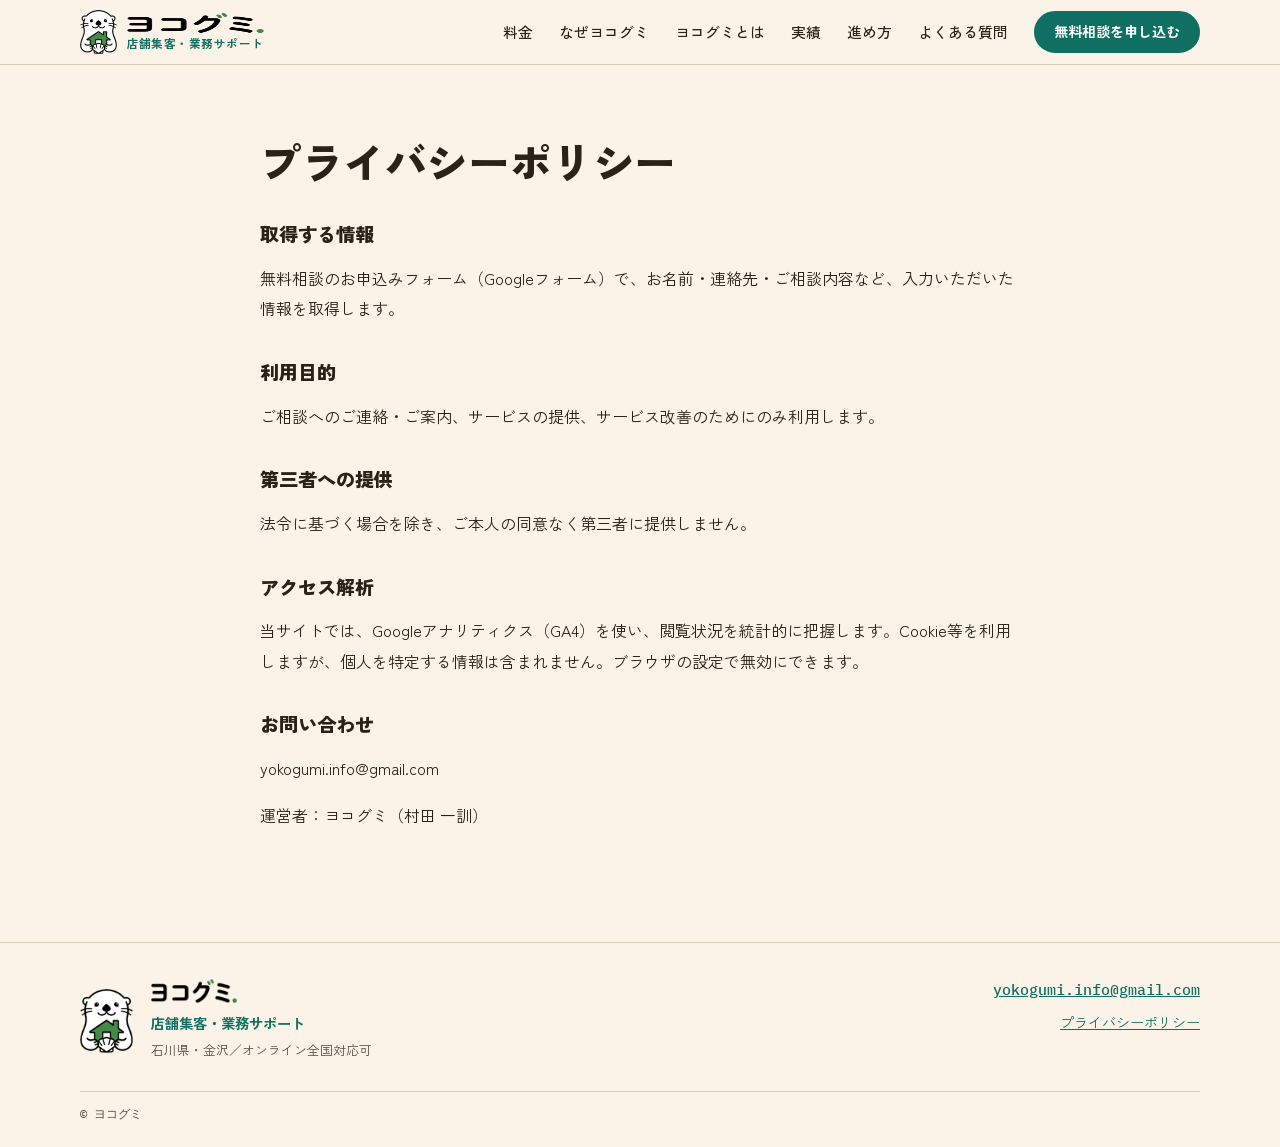
==== privacy.html @ fe722f96 "Add files via upload" ====
<!doctype html>
<html lang="ja">
<head>
<meta charset="utf-8">
<meta name="viewport" content="width=device-width, initial-scale=1">
<title>プライバシーポリシー｜ヨコグミ</title>
<meta name="description" content="プライバシーポリシー">
<link rel="canonical" href="https://yokogumi.github.io/privacy.html">
<meta property="og:type" content="website">
<meta property="og:title" content="ヨコグミ｜店舗集客・業務サポート">
<meta property="og:description" content="手が回らない作業を、まるごと引き受けます。石川・金沢の飲食店・サロン向け。45分の無料相談から。">
<meta property="og:url" content="https://yokogumi.github.io/privacy.html">
<meta property="og:image" content="https://yokogumi.github.io/assets/img/ogp.png">
<meta property="og:locale" content="ja_JP">
<meta name="twitter:card" content="summary_large_image">
<meta name="robots" content="noindex"><meta name="theme-color" content="#0F6F62">
<!-- favicon：assets/img/favicon.png を配置してください（未配置でも表示には影響しません） -->
<link rel="icon" href="assets/img/favicon.png">
<link rel="preconnect" href="https://fonts.googleapis.com">
<link rel="preconnect" href="https://fonts.gstatic.com" crossorigin>
<link rel="stylesheet" href="https://fonts.googleapis.com/css2?family=IBM+Plex+Mono:wght@400;500&family=Zen+Kaku+Gothic+New:wght@400;500;700;900&display=swap">
<link rel="stylesheet" href="css/style.css">
<script src="js/config.js"></script>
</head>
<body>
<a class="skip" href="#main">本文へ移動</a>

<header class="site-header">
  <div class="wrap bar">
    <a class="brand" href="index.html" aria-label="ヨコグミ 店舗集客・業務サポート トップへ">
      <img class="brand-symbol" src="assets/img/symbol.png" alt="" width="146" height="176">
      <span class="brand-text"><img class="brand-word" src="assets/img/wordmark.png" alt="ヨコグミ" width="403" height="112"><small>店舗集客・業務サポート</small></span>
    </a>
    <button class="menu-btn" aria-expanded="false" aria-controls="nav" aria-label="メニューを開く"><span></span><span></span></button>
    <nav id="nav" aria-label="メインメニュー">
      <a href="index.html#plans">料金</a>
      <a href="index.html#why">なぜヨコグミ</a>
      <a href="index.html#about">ヨコグミとは</a>
      <a href="index.html#works">実績</a>
      <a href="index.html#flow">進め方</a>
      <a href="index.html#faq">よくある質問</a>
      <a class="btn btn-sm js-form" href="index.html#contact">無料相談を申し込む</a>
    </nav>
  </div>
</header>

<main id="main">
<div class="legal"><div class="wrap narrow">
<h1>プライバシーポリシー</h1>
<h2>取得する情報</h2><p>無料相談のお申込みフォーム（Googleフォーム）で、お名前・連絡先・ご相談内容など、入力いただいた情報を取得します。</p>
<h2>利用目的</h2><p>ご相談へのご連絡・ご案内、サービスの提供、サービス改善のためにのみ利用します。</p>
<h2>第三者への提供</h2><p>法令に基づく場合を除き、ご本人の同意なく第三者に提供しません。</p>
<h2>アクセス解析</h2><p>当サイトでは、Googleアナリティクス（GA4）を使い、閲覧状況を統計的に把握します。Cookie等を利用しますが、個人を特定する情報は含まれません。ブラウザの設定で無効にできます。</p>
<h2>お問い合わせ</h2><p>yokogumi.info@gmail.com</p>
<p>運営者：ヨコグミ（村田 一訓）</p></div></div>
</main>

<footer class="site-footer">
  <div class="wrap foot-grid">
    <div class="foot-brandbox">
      <img class="foot-symbol" src="assets/img/symbol.png" alt="" width="146" height="176" loading="lazy">
      <div>
        <img class="foot-word" src="assets/img/wordmark.png" alt="ヨコグミ" width="403" height="112" loading="lazy">
        <p class="foot-lab">店舗集客・業務サポート</p>
        <p class="foot-small">石川県・金沢／オンライン全国対応可</p>
      </div>
    </div>
    <div class="foot-side">
      <p class="foot-mail"><a href="mailto:yokogumi.info@gmail.com">yokogumi.info@gmail.com</a></p>
      <ul class="foot-links">
        <li><a href="privacy.html">プライバシーポリシー</a></li>
      </ul>
    </div>
  </div>
  <p class="copy">© ヨコグミ</p>
</footer>

<div class="cta-bar"><a class="btn js-form" href="index.html#contact">無料相談を申し込む</a></div>

<script src="js/main.js" defer></script>
</body>
</html>
---- css/style.css ----
:root{
  --bg:#FBF3E7; --bg2:#F4E9D6; --paper:#FFFDF8; --ink:#2A2118; --sub:#5C4F40; --line:#D9CBB4;
  --green:#0F6F62; --green-d:#0A5248; --todo:#B4531B; --todo-bg:#FFF0D6;
  --mono:"IBM Plex Mono",ui-monospace,Menlo,monospace;
  --sans:"Zen Kaku Gothic New","Hiragino Kaku Gothic ProN","Hiragino Sans",Meiryo,sans-serif;
}
*{box-sizing:border-box}
html{scroll-behavior:smooth;scroll-padding-top:72px;-webkit-text-size-adjust:100%}
body{margin:0;background:var(--bg);color:var(--ink);font:400 16px/1.9 var(--sans);overflow-x:hidden}
img{max-width:100%;height:auto;display:block}
a{color:var(--green)}
.mono{font-family:var(--mono)}
.sr{position:absolute;width:1px;height:1px;overflow:hidden;clip:rect(0 0 0 0)}
.skip{position:absolute;left:-999px;top:0;background:var(--green);color:#fff;padding:8px 14px;z-index:100}
.skip:focus{left:8px;top:8px}
:focus-visible{outline:3px solid var(--green);outline-offset:3px}
.wrap{width:min(1120px,100% - 40px);margin-inline:auto}
.narrow{width:min(760px,100% - 40px)}
.center{text-align:center}
.sp{display:none}
.todo{background:var(--todo-bg);color:var(--todo);font-weight:700;padding:1px 6px;border-radius:3px;font-size:.92em}

/* header */
.site-header{position:sticky;top:0;z-index:50;background:rgba(251,243,231,.94);backdrop-filter:blur(6px);border-bottom:1px solid var(--line)}
.bar{display:flex;align-items:center;justify-content:space-between;min-height:64px}
.brand{display:flex;align-items:center;gap:10px;text-decoration:none;color:var(--ink)}
.brand-symbol{height:44px;width:auto}
.brand-word{height:20px;width:auto}
.brand-text{display:flex;flex-direction:column;gap:4px;line-height:1.2}
.brand-text b{font-size:1.05rem;font-weight:900}
.brand-text small{font-size:.72rem;color:var(--green);font-weight:700;letter-spacing:.04em}
#nav{display:flex;align-items:center;gap:26px}
#nav a:not(.btn){color:var(--ink);text-decoration:none;font-size:.92rem;font-weight:500}
#nav a:not(.btn):hover{color:var(--green)}
.menu-btn{display:none;width:48px;height:48px;border:0;background:none;position:relative;cursor:pointer}
.menu-btn span{position:absolute;left:12px;right:12px;height:2px;background:var(--ink);transition:.25s}
.menu-btn span:first-child{top:19px}.menu-btn span:last-child{top:27px}
.menu-btn[aria-expanded=true] span:first-child{top:23px;transform:rotate(45deg)}
.menu-btn[aria-expanded=true] span:last-child{top:23px;transform:rotate(-45deg)}

/* buttons */
.btn{display:inline-block;background:var(--green);color:#fff!important;text-decoration:none;font-weight:700;padding:15px 30px;border-radius:999px;min-height:48px;line-height:1.5;text-align:center;transition:background .2s,transform .2s;border:2px solid var(--green)}
.btn:hover{background:var(--green-d);transform:translateY(-1px)}
.btn:active{transform:translateY(0)}
.btn-sm{padding:8px 18px;font-size:.88rem;min-height:40px}
.btn-lg{padding:18px 44px;font-size:1.1rem}
.btn-ghost{background:transparent;color:var(--green)!important}
.btn-ghost:hover{background:var(--green);color:#fff!important}
.link-arrow{color:var(--ink);font-weight:500;text-decoration:none;border-bottom:1px solid var(--ink);padding-bottom:2px}
.link-arrow::after{content:" →"}
.link-arrow:hover{color:var(--green);border-color:var(--green)}
.link-btn{background:none;border:0;color:var(--green);text-decoration:underline;font:inherit;cursor:pointer;padding:6px 0;min-height:44px}

/* hero */
.hero{position:relative;padding:72px 0 80px;overflow:hidden;min-height:min(86vh,720px);display:flex;align-items:center}
.hero>.wrap{width:min(1120px,100% - 40px)}
.hero-bg{position:absolute;top:0;bottom:0;left:14%;width:86%;height:100%;object-fit:cover;object-position:60% center;z-index:0}
.hero::before{content:"";position:absolute;inset:0;z-index:1;background:linear-gradient(90deg,var(--bg) 0%,var(--bg) 30%,rgba(251,243,231,.85) 40%,rgba(251,243,231,0) 54%)}
.hero-grid{position:relative;z-index:2}
.hero-copy{max-width:780px}
.kicker{font:500 .85rem var(--mono);letter-spacing:.14em;color:var(--green);margin:0 0 18px}
h1{--h1:clamp(2.5rem,7vw,5.2rem);font-weight:900;font-size:var(--h1);line-height:1.18;letter-spacing:-.01em;margin:0 0 22px}
h1 .dot{color:var(--green)}
.hero-sub{font-size:clamp(1.1rem,2.4vw,1.5rem);font-weight:700;margin:0 0 12px}
.hero-lead{color:var(--sub);max-width:34em;margin:0 0 22px}
.chips{display:flex;flex-wrap:wrap;gap:8px;list-style:none;padding:0;margin:0 0 28px}
.chips li{border:1px solid var(--ink);border-radius:999px;padding:3px 14px;font-size:.88rem;font-weight:500}
.hero-cta{display:flex;flex-wrap:wrap;gap:16px 28px;align-items:center;margin-bottom:18px}
.facts{font:400 .8rem var(--mono);color:var(--sub);letter-spacing:.02em;margin:0}
.ph{display:flex;flex-direction:column;align-items:center;justify-content:center;gap:6px;text-align:center;background:repeating-linear-gradient(135deg,#EFE3CC,#EFE3CC 12px,#F4E9D6 12px,#F4E9D6 24px);border:1px dashed var(--sub);padding:16px;color:var(--sub)}
.ph small{font-size:.75rem}
.ph-tall{aspect-ratio:3/4}
.ph-portrait{aspect-ratio:4/5}

/* sections */
.sec{padding:96px 0}
.sec-tint{background:var(--bg2)}
.sec-label{font:500 .8rem var(--mono);letter-spacing:.16em;color:var(--green);margin:0 0 14px;display:flex;align-items:center;gap:12px}
.sec-label span{font-size:2.6rem;line-height:1;color:var(--ink);font-weight:500}
h2{font-weight:900;font-size:clamp(1.8rem,4.4vw,3rem);line-height:1.3;margin:0 0 22px;letter-spacing:-.005em}
h3{font-size:1.15rem;font-weight:700;margin:0 0 10px}
h3.gap{margin-top:36px}
.lead{font-size:1.05rem;max-width:42em;margin:0 0 34px}
.center .lead{margin-inline:auto}
.note{font-size:.85rem;color:var(--sub);margin:18px 0 0}
.data-note{border-top:1px solid var(--line);padding-top:14px}
.page-head{padding:72px 0 8px}
.page-head h1{font-size:clamp(2rem,5vw,3.4rem)}
.plain{padding-left:1.2em;margin:0 0 20px}
.plain li{margin-bottom:4px}
.cols-2{display:grid;grid-template-columns:1fr 1fr;gap:48px;margin-top:48px}
.mid-cta{margin-top:56px;padding-top:36px;border-top:1px solid var(--line);display:flex;flex-wrap:wrap;align-items:center;justify-content:space-between;gap:18px}
.mid-cta p{margin:0;font-weight:500}
.mid-cta-link{margin:34px 0 0}

/* check */
.check-grid{display:grid;grid-template-columns:1.3fr 1fr;gap:40px;align-items:start}
fieldset{border:0;margin:0;padding:0;min-width:0}
#check-list label,.sim-pick label{display:flex;gap:14px;align-items:flex-start;padding:16px 4px;border-bottom:1px solid var(--line);cursor:pointer;min-height:56px;transition:background .2s}
#check-list label:hover,.sim-pick label:hover{background:rgba(15,111,98,.05)}
input[type=checkbox]{appearance:none;flex:none;width:24px;height:24px;margin-top:3px;border:2px solid var(--ink);background:var(--paper);cursor:pointer;display:grid;place-content:center}
input[type=checkbox]::after{content:"";width:12px;height:7px;border-left:3px solid #fff;border-bottom:3px solid #fff;transform:rotate(-45deg) scale(0);margin-top:-3px;transition:.15s}
input[type=checkbox]:checked{background:var(--green);border-color:var(--green)}
input[type=checkbox]:checked::after{transform:rotate(-45deg) scale(1)}
.check-result{background:var(--paper);border-left:4px solid var(--green);padding:26px 26px 20px;position:sticky;top:88px}
.check-count{font:500 .85rem var(--mono);color:var(--sub);margin:0}
.check-count span{font-size:2.4rem;color:var(--green)}
.check-msg{font-size:1.2rem;font-weight:700;margin:6px 0 10px;line-height:1.6}
.check-hints{margin:0;padding-left:1.1em;font-size:.88rem;color:var(--sub)}

/* about */
.about-grid{display:grid;grid-template-columns:.7fr 1.3fr;gap:48px;align-items:start;margin-bottom:64px}
.own-words{border-left:3px solid var(--line);padding-left:16px;color:var(--sub);font-size:.92rem}
.story{display:grid;grid-template-columns:repeat(5,1fr);gap:0;list-style:none;padding:0;margin:0 0 56px;counter-reset:s;border-top:2px solid var(--ink)}
.story li{counter-increment:s;padding:20px 16px 0 0;position:relative}
.story li::before{content:counter(s,decimal-leading-zero);display:block;font:500 .78rem var(--mono);color:var(--green);margin-bottom:8px}
.story li b{font-size:1.02rem;line-height:1.55;display:block}
.story small{display:block;color:var(--sub);margin-top:6px;font-size:.8rem}
.story .now b{color:var(--green)}
.stats{display:grid;grid-template-columns:repeat(4,1fr);gap:24px}
.stat{border-top:1px solid var(--ink);padding-top:14px}
.stat p{margin:0;font-size:.9rem;line-height:1.6}
.stat small{color:var(--sub);font-size:.78rem}
.stat-num{font-size:clamp(1.8rem,3.6vw,2.6rem)!important;font-weight:500;line-height:1.2!important;color:var(--green);margin-bottom:8px!important;white-space:nowrap}
.stat-num em{font:700 .5em var(--sans);font-style:normal;color:var(--ink);margin:0 2px}

/* plan summary + plans */
.plan-sum{list-style:none;padding:0;margin:0}
.plan-sum li{display:grid;grid-template-columns:200px 1fr auto;gap:20px;align-items:baseline;padding:22px 0;border-top:1px solid var(--line)}
.plan-sum li:last-child{border-bottom:1px solid var(--line)}
.plan-sum b{font-size:1.25rem}
.plan-sum span{color:var(--sub)}
.plan-sum em{font-style:normal;font-size:1.15rem;font-weight:500}
.terms{margin-top:56px}
.dl{margin:0}
.dl div{display:flex;justify-content:space-between;gap:16px;padding:12px 0;border-bottom:1px solid var(--line)}
.dl dt{margin:0}.dl dd{margin:0;font-weight:500;white-space:nowrap}
.exclude{margin-top:48px;background:var(--paper);padding:24px 28px;border-left:4px solid var(--sub)}
.exclude p{margin:0}

/* simulator */
.sim{display:grid;grid-template-columns:1.4fr 1fr;gap:48px;align-items:start}
.sim legend{font:500 .8rem var(--mono);letter-spacing:.1em;color:var(--green);padding:18px 0 4px}
.sim-pick label span{flex:1}
.sim-pick label b{font-weight:500;font-size:.92rem;white-space:nowrap}
.sim-out{background:var(--paper);padding:28px;position:sticky;top:88px;border-top:3px solid var(--ink)}
.sim-list{list-style:none;padding:0;margin:0 0 14px;min-height:40px}
.sim-list li{display:flex;justify-content:space-between;gap:12px;padding:8px 0;border-bottom:1px solid var(--line);font-size:.92rem}
.sim-list .empty{color:var(--sub);border:0}
.sim-total{display:flex;justify-content:space-between;align-items:baseline;gap:12px;margin:0;font-weight:700}
.sim-total b{font-size:1.5rem;font-weight:500;color:var(--green);text-align:right}
.sim-bundle{background:var(--bg2);padding:12px 14px;font-size:.85rem;margin:14px 0 0;line-height:1.7}

/* who */
.who{margin:0;border-top:2px solid var(--ink)}
.who div{display:grid;grid-template-columns:180px 1fr;gap:24px;padding:20px 0;border-bottom:1px solid var(--line)}
.who dt{font-weight:700;color:var(--sub)}
.who dd{margin:0}
.who .me{background:var(--paper);padding-left:20px;padding-right:20px;border-bottom:2px solid var(--green)}
.who .me dt{color:var(--green);font-size:1.2rem}
.who .me dd{font-weight:700;font-size:1.15rem}

/* flow */
.flow{display:grid;grid-template-columns:repeat(3,1fr);gap:36px;list-style:none;padding:0;margin:0}
.flow li{border-top:2px solid var(--ink);padding-top:16px}
.flow .mono{font-size:3rem;color:var(--green);line-height:1;display:block;margin-bottom:10px}

/* faq */
.faq{border-top:2px solid var(--ink)}
details{border-bottom:1px solid var(--line)}
summary{list-style:none;cursor:pointer;padding:20px 40px 20px 0;font-weight:700;position:relative;min-height:56px}
summary::-webkit-details-marker{display:none}
summary::after{content:"+";position:absolute;right:6px;top:16px;font:400 1.6rem var(--mono);color:var(--green);transition:transform .25s}
details[open] summary::after{transform:rotate(45deg)}
details p{margin:0 0 22px;color:var(--sub)}

/* contact */
.contact{background:var(--ink);color:#fff}
.contact .sec-label{justify-content:center;color:#7fd1c3}
.contact .sec-label span{color:#fff}
.contact a:not(.btn){color:#7fd1c3}
.contact .btn{background:#fff;color:var(--green-d)!important;border-color:#fff}
.contact .btn:hover{background:var(--bg)}
.contact .note{color:#d8ccb8}
.contact-points{list-style:none;padding:0;margin:0 0 34px;display:flex;flex-wrap:wrap;justify-content:center;gap:6px 22px;font-weight:500}
.contact-points li::before{content:"・"}
.form-note{margin:20px 0 0;font-size:.9rem}
.form-embed iframe{width:100%;height:900px;border:0;background:#fff;margin-top:28px}
.contact-mini{background:var(--bg2);padding:72px 0}

/* footer */
.site-footer{padding:56px 0 100px;font-size:.88rem;background:var(--bg)}
.foot-small{color:var(--sub);margin:0}
.foot-info{margin:0}
.foot-info div{display:flex;gap:16px;padding:4px 0}
.foot-info dt{width:5.5em;color:var(--sub);flex:none}
.foot-info dd{margin:0}
.foot-links{list-style:none;margin:0;padding:0}
.foot-links li{padding:4px 0}
.copy{text-align:center;color:var(--sub);margin:40px 0 0;font:400 .75rem var(--mono)}

/* legal */
.legal{padding:72px 0 96px}
.legal h1{font-size:clamp(1.8rem,4vw,2.6rem)}
.legal table{width:100%;border-collapse:collapse;margin-top:24px}
.legal th,.legal td{text-align:left;vertical-align:top;padding:16px 12px;border-bottom:1px solid var(--line)}
.legal th{width:11em;color:var(--sub);font-weight:700}
.legal h2{font-size:1.2rem;margin:36px 0 8px}

/* sticky bar (mobile) */
.cta-bar{display:none}

/* animation */
.anim .reveal{opacity:0;transform:translateY(16px);transition:opacity .8s ease,transform .8s ease}
.anim .reveal.in{opacity:1;transform:none}
@media (prefers-reduced-motion:reduce){html{scroll-behavior:auto}*{transition:none!important}}

/* tablet */
@media (max-width:900px){
  .check-grid,.about-grid,.sim,.cols-2,    .about-grid .ph{max-width:300px}
  .stats{grid-template-columns:1fr 1fr}
  .story{grid-template-columns:1fr 1fr;row-gap:20px;border-top:0}
  .story li{border-top:2px solid var(--ink)}
  .plans{grid-template-columns:1fr;border-top:0}
  .flow{grid-template-columns:1fr}
  .check-result,.sim-out{position:static}
}
/* mobile */
@media (max-width:760px){
  body{font-size:16px}
  .sp{display:inline}
  .sec{padding:64px 0}
  .menu-btn{display:block}
  #nav{position:fixed;left:0;right:0;top:64px;bottom:0;background:var(--bg);flex-direction:column;align-items:stretch;gap:0;padding:12px 20px;transform:translateX(100%);visibility:hidden;transition:transform .3s,visibility .3s;overflow:auto}
  #nav.open{transform:none;visibility:visible}
  #nav a:not(.btn){padding:18px 0;border-bottom:1px solid var(--line);font-size:1.05rem}
  #nav .btn{margin-top:24px;padding:16px}
  .hero{padding:32px 0 0;display:block;min-height:0}
  .hero::before{display:none}
  .hero-grid{padding-bottom:36px}
  .hero-bg{position:static;display:block;left:auto;width:100%;height:auto;aspect-ratio:4/3;object-position:72% center}
    .hero-cta .btn{width:100%}
  .plan-sum li{grid-template-columns:1fr auto;gap:2px 12px}
  .plan-sum span{grid-column:1/-1;order:3}
  .who div{grid-template-columns:1fr;gap:4px}
  .dl div{flex-direction:column;gap:0}
  .mid-cta{flex-direction:column;align-items:stretch;text-align:center}
  .btn-lg{width:100%;padding:18px 20px}
  .stats{gap:18px}
  .stat-num{white-space:normal}
  .sim-pick label b{font-size:.85rem;align-self:center;text-align:right}
  .legal th,.legal td{display:block;width:auto;padding:6px 0}
  .legal th{padding-top:16px;border:0}
  .site-footer{padding-bottom:110px}
  .cta-bar{display:block;position:fixed;left:0;right:0;bottom:0;z-index:40;padding:10px 16px calc(10px + env(safe-area-inset-bottom));background:rgba(251,243,231,.96);border-top:1px solid var(--line);transform:translateY(110%);transition:transform .3s}
  .cta-bar.show{transform:none}
  .cta-bar .btn{display:block;width:100%}
}
h1,h2,h3{text-wrap:balance}
html{scroll-behavior:auto}
@media (prefers-reduced-motion:no-preference){html{scroll-behavior:smooth}}
.portrait{margin:0}
.portrait img{width:100%;aspect-ratio:4/5;object-fit:cover;object-position:top}
.own-words{font-size:1rem;color:var(--ink);border-left:3px solid var(--green)}
.more{margin-top:40px;border-top:2px solid var(--ink);border-bottom:1px solid var(--line)}
.more[open]{border-bottom:0}
.more>summary{padding:20px 40px 20px 0}
.more .cols-2{margin-top:8px}
.lessons-title{font-size:clamp(1.6rem,4vw,2.4rem);font-weight:900;line-height:1.4;margin:0 0 24px}
.lessons p{margin:0 0 20px}
.lesson-list{list-style:none;padding:0;margin:28px 0;border-top:1px solid var(--line)}
.lesson-list .mono{color:var(--green);font-size:.85rem;padding-top:.2em}
.extra{margin-top:56px;max-width:480px}
.lessons{display:grid;grid-template-columns:1.35fr 1fr;gap:64px;align-items:start;margin:0 0 64px}
.lessons-main p{margin:0 0 8px}
.lesson-list li{display:grid;grid-template-columns:2.6em 1fr;gap:6px;padding:11px 0;border-bottom:1px solid var(--line);font-size:.95rem;line-height:1.7}
.lesson-list{margin:20px 0 0}
.lessons-quote{position:sticky;top:96px;border-left:4px solid var(--green);padding:8px 0 8px 32px;align-self:center}
.lessons-quote p{margin:0 0 18px}
.q-small{color:var(--sub);font-size:.95rem}
.q-big{font-size:clamp(1.8rem,3.4vw,2.6rem);font-weight:900;line-height:1.35}
.q-accent{font-weight:700;color:var(--green);font-size:1.1rem;margin-bottom:0!important}
@media (max-width:900px){.lessons{grid-template-columns:1fr;gap:28px}.lessons-quote{position:static;align-self:auto;padding-left:20px}}
.tax{font:500 .85rem var(--mono);color:var(--sub);margin:-18px 0 28px}

.plan-table-wrap{background:var(--paper);padding:8px 20px 12px;border-top:3px solid var(--green)}
.plan-table{width:100%;border-collapse:collapse;table-layout:fixed}
.plan-table th,.plan-table td{padding:14px 8px;border-bottom:1px solid var(--line);text-align:center;vertical-align:middle;line-height:1.5}
.plan-table tbody th,.plan-table .price-row th{text-align:left;font-weight:500;width:34%}
.plan-table tbody th small{display:block;color:var(--sub);font-size:.78rem;font-weight:400;margin-top:2px}
.plan-table thead th[scope=col]{font-size:1.1rem;font-weight:900;padding:18px 8px 12px;line-height:1.35}
.plan-table td small{display:block;color:var(--sub);font-size:.78rem}
.plan-table .price-row th{font-size:.85rem;color:var(--sub)}
.plan-table .price-row td{white-space:nowrap;font-size:1.2rem;font-weight:500;border-bottom:2px solid var(--ink)}
.plan-table .price-row th{border-bottom:2px solid var(--ink)}
.plan-table .y{color:var(--green);font-size:1rem}
.plan-table .n{color:var(--line)}
.plan-table .hi{background:rgba(15,111,98,.07)}
@media (max-width:760px){
    .plan-table-wrap{padding:4px 10px 8px;margin:0 -20px;width:calc(100% + 40px)}
  .plan-table th,.plan-table td{padding:12px 4px;font-size:.88rem}
  .plan-table thead th[scope=col]{font-size:.8rem;padding-left:0;padding-right:0;letter-spacing:-.02em}
  .plan-table .price-row td{font-size:.8rem;letter-spacing:-.03em;padding-left:0;padding-right:0}
  .plan-table tbody th,.plan-table .price-row th{width:31%}
}
.check-sub{font-size:.92rem;margin:0 0 14px;line-height:1.8}
.check-label{font:500 .75rem var(--mono);letter-spacing:.06em;color:var(--green);margin:14px 0 4px}
.check-cta{margin:18px 0 0}

.plan-cards{display:grid;grid-template-columns:repeat(3,1fr);gap:20px;margin:0 0 28px}
.pcard{background:var(--paper);border-top:3px solid var(--ink);padding:24px 24px 28px;display:flex;flex-direction:column}
.pcard-hi{border-top-color:var(--green);box-shadow:0 0 0 1px var(--green) inset}
.pcard-no{font-size:.8rem;color:var(--green);margin:0 0 6px;letter-spacing:.1em}
.pcard h3{font-size:1.3rem;margin:0 0 6px}
.pcard-for{color:var(--sub);font-size:.9rem;margin:0 0 18px;line-height:1.7}
.pcard-price{font-size:1.5rem;font-weight:500;margin:0 0 18px;padding-bottom:16px;border-bottom:1px solid var(--line);white-space:nowrap}
.pcard-list{list-style:none;margin:0;padding:0;font-size:.95rem}
.pcard-list li{padding:5px 0 5px 1.4em;position:relative;line-height:1.6}
.pcard-list li::before{content:"●";position:absolute;left:0;top:.45em;font-size:.55rem;color:var(--green)}
.pcard-list .base{color:var(--sub)}
.pcard-list .base::before{content:"";}
.pcard-list .add{font-weight:700}
.pcard-list .add::before{content:"＋";font-size:.9rem;top:.3em;color:var(--green)}
.compare{margin:8px 0 0}
.compare>summary{display:inline-block;padding:10px 40px 10px 0;min-height:44px;font-weight:700;color:var(--green);border-bottom:0}
.compare[open]>summary{margin-bottom:12px}
@media (max-width:900px){.plan-cards{grid-template-columns:1fr}.pcard{padding:20px 20px 22px}}
.check-rec{display:flex;justify-content:space-between;gap:12px;align-items:baseline;margin:0 0 4px}
.check-rec b{font-size:1.05rem}
.check-rec span{font-size:.95rem;white-space:nowrap}
.check-go{margin:4px 0 6px;font-size:.9rem}
.check-hints li{display:flex;justify-content:space-between;gap:12px;list-style:none;margin:0}
.check-hints{padding-left:0}
.check-hints li span{white-space:nowrap}
.pcard-rec{box-shadow:0 0 0 2px var(--green) inset;background:#f1f7f4}
.pcard{position:relative}
.pcard-rec::after{content:"選択中";position:absolute;top:0;right:0;background:var(--green);color:#fff;font-size:.75rem;font-weight:700;padding:4px 12px}
.pcard-rec .pcard-go{margin-top:auto;padding-top:18px}
.pcard-rec .pcard-go a{display:block;text-align:center;background:var(--green);color:#fff;border:0;border-radius:999px;padding:12px 16px;font-weight:700;text-decoration:none}
.pcard-rec .pcard-go a::after{content:" →"}
.pcard-rec .pcard-go a:hover{background:var(--green-d);color:#fff}
.check-row{display:grid;grid-template-columns:3.2em 1fr auto;gap:10px;align-items:baseline;padding:14px 0;border-top:1px solid var(--line);text-decoration:none;color:var(--ink);transition:background .2s}
.check-row:hover{background:rgba(15,111,98,.05)}
.check-row em{font:500 .72rem var(--mono);font-style:normal;color:var(--green);letter-spacing:.08em}
.check-row b{font-size:.98rem}
.check-row span{font-size:.88rem;color:var(--sub);white-space:nowrap}
.check-row::after{content:none}
.site-footer{border-top:1px solid var(--line);margin-top:0}
.foot-grid{display:flex;justify-content:space-between;align-items:center;gap:32px;flex-wrap:wrap}
.foot-brandbox{display:flex;align-items:center;gap:18px}
.foot-symbol{height:64px;width:auto}
.foot-word{height:24px;width:auto;margin-bottom:6px}
.foot-lab{margin:0;font-weight:700;color:var(--green);font-size:.9rem}
.foot-small{margin:2px 0 0;color:var(--sub);font-size:.8rem}
.foot-side{text-align:right}
.foot-mail{margin:0 0 10px;font:500 .95rem var(--mono)}
.foot-links{display:flex;gap:20px;justify-content:flex-end;flex-wrap:wrap}
@media (max-width:760px){.foot-grid{flex-direction:column;align-items:flex-start}.foot-side{text-align:left}.foot-links{justify-content:flex-start;flex-direction:column;gap:2px}}

.reasons{list-style:none;margin:40px 0 0;padding:0;display:grid;grid-template-columns:repeat(3,1fr);gap:40px}
.reasons li{border-top:2px solid var(--ink);padding-top:18px}
.reasons .mono{display:block;font-size:2.4rem;line-height:1;color:var(--green);margin-bottom:12px}
.reasons h3{font-size:1.25rem;line-height:1.55;margin:0 0 12px}
.reasons p{margin:0;color:var(--sub);font-size:.95rem}
@media (max-width:900px){.reasons{grid-template-columns:1fr;gap:28px}}

.scope{display:flex;flex-wrap:nowrap;gap:8px;list-style:none;padding:0;margin:0 0 18px}
.scope li{flex:none;white-space:nowrap;display:inline-block;border:1px solid var(--green);border-radius:4px;color:var(--green);font-weight:700;font-size:.8rem;line-height:1.4;padding:4px 12px;background:transparent}
@media (max-width:760px){.scope{gap:6px;overflow-x:auto;margin-right:-20px;padding-right:20px;scrollbar-width:none;-webkit-overflow-scrolling:touch}.scope::-webkit-scrollbar{display:none}.scope li{font-size:.75rem;padding:3px 10px}}
@media (min-width:761px){.hero .scope{width:calc(var(--h1,5.2rem)*6.93);max-width:100%}.hero .scope li{flex:1 1 auto;text-align:center}}

.ways{display:grid;grid-template-columns:repeat(3,1fr);gap:20px;margin:0 0 56px}
.way{display:flex;flex-direction:column;background:var(--paper);border-top:3px solid var(--ink);padding:22px 22px 20px;text-decoration:none;color:var(--ink);transition:transform .2s,box-shadow .2s}
.way:hover{transform:translateY(-2px);box-shadow:0 6px 18px rgba(42,33,24,.08)}
.way-no{font-size:.8rem;color:var(--green);margin:0 0 6px;letter-spacing:.1em}
.way h3{font-size:1.2rem;margin:0 0 8px}
.way-eg{color:var(--sub);font-size:.9rem;margin:0 0 16px;line-height:1.7}
.way-go{margin:auto 0 0;padding-top:14px;border-top:1px solid var(--line);display:flex;flex-direction:column;gap:2px}
.way-go b{color:var(--green);font-size:1.05rem}
.way-go b::after{content:" →"}
.way-go span{font-size:.82rem;color:var(--sub)}
.check-lead{font-size:1.05rem;margin:0 0 14px}
.check-row em{min-width:4.6em}
.check-row{grid-template-columns:5em 1fr auto}
@media (max-width:900px){.ways{grid-template-columns:1fr;gap:12px;margin-bottom:40px}.way{padding:18px 18px 16px}}
.ways-title{font-size:1.4rem;margin:56px 0 18px}
.ways{margin-bottom:0!important}

.pick{max-width:none}
@media (min-width:1000px){.pick{display:grid;grid-template-columns:minmax(0,1fr) minmax(0,1fr);gap:0 48px;align-items:start}.pick-b .pick-label-2{margin-top:0}}
.pick-a,.pick-b{min-width:0}
.pick-offer{flex-wrap:wrap}
.pick-label{font-weight:700;margin:0 0 6px;display:flex;align-items:center;gap:10px}
.pick-label .mono{display:inline-grid;place-items:center;width:1.7em;height:1.7em;background:var(--green);color:#fff;font-size:.8rem;border-radius:3px}
.pick-label-2{margin-top:44px}
.pick-row,.pick-link{display:grid;grid-template-columns:auto 1fr;gap:4px 16px;align-items:center;padding:16px 4px;border-bottom:1px solid var(--line);cursor:pointer;color:var(--ink);text-decoration:none;transition:background .2s}
.pick-link{grid-template-columns:1fr minmax(0,19em)}
.pick-row:hover,.pick-link:hover{background:rgba(15,111,98,.05)}
.pick-text{line-height:1.7}
.pick-offer{display:flex;flex-wrap:wrap;gap:2px 10px;align-items:baseline;font-size:.88rem;color:var(--sub);line-height:1.6}
.pick-offer em{font:500 .72rem var(--mono);font-style:normal;color:var(--green);letter-spacing:.06em;border:1px solid var(--green);padding:0 6px;border-radius:2px}
.pick-offer b{font-weight:500;color:var(--ink);margin-left:auto;white-space:nowrap}
.pick-row-hi .pick-text{font-weight:700}
.pick-link::after{content:none}
.pick-sum{display:block;margin:18px 0 0;padding:16px 24px;background:rgba(255,253,248,.5);border-left:4px solid var(--line)}
.pick-sum.on{background:var(--paper);border-left-color:var(--green);padding:20px 24px;position:sticky;bottom:12px;box-shadow:0 8px 24px rgba(42,33,24,.12);z-index:5}
.sum-hint{margin:0;color:var(--sub);font-size:.9rem}
.sum-next{font:500 .75rem var(--mono);letter-spacing:.08em;color:var(--green);margin:14px 0 6px}
.sum-count{font:500 .85rem var(--mono);color:var(--sub);margin:0 0 6px}
.sum-count span{font-size:1.8rem;color:var(--green)}
.sum-line{display:flex;justify-content:space-between;gap:12px;align-items:baseline;margin:0 0 4px;font-size:.95rem}
.sum-line em{font-style:normal;color:var(--sub)}
.sum-line b{font-weight:700;font-size:1.1rem}
.sum-msg{margin:10px 0 0;font-size:.9rem}
.sum-go{display:flex;flex-wrap:wrap;gap:10px 14px;align-items:center;margin:0}
@media (max-width:760px){
  .pick-row{grid-template-columns:auto 1fr;gap:6px 12px}
  .pick-row .pick-offer{grid-column:2}
  .pick-link{grid-template-columns:1fr;gap:6px}
  .pick-offer{font-size:.85rem}
}
input[type=radio]{appearance:none;flex:none;width:24px;height:24px;margin-top:3px;border:2px solid var(--ink);border-radius:50%;background:var(--paper);cursor:pointer;display:grid;place-content:center}
input[type=radio]::after{content:"";width:12px;height:12px;border-radius:50%;background:var(--green);transform:scale(0);transition:.15s}
input[type=radio]:checked{border-color:var(--green)}
input[type=radio]:checked::after{transform:scale(1)}
.pick-row input{grid-row:1/3;align-self:start;margin-top:4px}
.pick-row .pick-offer{grid-column:2;margin-top:2px}
.pick-offer b{margin-left:0}
#check-list label.pick-row{display:grid;grid-template-columns:auto 1fr;gap:4px 16px;align-items:center;padding:16px 4px;min-height:0}
.sim-pick label span small{display:block;color:var(--sub);font-size:.78rem;font-weight:400;line-height:1.5;margin-top:2px}
.pcard-go{margin:18px 0 0;font-size:.9rem}
.sim-go{margin:14px 0 4px}
.pcard{cursor:pointer;transition:box-shadow .2s,background .2s}
.pcard:not(.pcard-rec):hover{box-shadow:0 0 0 1px var(--green) inset}
.pcard:focus-visible{outline:3px solid var(--green);outline-offset:2px}
.pcard:not(.pcard-rec) .pcard-go a{pointer-events:auto}
.pcard-rec:focus,.pcard-rec:focus-visible{outline:none}
@media (min-width:1100px){.pick-b .pick-text{white-space:nowrap;font-size:.95rem}}

/* 困りごと → ご案内 → 相談 */
.steps{display:flex;flex-wrap:wrap;gap:6px 22px;list-style:none;padding:0;margin:0 0 28px;font-size:.88rem;color:var(--sub)}
.steps li{display:flex;align-items:center;gap:8px}
.steps b{display:inline-grid;place-items:center;width:1.6em;height:1.6em;border-radius:50%;background:var(--ink);color:#fff;font:500 .78rem var(--mono)}
.steps li:not(:last-child)::after{content:"→";margin-left:14px;color:var(--line)}
.pains{display:grid;grid-template-columns:1fr 1fr;gap:12px;margin:0 0 20px}
.pain{display:flex;flex-direction:column;gap:10px;background:var(--paper);border:1px solid var(--line);border-top:3px solid var(--ink);padding:18px 20px 16px;cursor:pointer;position:relative;transition:border-color .2s,background .2s,box-shadow .2s;min-width:0}
.pains legend+.pain{grid-column:1/-1}
.pain:hover{border-color:var(--green);box-shadow:0 4px 14px rgba(42,33,24,.06)}
.pain input{position:absolute;opacity:0;inset:0;cursor:pointer;width:100%;height:100%;margin:0}
.pain-text{line-height:1.7;font-weight:500}
.pain-tag{font:500 .75rem var(--mono);color:var(--green);letter-spacing:.04em}
.pain-tag::before{content:"→ "}
.pain:has(input:checked){background:#f1f7f4;border-color:var(--green);border-top-color:var(--green);box-shadow:0 0 0 1px var(--green) inset}
.pain:has(input:checked) .pain-text{font-weight:700}
.pain:has(input:focus-visible){outline:3px solid var(--green);outline-offset:2px}
.answers{margin:0 0 8px}
.ans-hint{margin:0;padding:18px 22px;border-left:4px solid var(--line);background:rgba(255,253,248,.5);color:var(--sub);font-size:.92rem}
.ans{background:var(--paper);border-left:4px solid var(--green);padding:24px 28px;box-shadow:0 8px 24px rgba(42,33,24,.08)}
.ans-lead{font:500 .75rem var(--mono);letter-spacing:.1em;color:var(--green);margin:0 0 6px}
.ans-head{display:flex;flex-wrap:wrap;justify-content:space-between;align-items:baseline;gap:6px 20px;margin:0 0 12px}
.ans-name{margin:0;font-size:1.35rem;font-weight:900}
.ans-name em{font:500 .72rem var(--mono);font-style:normal;color:var(--green);border:1px solid var(--green);border-radius:2px;padding:1px 7px;margin-right:10px;vertical-align:middle}
.ans-price{margin:0;font-size:1.5rem;font-weight:500}
.ans-list{margin:0 0 12px;padding-left:1.2em}
.ans-list li{margin-bottom:2px}
.ans-note{margin:0 0 14px;color:var(--sub);font-size:.88rem}
.ans-cta{display:flex;flex-wrap:wrap;gap:10px 14px;margin:6px 0 0}
@media (max-width:760px){.pains{grid-template-columns:1fr}.pains legend+.pain{grid-column:auto}.ans{padding:20px 18px}.ans-cta .btn{width:100%}}
.scope li a{color:inherit;text-decoration:none;display:block}
.scope li:hover{background:var(--green);color:#fff;transition:background .2s,color .2s}
.scope li{transition:background .2s,color .2s}

/* 困りごとカードを見やすく（上書き） */
.pains{grid-template-columns:1fr 1fr;gap:14px}
.pain{border:1px solid var(--line);border-top:1px solid var(--line);padding:18px 22px 20px;gap:6px;border-radius:6px;background:var(--paper)}
.pains legend+.pain{grid-column:auto}
.pains .pain:last-of-type{grid-column:1/-1}
.pain-tag{order:-1;font:700 .95rem var(--sans);letter-spacing:0;color:var(--green)}
.pain-tag::before{content:"";display:inline-block;width:8px;height:8px;border-radius:50%;background:var(--green);margin-right:8px;vertical-align:.05em}
.pain-text{order:1;font-weight:400;font-size:.98rem;line-height:1.75;color:var(--ink)}
.pain:hover{border-color:var(--green);box-shadow:none}
.pain:has(input:checked){background:#e9f3ef;border-color:var(--green);box-shadow:0 0 0 1px var(--green) inset}
.pain:has(input:checked) .pain-text{font-weight:500}
.pain:has(input:focus-visible){outline:2px solid var(--green);outline-offset:2px}
@media (max-width:760px){.pains{grid-template-columns:1fr;gap:10px}.pains .pain:last-of-type{grid-column:auto}}
.portrait-cap{margin-top:10px;font-size:1.05rem;font-weight:700;letter-spacing:.06em}
.portrait-cap span{font-weight:500;font-size:.8rem;color:var(--green);margin-right:.8em;letter-spacing:.1em}

/* 困りごと（上）→ 提供サービス（下） */
.pain{gap:14px}
.pain-text{order:0;font-weight:500;font-size:1rem}
.pain-offer{order:1;display:flex;flex-wrap:wrap;align-items:baseline;gap:4px 10px;padding-top:12px;border-top:1px dashed var(--line);font-size:.92rem;color:var(--sub)}
.pain-offer::before{content:"ヨコグミなら";font:500 .72rem var(--mono);letter-spacing:.06em;color:var(--green);width:100%}
.pain-offer em{font:500 .72rem var(--mono);font-style:normal;color:var(--green);border:1px solid var(--green);border-radius:2px;padding:0 6px}
.pain-offer-name{color:var(--ink);font-weight:700}
.pain-offer b{margin-left:auto;font-weight:500;color:var(--ink);white-space:nowrap}
.pain-tag{display:none}
.pain:has(input:checked) .pain-offer{border-top-color:var(--green)}
.pain-offer{margin-top:auto}

.pains .ans{grid-column:1/-1;margin:2px 0 6px;position:relative}
.pains .ans::before{content:"";position:absolute;top:-9px;left:40px;width:16px;height:16px;background:var(--paper);border-left:4px solid var(--green);border-top:4px solid var(--green);transform:rotate(45deg) skew(0)}
.ans-hint{margin-top:6px}
.pains .ans.right::before{left:75%}
.pains .ans:not(.right)::before{left:25%}
@media (max-width:760px){.pains .ans::before{left:30px!important}}
.ans-split{list-style:none;margin:0 0 16px;padding:0;border-top:1px solid var(--line)}
.ans-split li{display:grid;grid-template-columns:minmax(0,1fr) auto;gap:2px 20px;padding:12px 0;border-bottom:1px solid var(--line)}
.ans-split li b{grid-column:1;font-size:1.02rem}
.ans-split li span:nth-of-type(1){grid-column:1;color:var(--sub);font-size:.9rem}
.ans-split li .mono{grid-column:2;grid-row:1/3;align-self:center;font-size:1.15rem;font-weight:500;white-space:nowrap}
@media (max-width:760px){.ans-split li{grid-template-columns:1fr}.ans-split li .mono{grid-column:1;grid-row:auto}}
.more-nav{margin-top:36px;padding-top:24px;border-top:1px solid var(--line)}
.more-nav p{margin:0 0 14px;color:var(--sub);font-size:.95rem}
.more-nav-links{display:flex;flex-wrap:wrap;gap:10px 14px}
@media (max-width:760px){.more-nav-links .btn{width:100%}}
.ans-sum{margin:0 0 16px;font-size:1rem;line-height:1.8}
.ans{padding:20px 28px}
.ans-head{margin-bottom:8px}
@media (max-width:760px){.ans{padding:18px}}

/* 案内パネルを軽く */
.pains .ans{padding:14px 20px 16px;box-shadow:none;border-left-width:3px;background:#fbfaf5;margin:0 0 4px}
.pains .ans::before{display:none}
.pains .ans-lead{display:none}
.pains .ans-head{margin:0 0 4px;align-items:center}
.pains .ans-name{font-size:1.05rem}
.pains .ans-name em{margin-right:8px}
.pains .ans-price{font-size:1.05rem}
.pains .ans-sum{font-size:.92rem;color:var(--sub);margin:0 0 12px;line-height:1.7}
.pains .ans-cta{gap:8px 10px;margin:0}
.pains .ans-cta .btn{padding:8px 18px;font-size:.88rem;min-height:40px}
.pains .ans-split{margin:6px 0 12px}
.pains .ans-split li{padding:8px 0}
.pain{padding:14px 18px 14px}
@media (max-width:760px){.pains .ans{padding:12px 14px 14px}.pains .ans-cta .btn{width:100%}}
.sim-plans{margin-bottom:6px}
.sim-plans label span small{display:block;color:var(--sub);font-size:.78rem;font-weight:400;line-height:1.5;margin-top:2px}
.sim-month b{color:var(--green)}

.sub-title{font-size:clamp(1.4rem,3vw,1.9rem);font-weight:900;margin:0 0 14px}
.sub+.sub{margin-top:88px;padding-top:56px;border-top:2px solid var(--ink)}
.sub-menu .sim{margin-top:6px}
.pain.pain-on{background:#e9f3ef;border-color:var(--green);box-shadow:0 0 0 1px var(--green) inset}
.pain.pain-on .pain-text{font-weight:500}
.pain.pain-on .pain-offer{border-top-color:var(--green)}
.pain:has(input:checked):not(.pain-on){background:var(--paper);border-color:var(--line);box-shadow:none}

/* 複数選択 → 料金を確認 → 無料相談 */
.pick-bar{margin:4px 0 8px;padding:14px 20px;background:rgba(255,253,248,.55);border-left:4px solid var(--line);color:var(--sub);font-size:.92rem}
.pick-bar.on{background:var(--paper);border-left-color:var(--green);color:var(--ink);position:sticky;bottom:12px;z-index:5;box-shadow:0 8px 24px rgba(42,33,24,.12)}
.pick-bar-count{margin:0}
.pick-bar-count b{color:var(--green);font-size:1.15rem}
.pick-bar-btns{display:flex;flex-wrap:wrap;gap:10px 12px;margin:12px 0 0}
.pick-bar-btns .btn{padding:10px 22px;font-size:.92rem;min-height:44px}
@media (max-width:760px){.pick-bar-btns .btn{width:100%}.pick-bar.on{bottom:70px}}

/* 複数選択：チェックの目印と、下に付くバー */
.pain::after{content:"";position:absolute;top:14px;right:14px;width:22px;height:22px;border:2px solid var(--line);border-radius:50%;background:var(--paper);transition:.15s;display:grid;place-items:center;font:700 .8rem/1 var(--sans);color:#fff}
.pain.pain-on::after{content:"✓";background:var(--green);border-color:var(--green)}
.pain-text{padding-right:34px}
.pick-bar{display:none;margin:6px 0 0;padding:12px 18px;background:var(--paper);border:1px solid var(--green);border-radius:8px;box-shadow:0 8px 24px rgba(42,33,24,.14);position:sticky;bottom:14px;z-index:5;align-items:center;justify-content:space-between;gap:10px 20px;flex-wrap:wrap;color:var(--ink)}
.pick-bar.on{display:flex}
.pick-bar-count{margin:0;font-size:.95rem}
.pick-bar-count b{font-size:1.3rem;color:var(--green)}
.pick-bar-btns{margin:0;display:flex;flex-wrap:wrap;gap:8px 12px;align-items:center}
.pick-bar-btns .btn{padding:9px 20px;min-height:42px;font-size:.9rem}
@media (max-width:760px){.pick-bar{padding:12px 14px;bottom:72px}.pick-bar-btns{width:100%}.pick-bar-btns .btn{flex:1 1 100%}}

/* 相談のカードを半分にして、右に「次へ」の案内を置く */
.pains .pain:last-of-type{grid-column:auto}
.pains .pick-bar,.pains .pick-bar.on{display:flex;flex-direction:column;justify-content:center;align-items:flex-start;gap:8px;position:static;box-shadow:none;margin:0;padding:18px 22px;border:1px solid var(--green);border-radius:6px;background:#f1f7f4}
.pick-bar-title{margin:0;font:500 .75rem var(--mono);letter-spacing:.1em;color:var(--green)}
.pains .pick-bar-count{font-size:.95rem}
.pains .pick-bar-btns{width:100%}
.btn.is-off{opacity:.4;cursor:not-allowed;pointer-events:auto}
.btn.is-off:hover{background:var(--green);transform:none}
@media (max-width:760px){.pains .pick-bar-btns .btn{flex:1 1 100%}}

/* 枠の圧迫感を減らす（上書き） */
.pains{gap:10px}
.pain{border:1px solid #eadfcb;border-radius:8px;padding:14px 18px 12px;gap:8px;background:var(--paper);box-shadow:none}
.pain-text{font-size:.98rem;line-height:1.7;padding-right:30px}
.pain-offer{border-top:0;padding-top:0;gap:2px 10px;margin-top:auto}
.pain-offer::before{display:none}
.pain-offer em{font-size:.7rem}
.pain-offer-name{font-size:.92rem}
.pain-offer b{font-size:.9rem}
.pain::after{top:12px;right:12px;width:18px;height:18px;border-width:1.5px;font-size:.7rem}
.pain:hover{border-color:#cdb990}
.pain.pain-on{background:#f1f7f4;border-color:var(--green);box-shadow:none}
.pain.pain-on .pain-offer{border-top:0}
.pains .pick-bar,.pains .pick-bar.on{background:transparent;border:1px dashed #cdb990;padding:14px 18px;gap:6px}
.pick-bar-title{font-size:.7rem}
.pains .pick-bar-count{font-size:.9rem;margin:0}
.pains .pick-bar-btns .btn{padding:8px 18px;min-height:40px;font-size:.88rem}
.pains .pick-bar .link-btn{padding:0;min-height:0;font-size:.85rem}

/* 困りごと → 料金の目安 → 無料相談（作り直し） */
.pickwrap{display:grid;grid-template-columns:minmax(0,1.5fr) minmax(0,1fr);gap:40px;align-items:start;margin:0 0 8px}
.picklist{border:0;margin:0;padding:0;border-top:2px solid var(--ink)}
.pickrow{display:grid;grid-template-columns:auto 1fr;gap:4px 16px;align-items:start;padding:16px 6px;border-bottom:1px solid var(--line);cursor:pointer;transition:background .2s}
.pickrow:hover{background:rgba(15,111,98,.04)}
.pickrow.on{background:#f1f7f4}
.pickrow input{grid-row:1/3;margin-top:3px}
.pickrow-text{line-height:1.7;font-size:1rem}
.pickrow.on .pickrow-text{font-weight:700}
.pickrow-offer{grid-column:2;display:flex;flex-wrap:wrap;align-items:baseline;gap:2px 10px;font-size:.88rem;color:var(--sub)}
.pickrow-offer em{font:500 .7rem var(--mono);font-style:normal;color:var(--green);border:1px solid var(--green);border-radius:2px;padding:0 6px}
.pickrow-offer b{margin-left:auto;font-weight:500;color:var(--ink);white-space:nowrap}
.pickpanel{position:sticky;top:96px;background:var(--paper);border:1px solid var(--line);border-top:3px solid var(--green);border-radius:6px;padding:20px 22px}
.pickpanel-label{font:500 .75rem var(--mono);letter-spacing:.1em;color:var(--green);margin:0 0 10px}
.pickpanel-sum .empty{margin:0 0 14px;color:var(--sub);font-size:.92rem}
.sum-items{list-style:none;margin:0 0 10px;padding:0;display:flex;flex-wrap:wrap;gap:6px}
.sum-items li{background:#f1f7f4;border:1px solid #cfe3da;border-radius:999px;padding:2px 12px;font-size:.82rem}
.sum-row{display:flex;justify-content:space-between;align-items:baseline;margin:0 0 4px}
.sum-row span{color:var(--sub);font-size:.9rem}
.sum-row b{font-size:1.25rem;font-weight:500;color:var(--green)}
.sum-note{margin:4px 0 0;font-size:.8rem;color:var(--sub)}
.pickpanel-btns{display:flex;flex-direction:column;gap:8px;margin:14px 0 8px}
.pickpanel-btns .btn{padding:11px 18px;font-size:.92rem;min-height:44px}
.pickpanel .link-btn{padding:0;min-height:0;font-size:.82rem}
.pickpanel-free{margin-top:16px;padding-top:14px;border-top:1px dashed var(--line);font-size:.85rem;color:var(--sub);line-height:1.7}
.pickpanel-free p{margin:0 0 4px}
.pickpanel-free b{color:var(--ink);font-size:.92rem}
@media (max-width:900px){.pickwrap{grid-template-columns:1fr;gap:20px}.pickpanel{position:static}}

/* 料金プランまわりの高さを抑える */
.sub+.sub{margin-top:44px;padding-top:32px}
.compare{margin:0}
.compare>summary{min-height:36px;padding:6px 36px 6px 0}
#plans .note{margin:6px 0 0}
.extra-line{margin:14px 0 0;font-size:.9rem;color:var(--sub);line-height:1.8}
.extra-line b{color:var(--ink);margin-right:.4em}
.mid-cta-s{margin-top:16px;padding-top:14px;gap:10px}
.mid-cta-s p{font-size:.9rem}
.mid-cta-s .btn{padding:9px 20px;min-height:40px;font-size:.88rem}
#plans .plan-cards{margin-bottom:14px}
.sub-menu .lead{margin-bottom:18px}
.sub-title{margin-bottom:10px}
#plans .lead{margin-bottom:20px}

/* 月額プランを選んだとき、すぐ下の「選んだ項目」が見えるように、高さを詰める */
#plans .pcard{padding:16px 20px 16px}
#plans .pcard-no{margin-bottom:2px}
#plans .pcard h3{font-size:1.2rem;margin-bottom:4px}
#plans .pcard-for{margin-bottom:10px;line-height:1.55;font-size:.86rem}
#plans .pcard-price{font-size:1.3rem;margin-bottom:10px;padding-bottom:10px}
#plans .pcard-list li{padding:2px 0 2px 1.4em;font-size:.9rem;line-height:1.5}
#plans .pcard-go{margin-top:8px;padding-top:6px}
.sub+.sub{margin-top:24px;padding-top:18px;border-top-width:1px}
.sub-menu .sub-title{margin-bottom:6px}
.sub-menu .lead{margin-bottom:10px;font-size:.95rem}
.sub-menu .sim-pick legend{padding-top:10px}

/* プランのカードの枠を、1重にそろえる（二重線・ずれの修正） */
.pcard,.pcard:focus,.pcard:focus-visible,.pcard-rec,.pcard-rec:focus,.pcard-rec:focus-visible{outline:none;box-shadow:none}
.pcard{border:1px solid var(--line);border-top:3px solid var(--ink)}
.pcard-hi{border-top-color:var(--green)}
.pcard:not(.pcard-rec):hover,.pcard:focus-visible{border-color:var(--green);border-top-color:var(--green);box-shadow:none}
.pcard-rec{border:1px solid var(--green);border-top:3px solid var(--green);background:#f1f7f4}
.lead{text-wrap:pretty}
.sub .lead,.sub-menu .lead{max-width:none}

/* ページ内リンクで飛んだとき、見出しがヘッダーの直下に来る（上の空きを出さない） */
.sec[id]{scroll-margin-top:-84px}
.hero[id]{scroll-margin-top:0}
@media (max-width:760px){.sec[id]{scroll-margin-top:-52px}}
.hero-lead .hero-em{display:inline-block;margin:2px 0;font-size:1.12em;font-weight:900;color:var(--ink);line-height:1.6;background:linear-gradient(transparent 62%,rgba(15,111,98,.22) 62%)}

/* セクションの上下の余白を詰める */
.sec{padding:68px 0}
#check{padding-bottom:28px}
.sec[id]{scroll-margin-top:-56px}
.contact{padding:72px 0}
@media (max-width:760px){.sec{padding:52px 0}#check{padding-bottom:20px}.sec[id]{scroll-margin-top:-40px}}

.portrait-cap small{display:block;margin-top:2px;font-size:.78rem;font-weight:400;letter-spacing:.02em;color:var(--sub)}
.numline{margin:22px 0 0;font-weight:700;font-size:1.05rem}
.stance{display:grid;grid-template-columns:1fr 1fr;gap:48px;margin-top:56px;padding-top:36px;border-top:2px solid var(--ink)}
.stance h3{font-size:1.25rem;margin:0 0 10px}
.stance p{margin:0;color:var(--sub)}
@media (max-width:760px){.stance{grid-template-columns:1fr;gap:28px;margin-top:40px;padding-top:24px}}

/* 05 ABOUT：写真の右に、文章と数字を入れて、空きをなくす */
.about-top{display:grid;grid-template-columns:300px 1fr;gap:48px;align-items:start;margin:8px 0 56px}
.about-top .portrait img{aspect-ratio:4/5}
.about-body .lead{margin:0 0 18px;max-width:none}
.about-body .own-words{margin:0 0 26px}
.about-body .stats{grid-template-columns:repeat(4,1fr);gap:18px;margin:0 0 6px}
.about-body .stat-num{font-size:clamp(1.4rem,2.6vw,2rem)!important}
.about-body .note{margin-top:10px}
@media (max-width:1100px){.about-body .stats{grid-template-columns:1fr 1fr}}
@media (max-width:760px){.about-top{grid-template-columns:1fr;gap:24px;margin-bottom:40px}.about-top .portrait{max-width:260px}}
.note{text-wrap:pretty}
.about-body .note{text-wrap:balance}

/* ヘッダー直下の隙間を詰める */
.hero{padding:28px 0 48px;align-items:flex-start;min-height:min(78vh,640px)}
@media (max-width:760px){.hero{padding:20px 0 0;min-height:0}}

/* 制作実績 */
.works{list-style:none;margin:32px 0 0;padding:0;display:grid;grid-template-columns:repeat(3,1fr);gap:24px;align-items:start}
.work{background:var(--paper);border:1px solid var(--line);border-radius:6px;overflow:hidden}
.work img{display:block;width:100%;height:240px;object-fit:cover;object-position:top}
.work-body{padding:16px 18px 20px}
.work-tag{display:inline-block;margin:0 0 8px;font:500 .7rem var(--mono);letter-spacing:.04em;color:var(--green);border:1px solid var(--green);border-radius:2px;padding:1px 8px}
.work h3{font-size:1.1rem;margin:0 0 6px}
.work-body p:last-child{margin:0;font-size:.88rem;color:var(--sub);line-height:1.7}
@media (max-width:900px){.works{grid-template-columns:1fr}.work img{height:auto;aspect-ratio:16/10}.work-flyer img{aspect-ratio:3/2}}

/* 単品サービスのジャンル見出しを目立たせる */
.sim-pick fieldset+fieldset{margin-top:36px}
.sim-pick fieldset legend{display:block;width:100%;float:none;padding:2px 0 2px 12px;margin:0 0 4px;border-left:4px solid var(--green);font:900 1.15rem/1.5 var(--sans);letter-spacing:.02em;color:var(--ink)}
.sim-pick fieldset legend::after{content:"";}
.sim-pick fieldset{padding-top:2px}
.sim-plans legend{font-size:1.05rem!important}
.stats-title{margin:0 0 10px;font:700 .95rem var(--sans);letter-spacing:.04em;color:var(--green)}
.about-body .stats{margin-bottom:0}

.work-link{display:block;color:inherit;text-decoration:none}
.work{transition:box-shadow .2s,transform .2s}
.work:hover{box-shadow:0 8px 22px rgba(42,33,24,.12);transform:translateY(-2px)}
.work-go{display:inline-block;margin-top:10px;font-weight:700;font-size:.88rem;color:var(--green)}
.work:hover .work-go{text-decoration:underline}

/* 制作実績：カードの高さと下端をそろえる */
.works{align-items:stretch}
.work{display:flex}
.work-link{display:flex;flex-direction:column;width:100%}
.work-body{flex:1;display:flex;flex-direction:column}
.work-go{margin-top:auto;padding-top:10px}

.stance-one{grid-template-columns:minmax(0,640px)}
.stance-in{margin:28px 0 0;padding:20px 24px;background:var(--paper);border-left:4px solid var(--green)}
.stance-in h3{font-size:1.2rem;margin:0 0 6px}
.stance-in p{margin:0;color:var(--sub)}

/* 07：左に比較の一覧、右に「組んでいません」の枠 */
.diff-grid{display:grid;grid-template-columns:minmax(0,1.35fr) minmax(0,1fr);gap:40px;align-items:start}
.diff-grid .who{margin:0}
.diff-grid .stance-in{margin:0;padding:26px 28px;background:var(--paper);border-left:4px solid var(--green);position:sticky;top:96px}
.diff-grid .stance-in h3{font-size:1.3rem;line-height:1.5;margin:0 0 12px}
.diff-grid .stance-in p{line-height:1.9}
@media (max-width:900px){.diff-grid{grid-template-columns:1fr;gap:24px}.diff-grid .stance-in{position:static;padding:20px}}

/* フッターの配置を整える */
.site-footer{padding:36px 0 24px;border-top:1px solid var(--line)}
.foot-grid{align-items:flex-start;gap:20px 40px}
.foot-side{display:flex;flex-direction:column;align-items:flex-end;gap:10px;text-align:right}
.foot-mail{margin:0;font:500 .95rem var(--mono)}
.foot-links{display:flex;flex-wrap:wrap;justify-content:flex-end;gap:6px 24px;margin:0;padding:0;list-style:none}
.foot-links li{padding:0}
.site-footer .copy{margin:28px auto 0;padding-top:14px;border-top:1px solid var(--line);width:min(1120px,100% - 40px);text-align:left}
@media (max-width:760px){
  .site-footer{padding:28px 0 110px}
  .foot-side{align-items:flex-start;text-align:left}
  .foot-links{justify-content:flex-start;flex-direction:column;gap:4px}
}

/* 07：専門の窓口のあいだを、ヨコグミが受け止める図 */
.gap{margin-top:8px}
.gap-cards{list-style:none;margin:0;padding:0;display:grid;grid-template-columns:repeat(4,1fr);gap:14px}
.gap-cards li{position:relative;background:var(--paper);border:1px solid var(--line);border-radius:6px;padding:16px 18px 18px;display:flex;flex-direction:column;gap:4px}
.gap-cards li span{font:500 .78rem var(--mono);letter-spacing:.06em;color:var(--sub)}
.gap-cards li b{font-size:1.05rem;line-height:1.5}
.gap-cards li::after{content:"";position:absolute;left:50%;top:100%;width:2px;height:24px;background:repeating-linear-gradient(to bottom,var(--green) 0 4px,transparent 4px 8px)}
.gap-bridge{margin-top:24px;background:var(--green);color:#fff;border-radius:8px;padding:26px 32px;display:grid;grid-template-columns:auto 1fr;gap:12px 36px;align-items:center}
.gap-label{margin:0;font:900 1.5rem var(--sans);letter-spacing:.04em}
.gap-text{margin:0;font-size:clamp(1.1rem,2.2vw,1.45rem);font-weight:700;line-height:1.7}
.gap-foot{display:grid;grid-template-columns:minmax(0,1.4fr) minmax(0,1fr);gap:32px;align-items:start;margin-top:32px}
.gap-stance h3{font-size:1.25rem;margin:0 0 8px}
.gap-stance p{margin:0;color:var(--sub)}
.gap-foot .note{margin:0;align-self:end;font-size:.85rem}
@media (max-width:900px){.gap-cards{grid-template-columns:1fr 1fr}.gap-cards li::after{display:none}.gap-bridge{grid-template-columns:1fr;padding:22px 20px}.gap-foot{grid-template-columns:1fr;gap:14px}}

/* 名前の由来：シンボル（上）とロゴ（下） */
.origin{display:grid;grid-template-columns:auto 1fr;gap:36px;align-items:center;margin-top:56px;padding-top:36px;border-top:2px solid var(--ink);max-width:820px}
.origin-logo{display:flex;flex-direction:column;align-items:center;gap:10px;min-width:150px}
.origin-symbol{height:112px;width:auto}
.origin-word{height:30px;width:auto}
.origin-text h3{font-size:1.25rem;margin:0 0 10px}
.origin-text p{margin:0;color:var(--sub)}
@media (max-width:760px){.origin{grid-template-columns:1fr;gap:16px;margin-top:40px;padding-top:24px}.origin-logo{flex-direction:row;align-items:flex-end;gap:14px}.origin-symbol{height:80px}.origin-word{height:24px}}

/* 何も知らずに損したこと：見出し → 5つのカード → 結びの帯 */
.lessons2{margin:0 0 64px}
.les-head{display:flex;flex-wrap:wrap;justify-content:space-between;align-items:flex-end;gap:12px 32px;margin-bottom:26px}
.les-head .lessons-title{margin:0;font-size:clamp(1.7rem,3.6vw,2.6rem);line-height:1.4}
.les-intro{margin:0;font-weight:700;color:var(--green);font-size:1.05rem}
.les-cards{list-style:none;margin:0;padding:0;display:grid;grid-template-columns:repeat(5,1fr);gap:12px}
.les-cards li{background:var(--paper);border:1px solid var(--line);border-radius:6px;padding:16px 16px 18px;display:flex;flex-direction:column;gap:8px}
.les-cards .mono{font-size:1.6rem;line-height:1;color:var(--green)}
.les-cards p{margin:0;font-size:.92rem;line-height:1.7}
.les-close{margin-top:14px;background:var(--ink);color:#fff;border-radius:8px;padding:30px 36px;display:grid;grid-template-columns:auto 1fr;gap:20px 56px;align-items:center}
.les-big{margin:0;font-size:clamp(1.6rem,3.2vw,2.4rem);font-weight:900;line-height:1.45}
.les-side p{margin:0 0 8px;color:#e6dccb;font-size:.95rem;line-height:1.85}
.les-side .les-accent{margin:10px 0 0;color:#7fd1c3;font-weight:700;font-size:1.05rem}
@media (max-width:1000px){.les-cards{grid-template-columns:1fr 1fr}.les-cards li:last-child{grid-column:1/-1}}
@media (max-width:760px){.les-cards{grid-template-columns:1fr}.les-close{grid-template-columns:1fr;padding:22px 20px;gap:12px}.lessons2{margin-bottom:40px}}

/* 05の締め：結びの帯と同じ幅・同じ形で、名前の由来をそろえる */
.lessons2{margin-bottom:14px}
.origin{max-width:none;margin-top:0;padding:28px 36px;border:1px solid var(--line);border-top:1px solid var(--line);border-radius:8px;background:var(--paper);grid-template-columns:200px 1fr;gap:12px 48px}
.origin-logo{min-width:0;justify-self:center}
.origin-symbol{height:120px}
.origin-word{height:32px}
.origin-text h3{font-size:1.3rem}
.origin-text p{font-size:1rem;line-height:1.9}
@media (max-width:760px){.origin{padding:20px;grid-template-columns:1fr;gap:12px}.origin-logo{justify-self:start}}

/* 05の下半分：ボリュームを落として、控えめに */
.les-head{margin-bottom:16px;align-items:center}
.les-head .lessons-title{font-size:clamp(1.3rem,2.4vw,1.7rem)}
.les-intro{font-size:.92rem}
.les-cards{gap:10px}
.les-cards li{padding:12px 14px 14px;gap:4px;background:transparent;border:1px solid #dccfb6}
.les-cards .mono{font-size:1rem}
.les-cards p{font-size:.85rem;line-height:1.65;color:var(--sub)}
.les-close{margin-top:10px;background:rgba(15,111,98,.09);color:var(--ink);padding:18px 26px;gap:10px 40px;border-radius:6px}
.les-big{font-size:clamp(1.15rem,2.1vw,1.5rem);line-height:1.5}
.les-side p{color:var(--sub);font-size:.88rem;line-height:1.7;margin:0 0 4px}
.les-side .les-accent{color:var(--green-d);font-size:.95rem;margin-top:6px}
.origin{margin-top:10px;padding:16px 26px;grid-template-columns:130px 1fr;gap:10px 32px;background:transparent;border-color:#dccfb6;border-radius:6px}
.origin-symbol{height:64px}
.origin-word{height:20px}
.origin-text h3{font-size:1.02rem;margin-bottom:4px}
.origin-text p{font-size:.88rem;line-height:1.75}
@media (max-width:760px){.origin{grid-template-columns:1fr;padding:14px 16px}.les-close{padding:16px 16px}}

/* WHY：なぜこの事業を始めたか（失敗の5つ）を、2列で見せる */
.wstory{display:grid;grid-template-columns:minmax(0,.9fr) minmax(0,1.1fr);gap:56px;align-items:start;margin-top:80px;padding-top:56px;border-top:2px solid var(--ink)}
.wstory-left{position:sticky;top:96px}
.wstory-label{font:500 .8rem var(--mono);letter-spacing:.16em;color:var(--green);margin:0 0 10px}
.wstory-title{font-size:clamp(1.7rem,3.2vw,2.4rem);font-weight:900;line-height:1.4;margin:0 0 12px}
.wstory-intro{margin:0 0 28px;font-weight:700;color:var(--green)}
.wstory-close{background:var(--ink);color:#fff;border-radius:8px;padding:26px 28px}
.wstory-big{margin:0 0 14px;font-size:clamp(1.5rem,2.8vw,2.1rem);font-weight:900;line-height:1.45}
.wstory-close p{margin:0 0 8px;color:#e6dccb;font-size:.92rem;line-height:1.85}
.wstory-close .wstory-big{color:#fff}
.wstory-close .wstory-accent{margin:12px 0 0;color:#7fd1c3;font-weight:700;font-size:1rem}
.wstory-list{list-style:none;margin:0;padding:0;border-top:1px solid var(--line)}
.wstory-list li{display:grid;grid-template-columns:3.4rem 1fr;gap:16px;align-items:center;padding:20px 4px;border-bottom:1px solid var(--line)}
.wstory-list .mono{font-size:2rem;line-height:1;color:var(--green)}
.wstory-list p{margin:0;font-size:1.08rem;line-height:1.75;font-weight:500}
@media (max-width:900px){.wstory{grid-template-columns:1fr;gap:28px;margin-top:56px;padding-top:36px}.wstory-left{position:static}.wstory-list li{padding:16px 2px}.wstory-list .mono{font-size:1.6rem}.wstory-list p{font-size:1rem}}
.wstory{margin-top:56px;padding-top:40px}
.wstory-label{font:700 .95rem var(--sans);letter-spacing:.04em}
.wstory-sub{margin:0 0 10px;font:700 .95rem var(--sans);letter-spacing:.04em;color:var(--green)}
.wstory-right .wstory-list{border-top:2px solid var(--ink)}

/* WHY：線と番号を減らす */
.reasons{gap:48px}
.reasons li{border-top:0;padding-top:0}
.reasons .mono{display:none}
.reasons h3{font-size:1.3rem}
.wstory{border-top:0;margin-top:64px;padding-top:0}
.wstory-right .wstory-list{border-top:0}
.wstory-sub{margin-bottom:6px}
.wstory-list{border-top:0}
.wstory-list li{grid-template-columns:14px 1fr;gap:14px;align-items:start;padding:12px 2px;border-bottom:0}
.wstory-list li .mono{display:none}
.wstory-list li::before{content:"";width:8px;height:8px;border-radius:50%;background:var(--green);margin-top:.75em}
.wstory-list p{font-size:1.05rem}
@media (max-width:900px){.reasons{gap:28px}.wstory{margin-top:44px}}

/* WHY：数字を主役にした3つの理由 */
.rs-cards{list-style:none;margin:40px 0 0;padding:0;display:grid;grid-template-columns:repeat(3,1fr);gap:20px}
.rs-cards li{background:var(--paper);border:1px solid var(--line);border-top:4px solid var(--green);border-radius:6px;padding:28px 26px 30px}
.rs-num{margin:0;font-size:clamp(2.6rem,5vw,3.8rem);line-height:1;font-weight:500;color:var(--green);white-space:nowrap;letter-spacing:-.02em}
.rs-num em{font:700 .34em var(--sans);font-style:normal;color:var(--ink);margin:0 .12em 0 .08em;letter-spacing:0}
.rs-cap{margin:10px 0 20px;padding-bottom:18px;border-bottom:1px solid var(--line);font-size:.85rem;color:var(--sub);line-height:1.6}
.rs-cards h3{font-size:1.25rem;line-height:1.5;margin:0 0 10px}
.rs-cards li>p:last-child{margin:0;color:var(--sub);font-size:.92rem;line-height:1.85}
@media (max-width:900px){.rs-cards{grid-template-columns:1fr;gap:14px;margin-top:28px}.rs-cards li{padding:22px 20px 24px}}

/* WHY：遠回りの実例を3列カード＋下に結びの帯 */
.wstory{display:block!important;margin-top:64px}
.wstory-head{max-width:640px;margin-bottom:32px}
.wstory .wstory-list{display:grid!important;grid-template-columns:repeat(3,1fr);gap:14px;list-style:none;margin:0;padding:0}
.wstory .wstory-list li{background:var(--paper);border-radius:6px;padding:22px 22px 22px 24px;border-left:4px solid var(--green);margin:0}
.wstory .wstory-list li::before{display:none!important}
.wstory .wstory-list li p{margin:0;font-size:1rem;line-height:1.8;font-weight:500;text-wrap:pretty}
.wstory .wstory-list li.wstory-cap{background:none;border-left:0;display:flex;align-items:center;padding-left:8px}
.wstory .wstory-list li.wstory-cap p{color:var(--sub);font-weight:400}
.wstory .wstory-list li.wstory-cap b{color:var(--green);font-weight:700}
.wstory .wstory-close{margin-top:20px;display:grid;grid-template-columns:auto 1fr;gap:20px 56px;align-items:center;padding:36px 44px;max-width:none}
.wstory .wstory-close .wstory-big{margin:0;font-size:clamp(1.8rem,3.2vw,2.5rem);line-height:1.4}
.wstory .wstory-close>div p{margin:0 0 12px}
.wstory .wstory-close>div p:last-child{margin:0}
@media (max-width:900px){.wstory{margin-top:44px}.wstory .wstory-list{grid-template-columns:1fr}.wstory .wstory-close{grid-template-columns:1fr;padding:26px 22px}.wstory .wstory-list li.wstory-cap{padding:4px 0}}
.wstory .wstory-list li{display:block!important;grid-template-columns:none!important}

/* WHY story：独立セクション。左に見出し、右に実例、下に結びの帯 */
.wsec{padding:72px 0}
.wsec .wstory{margin-top:0!important;display:grid!important;grid-template-columns:5fr 7fr;gap:0 56px;align-items:start}
.wsec .wstory-head{max-width:none;margin:0;position:sticky;top:96px}
.wsec .wstory-title{margin:0 0 16px;font-size:clamp(1.9rem,3.4vw,2.7rem)}
.wsec .wstory-intro{margin:0;line-height:1.9}
.wsec .wstory .wstory-list{grid-template-columns:1fr 1fr}
.wsec .wstory .wstory-close{grid-column:1/-1;margin-top:40px}
@media (max-width:900px){.wsec{padding:52px 0}.wsec .wstory{display:block!important}.wsec .wstory-head{position:static;margin-bottom:24px}.wsec .wstory .wstory-list{grid-template-columns:1fr}.wsec .wstory .wstory-close{margin-top:20px}}

/* WHY story：ボリューム圧縮版 */
.wsec{padding:52px 0!important}
.wsec .wstory{grid-template-columns:5fr 6fr!important;gap:0 48px!important;align-items:start}
.wsec .wstory-head{position:static!important}
.wsec .wstory-title{font-size:clamp(1.5rem,2.4vw,1.9rem)!important;margin:0 0 10px!important}
.wsec .wstory-intro{font-size:.92rem;line-height:1.8}
.wsec .wstory .wstory-list{display:block!important}
.wsec .wstory .wstory-list li{background:none!important;border:0!important;border-bottom:1px solid var(--line)!important;border-radius:0;padding:10px 0 10px 18px!important;position:relative}
.wsec .wstory .wstory-list li::before{display:block!important;content:"";position:absolute;left:0;top:1.15em;width:7px;height:7px;border-radius:50%;background:var(--green)}
.wsec .wstory .wstory-list li p{font-size:.95rem!important;line-height:1.7!important;font-weight:400!important}
.wsec .wstory .wstory-list li.wstory-cap{border-bottom:0!important;padding-left:0!important}
.wsec .wstory .wstory-list li.wstory-cap::before{display:none!important}
.wsec .wstory .wstory-close{margin-top:28px!important;padding:20px 28px!important;gap:12px 36px!important}
.wsec .wstory .wstory-close .wstory-big{font-size:1.4rem!important}
.wsec .wstory .wstory-close>div p{font-size:.88rem;line-height:1.8}
@media (max-width:900px){.wsec{padding:40px 0!important}.wsec .wstory{display:block!important}.wsec .wstory-head{margin-bottom:16px}}

/* FAQ：左に見出し、右に質問 */
.faq-grid{display:grid;grid-template-columns:4fr 8fr;gap:0 56px;align-items:start}
.faq-head{position:sticky;top:96px}
.faq-head h2{margin-bottom:0}
@media (max-width:900px){.faq-grid{display:block}.faq-head{position:static}}

/* WHY story：1枚のカードに収める */
.wsec .wstory{background:var(--paper);border:1px solid var(--line);border-radius:8px;padding:40px 44px 36px!important;grid-template-columns:5fr 7fr!important;gap:0 48px!important}
.wsec .wstory-list li::before{top:19px!important}
.wsec .wstory .wstory-list li:first-child{padding-top:0!important}
.wsec .wstory .wstory-list li:first-child::before{top:9px!important}
.wsec .wstory .wstory-list li.wstory-cap{padding-top:14px!important}
.wsec .wstory .wstory-close{background:none!important;color:var(--ink)!important;border-top:2px solid var(--ink);border-radius:0!important;margin-top:32px!important;padding:24px 0 0!important;gap:12px 48px!important;align-items:start!important;grid-template-columns:5fr 7fr!important}
.wsec .wstory .wstory-close .wstory-big{color:var(--ink)!important;font-size:1.5rem!important}
.wsec .wstory .wstory-close>div p{color:var(--sub)!important;font-size:.92rem!important}
.wsec .wstory .wstory-close>div p.wstory-accent{color:var(--green)!important;font-weight:700}
@media (max-width:900px){.wsec .wstory{padding:26px 20px!important}.wsec .wstory .wstory-close{grid-template-columns:1fr!important;margin-top:22px!important}}

/* 困りごとリスト：困りごとを主役に、サービス・料金は控えめに */
.pickrow{padding:20px 8px;gap:6px 18px}
.pickrow-text{font-size:1.15rem;font-weight:700;line-height:1.6;color:var(--ink);text-wrap:pretty}
.pickrow.on .pickrow-text{color:var(--green)}
.pickrow input{margin-top:5px}
.pickrow-offer{font-size:.8rem;color:#8a7f70;gap:2px 8px}
.pickrow-offer em{font-size:.66rem;padding:0 5px;border-color:#b9b0a1;color:#8a7f70}
.pickrow-offer b{font-weight:400;color:#8a7f70;margin-left:auto}
@media (max-width:760px){.pickrow-text{font-size:1.05rem}.pickrow{padding:16px 4px}}

/* 困りごと：黒を抑え、太さでなく大きさと余白で見せる */
.pickrow-text{font-weight:500!important;color:#4a4036!important;font-size:1.12rem!important;letter-spacing:.02em}
.pickrow.on .pickrow-text{font-weight:700!important;color:var(--green)!important}
.pickrow input{appearance:none;-webkit-appearance:none;width:22px;height:22px;border:1.5px solid #b9ad9a;border-radius:4px;background:#fffdf8;display:grid;place-items:center;margin-top:5px;cursor:pointer}
.pickrow input:checked{background:var(--green);border-color:var(--green)}
.pickrow input:checked::after{content:"";width:6px;height:11px;border:solid #fff;border-width:0 2px 2px 0;transform:rotate(45deg) translate(-1px,-1px)}
.picklist{border-top:1px solid #cfc3ae}
.pickrow:hover .pickrow-text{color:var(--ink)!important}
.pickrow input:checked{background:var(--green) url("data:image/svg+xml,%3Csvg xmlns='http://www.w3.org/2000/svg' viewBox='0 0 16 16'%3E%3Cpath d='M3.5 8.5l3 3 6-7' fill='none' stroke='%23fff' stroke-width='2' stroke-linecap='round' stroke-linejoin='round'/%3E%3C/svg%3E") center/16px no-repeat}
.pickrow input:checked::after{content:none}

.faq-head .mid-cta{margin:28px 0 0;padding:0;border:0;text-align:left}
.faq-head .mid-cta p{margin:0 0 14px;font-size:.95rem;line-height:1.8;font-weight:500}
@media (max-width:900px){.faq-head{margin-bottom:20px}}

/* WHY：2つの現場の掛け合わせ */
.rs-cards{display:none}
.rs-x{margin-top:40px;display:grid;grid-template-columns:1fr auto 1fr;gap:0 20px;align-items:stretch}
.rs-x-side{background:var(--paper);border:1px solid var(--line);border-top:4px solid var(--green);border-radius:6px;padding:28px 30px 30px}
.rs-x-tag{margin:0 0 14px;font-weight:700;font-size:.95rem;color:var(--green)}
.rs-x-side .rs-cap{margin:10px 0 18px;padding-bottom:16px}
.rs-x-text{margin:0;color:var(--sub);font-size:.94rem;line-height:1.9}
.rs-x-mark{align-self:center;font-size:2.4rem;color:var(--green);margin:0;line-height:1}
.rs-x-then{margin:28px 0 0;padding:20px 28px;background:var(--green);color:#fff;border-radius:6px;font-size:1.2rem;font-weight:700;line-height:1.7;text-align:center}
.rs-num-row{margin-top:22px;display:grid;grid-template-columns:5fr 7fr;gap:8px 40px;align-items:start;padding:22px 4px 0;border-top:1px solid var(--line)}
.rs-num-row h3{margin:0;font-size:1.1rem;line-height:1.6}
.rs-num-row p{margin:0;color:var(--sub);font-size:.92rem;line-height:1.85}
.sp-br{display:none}
@media (max-width:900px){.rs-x{grid-template-columns:1fr;gap:10px;margin-top:28px}.rs-x-mark{justify-self:center;font-size:1.8rem}.rs-x-side{padding:22px 20px 24px}.rs-x-then{font-size:1.02rem;padding:16px 18px;text-align:left}.sp-br{display:inline}.rs-num-row{grid-template-columns:1fr}}

/* スマホ：ヒーローの写真を上に、タグは折り返し、改行を整える */
@media (max-width:760px){
  .hero{display:flex;flex-direction:column;padding:0}
  .hero-bg{order:-1;aspect-ratio:16/10;object-position:68% center}
  .hero-grid{padding:22px 0 32px}
  .hero-sub{font-size:1.02rem;line-height:1.7;text-wrap:balance}
  .scope{flex-wrap:wrap;overflow:visible;margin-right:0;padding-right:0}
  .hero-lead{font-size:.92rem;line-height:1.9;text-wrap:pretty}
  .hero-lead .hero-em{display:block;font-size:1.05em;margin:4px 0;text-wrap:balance}
}

.nb{white-space:nowrap}
@media (max-width:760px){.hero-sub{text-wrap:wrap}.hero-lead{text-wrap:wrap}.hero-lead .hero-em{display:inline;text-wrap:wrap}}

/* スマホ：ヒーローを縦に詰め、右側の余白を使う */
@media (max-width:760px){
  .hero-bg{aspect-ratio:16/9}
  .hero-grid{padding:16px 0 24px}
  .hero .kicker{margin-bottom:8px;font-size:.78rem}
  .hero h1{font-size:clamp(2.1rem,9.4vw,2.6rem);line-height:1.28;margin-bottom:14px}
  .hero-sub{font-size:.93rem;margin-bottom:10px;white-space:nowrap}
  .hero-sub .nb{white-space:normal}
  .scope{margin-bottom:12px;gap:6px}
  .scope li{padding:3px 9px;font-size:.72rem}
  .hero-lead{font-size:.88rem;line-height:1.8;margin-bottom:16px;text-wrap:balance}
  .hero-lead .hero-em{display:block;font-size:1.02em;margin:2px 0 4px;text-wrap:balance;background:none;box-shadow:inset 0 -.45em 0 rgba(15,111,98,.2);display:inline}
  .hero-cta{gap:10px 20px;margin-bottom:12px}
  .hero-cta .btn{min-height:50px;padding-top:12px;padding-bottom:12px}
  .facts{font-size:.76rem}
}
@media (max-width:760px){.hero-lead{text-wrap:wrap}}

/* スマホ・タブレット：見積もりを1列に */
@media (max-width:900px){
  .sim{grid-template-columns:1fr!important;gap:24px}
  .sim-out{position:static!important;padding:22px 18px}
  .sim-pick label{gap:12px}
  .sim-pick label b{align-self:flex-start;margin-top:2px}
}

/* 幅300px固定の取りこぼしを解除（.about-grid .ph 用の指定が .sim などにも掛かっていた） */
@media (max-width:900px){.check-grid,.about-grid,.sim,.cols-2{max-width:none!important}}
.foot-mail a,.note a[href^="mailto"]{white-space:nowrap}
#contact .note .nb{display:block;white-space:nowrap}
@media (max-width:420px){#contact .note{font-size:.84rem}}

/* スマホメニュー：backdrop-filter が position:fixed の基準を変えてしまうため外す */
@media (max-width:760px){
  .site-header{backdrop-filter:none;-webkit-backdrop-filter:none;background:var(--bg)}
  #nav{z-index:60;height:calc(100vh - 64px);height:calc(100dvh - 64px);bottom:auto}
}

/* スマホメニュー：ヘッダー下に開くコンパクト型 */
@media (max-width:760px){
  #nav{top:64px;bottom:auto;height:auto;max-height:none;overflow:visible;padding:4px 20px 20px;transform:translateY(-8px);opacity:0;visibility:hidden;transition:transform .22s,opacity .22s,visibility .22s;border-bottom:1px solid var(--line);box-shadow:0 12px 24px rgba(42,33,24,.12)}
  #nav.open{transform:none;opacity:1;visibility:visible}
  #nav a:not(.btn){padding:14px 0;font-size:1rem}
  #nav a:not(.btn):last-of-type{border-bottom:0}
  #nav .btn{margin-top:14px;padding:14px}
  #nav.open::after{content:"";position:absolute;left:0;right:0;top:100%;height:100vh;background:rgba(42,33,24,.35);z-index:-1}
}

.nav-top{display:none!important}
@media (max-width:760px){.nav-top{display:block!important}}

/* 手順（1→2→3）：矢印をはっきり、1つ目を今やることとして強調 */
.steps{gap:8px 0;font-size:.92rem;color:var(--ink);font-weight:500;margin-bottom:24px}
.steps li{gap:10px}
.steps b{background:var(--ink);width:1.75em;height:1.75em}
.steps li:first-child b{background:var(--green)}
.steps li:first-child{font-weight:700}
.steps li:not(:last-child)::after{content:"";width:28px;height:2px;background:var(--green);opacity:.55;margin:0 14px 0 8px;position:relative;align-self:center;-webkit-mask:none}
.steps li:not(:last-child){position:relative}
.steps li:not(:last-child)::before{content:"";order:2;display:none}
@media (max-width:760px){.steps{font-size:.8rem}.steps li:not(:last-child)::after{width:14px;margin:0 8px 0 4px}}
.steps li:not(:last-child)::after{content:"→";width:auto;height:auto;background:none;opacity:1;color:var(--green);font:700 1.15rem var(--sans);margin:0 16px 0 10px}
@media (max-width:760px){.steps li:not(:last-child)::after{margin:0 8px 0 4px;font-size:1rem}}

/* WHY story：リストの点を文字のベースラインに揃える */
.wsec .wstory .wstory-list li:not(.wstory-cap){display:flex!important;align-items:baseline;gap:12px;padding-left:2px!important}
.wsec .wstory .wstory-list li:not(.wstory-cap)::before{display:block!important;content:"●"!important;position:static!important;width:auto!important;height:auto!important;border-radius:0!important;background:none!important;color:var(--green);font-size:.55rem;line-height:1;flex:none;transform:translateY(-.2em)}
.wsec .wstory .wstory-list li:first-child::before{top:auto!important}

/* 点を文字の1行目の中央に（図形で作り、環境のフォントに左右されないようにする） */
.wsec .wstory .wstory-list li:not(.wstory-cap){align-items:flex-start!important}
.wsec .wstory .wstory-list li:not(.wstory-cap)::before{content:""!important;width:7px!important;height:7px!important;border-radius:50%!important;background:var(--green)!important;font-size:0;transform:none!important;margin-top:calc((1.7 * .95rem - 7px) / 2)}

/* 月額のほかにかかる料金：3項目を整理 */
.extra-line{display:none}
.extra-box{margin:22px 0 0;display:grid;grid-template-columns:auto 1fr;gap:12px 32px;align-items:center;padding:18px 24px;border:1px solid var(--line);border-radius:6px;background:rgba(255,253,248,.55)}
.extra-title{margin:0;font-weight:700;font-size:.95rem}
.extra-list{display:grid;grid-template-columns:repeat(3,1fr);gap:0;margin:0}
.extra-list>div{display:flex;flex-direction:column;gap:2px;padding:2px 20px;border-left:1px solid var(--line)}
.extra-list dt{font-size:.88rem;color:var(--ink);font-weight:500}
.extra-list dt small{display:block;font-size:.75rem;color:var(--sub);font-weight:400;margin-top:1px}
.extra-list dd{margin:2px 0 0;font-size:1.05rem;color:var(--green)}
@media (max-width:900px){.extra-box{grid-template-columns:1fr;padding:16px 18px;gap:10px}.extra-list{grid-template-columns:1fr}.extra-list>div{flex-direction:row;justify-content:space-between;align-items:baseline;border-left:0;border-top:1px solid var(--line);padding:10px 0}.extra-list dd{margin:0}}

/* 月額のほかにかかる料金：目立たなく */
.extra-box{margin:14px 0 0;padding:10px 0 0;border:0;border-top:1px dashed var(--line);border-radius:0;background:none;gap:6px 24px}
.extra-title{font-size:.8rem;font-weight:500;color:var(--sub)}
.extra-list>div{flex-direction:row;align-items:baseline;gap:8px;padding:0 18px;border-left:1px solid var(--line)}
.extra-list dt{font-size:.8rem;color:var(--sub);font-weight:400}
.extra-list dt small{display:inline;margin:0 0 0 6px;font-size:.72rem;color:#9a8f80}
.extra-list dd{margin:0 0 0 auto;font-size:.85rem;color:var(--sub)}
@media (max-width:900px){.extra-box{padding:10px 0 0;border:0;border-top:1px dashed var(--line)}.extra-list>div{padding:6px 0;border-top:0;border-left:0}.extra-list dt small{display:block;margin:0}}
.extra-list dd{white-space:nowrap;flex:none}
.extra-list dt{flex:1 1 auto;min-width:0}
.extra-list>div:first-child dt small{display:block;margin:2px 0 0}

/* 比較表の最下段：追加料金 */
.plan-table .extra-head th{padding-top:18px;font-size:.8rem;font-weight:500;color:var(--sub);text-align:left;border-bottom:1px solid var(--line)}
.plan-table .extra-tr td{text-align:center;color:var(--sub);font-size:.9rem}
.plan-table .extra-tr th{font-weight:400;color:var(--sub);font-size:.88rem}

/* 料金：大見出しと小見出しの差をつける（小見出しは緑の帯＋小さめ） */
.sub-title{display:flex;align-items:center;gap:12px;font-size:clamp(1.15rem,2.2vw,1.45rem);font-weight:700;color:var(--green);line-height:1.4}
.sub-title::before{content:"";flex:none;width:6px;height:1.5em;background:var(--green);border-radius:2px}

.plan-fee-note{margin:14px 0 0;font-size:.82rem;color:var(--sub);line-height:1.7}


/* 「内容を一覧で比べる」：＋を左端に小さく */
.compare>summary{padding:6px 0 6px 22px}
.compare>summary::after{right:auto;left:0;top:50%;margin-top:-.62em;font-size:1.15rem;line-height:1}

/* 集客サポート 月額プラン：主役の小見出しとして目立たせる */
#plans-top>.sub:first-of-type .sub-title,#plans .sub-title{font-size:clamp(1.4rem,2.8vw,1.9rem);font-weight:900;padding:10px 16px;background:rgba(15,111,98,.1);border-radius:6px}
#plans-top>.sub:first-of-type .sub-title::before,#plans .sub-title::before{width:8px;height:1.4em}

/* 初期設計費の注記：右端に小さく（比較表の開閉ボタンと同じ行） */
.plan-fee-note{float:right;margin:12px 0 0;font-size:.74rem;line-height:1.6;color:var(--sub);text-align:right}
@media (max-width:760px){.plan-fee-note{float:none;margin:10px 0 0;text-align:right}}

/* 単品サービスの小見出しも、月額プランと同じ見せ方に */
#menu .sub-title{font-size:clamp(1.4rem,2.8vw,1.9rem);font-weight:900;padding:10px 16px;background:rgba(15,111,98,.1);border-radius:6px}
#menu .sub-title::before{width:8px;height:1.4em}
.sub+.sub{border-top:0!important;padding-top:0!important}

/* 選択の前後でカードの高さが変わらないように、下のリンク／ボタン枠の高さを固定 */
.pcard .pcard-go,.pcard-rec .pcard-go{margin-top:auto!important;padding-top:10px!important;min-height:58px;display:flex;align-items:flex-end;box-sizing:border-box}
.pcard .pcard-go a{line-height:24px}
.pcard-rec .pcard-go a{display:block;width:100%;padding:11px 16px;line-height:24px;box-sizing:border-box}

/* v3 ドラフト: PC幅で中段を1行に収める */
@media (min-width:761px){.hero-sub,.hero-sub .nb{white-space:nowrap}.hero-sub{font-size:clamp(1.05rem,1.9vw,1.35rem)}}

/* v3 ドラフト: タグの枠の幅をそろえる（PC幅） */
@media (min-width:761px){.hero .scope li{flex:1 1 0}.hero .scope li a{display:block;white-space:nowrap}}

/* v3 ドラフト: 大見出しを少し小さく（PC幅） */
@media (min-width:761px){.hero h1{font-size:clamp(2.5rem,6.2vw,4.6rem)}}

/* v3 ドラフト: 強調の1行を折り返さず1行に収める（PC幅） */
@media (min-width:761px){.hero-lead .hero-em{white-space:nowrap;font-size:1.12em}}
.hero-lead .hero-em .em-sm{font-size:.8em;font-weight:700}

/* v3 ドラフト: 大見出しとタグの間に隙間をあける */
.hero .scope{margin-top:28px}
@media (max-width:760px){.hero .scope{margin-top:18px}}

/* v3 ドラフト: 強調の1行と、下の行の間に隙間をあける */
.hero-lead .hero-em{margin-bottom:4px}

/* v3 ドラフト: 強調の1行まわりを読みやすくする（PC幅） */
@media (min-width:761px){
  .hero-lead{color:#4a4036;font-size:1.06rem;line-height:1.7}
  .hero-lead .hero-em .em-sm{font-size:.86em}
  .hero::before{background:linear-gradient(90deg,var(--bg) 0%,var(--bg) 40%,rgba(251,243,231,.88) 52%,rgba(251,243,231,0) 66%)}
}

/* v3 ドラフト: 言葉の途中で折り返さない */
.nw{white-space:nowrap}
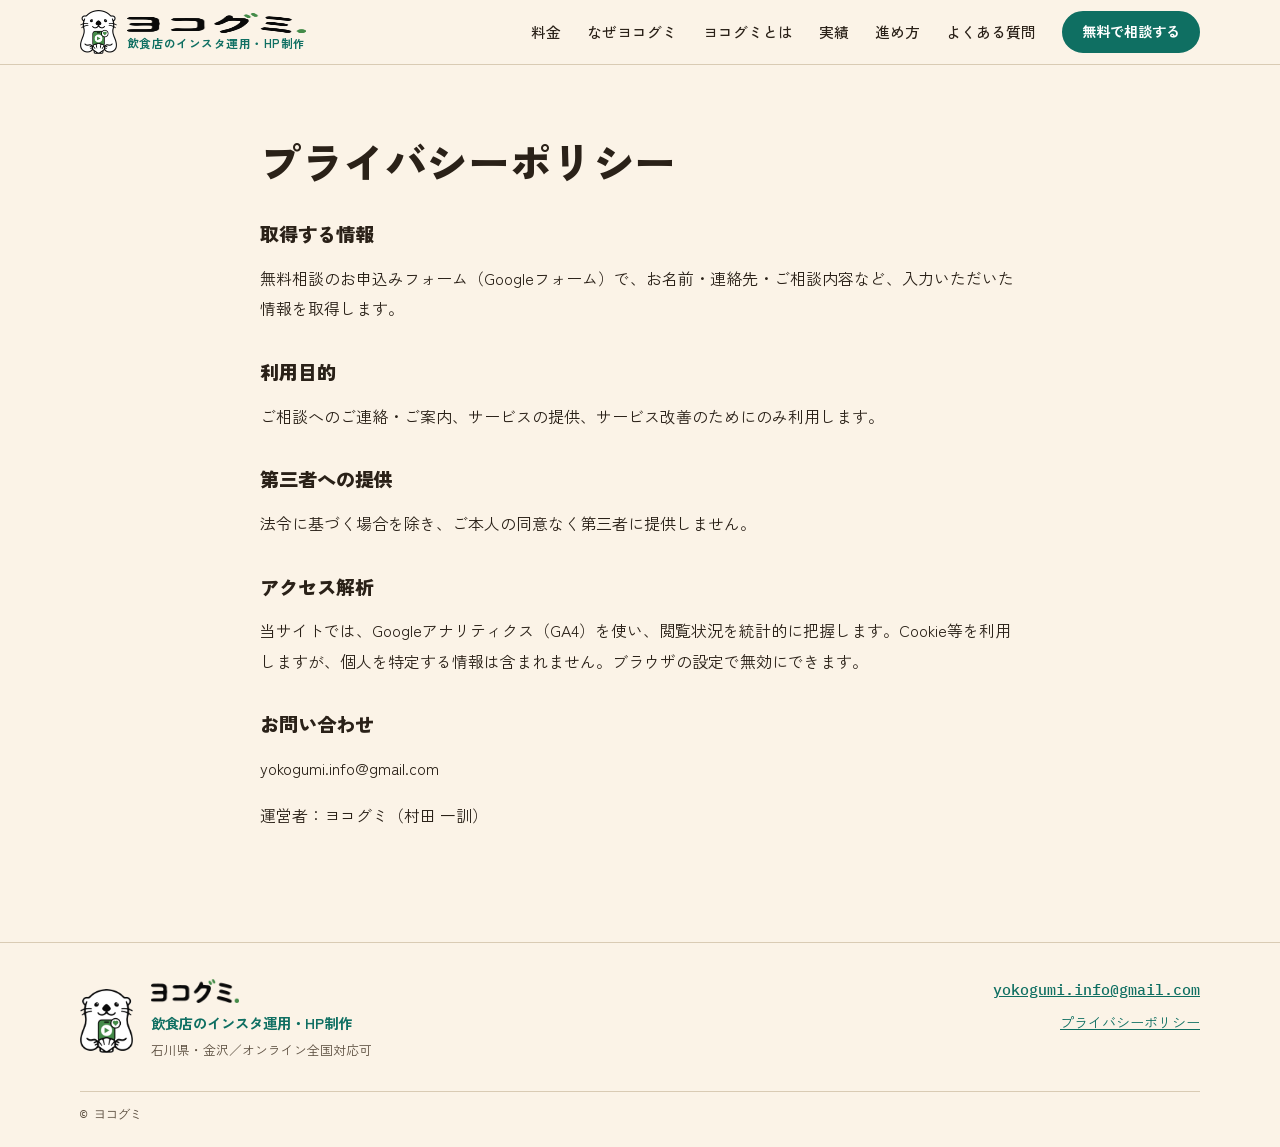
==== commit d3c45661: "Add files via upload" ====
--- a/privacy.html
+++ b/privacy.html
@@ -7,19 +7,18 @@
 <meta name="description" content="プライバシーポリシー">
 <link rel="canonical" href="https://yokogumi.github.io/privacy.html">
 <meta property="og:type" content="website">
-<meta property="og:title" content="ヨコグミ｜店舗集客・業務サポート">
-<meta property="og:description" content="手が回らない作業を、まるごと引き受けます。石川・金沢の飲食店・サロン向け。45分の無料相談から。">
+<meta property="og:title" content="ヨコグミ｜飲食店のインスタ運用・HP制作">
+<meta property="og:description" content="忙しくて投稿できないInstagramを、代行します。石川・金沢の飲食店へ、撮影から投稿まで。45分の無料相談から。">
 <meta property="og:url" content="https://yokogumi.github.io/privacy.html">
-<meta property="og:image" content="https://yokogumi.github.io/assets/img/ogp.png">
+<meta property="og:image" content="https://yokogumi.github.io/assets/img/ogp.png?v=6">
 <meta property="og:locale" content="ja_JP">
 <meta name="twitter:card" content="summary_large_image">
 <meta name="robots" content="noindex"><meta name="theme-color" content="#0F6F62">
-<!-- favicon：assets/img/favicon.png を配置してください（未配置でも表示には影響しません） -->
 <link rel="icon" href="assets/img/favicon.png">
 <link rel="preconnect" href="https://fonts.googleapis.com">
 <link rel="preconnect" href="https://fonts.gstatic.com" crossorigin>
 <link rel="stylesheet" href="https://fonts.googleapis.com/css2?family=IBM+Plex+Mono:wght@400;500&family=Zen+Kaku+Gothic+New:wght@400;500;700;900&display=swap">
-<link rel="stylesheet" href="css/style.css">
+<link rel="stylesheet" href="css/style.css?v=20261026zc">
 <script src="js/config.js"></script>
 </head>
 <body>
@@ -27,9 +26,9 @@
 
 <header class="site-header">
   <div class="wrap bar">
-    <a class="brand" href="index.html" aria-label="ヨコグミ 店舗集客・業務サポート トップへ">
+    <a class="brand" href="index.html" aria-label="ヨコグミ 飲食店のインスタ運用・HP制作 トップへ">
       <img class="brand-symbol" src="assets/img/symbol.png" alt="" width="146" height="176">
-      <span class="brand-text"><img class="brand-word" src="assets/img/wordmark.png" alt="ヨコグミ" width="403" height="112"><small>店舗集客・業務サポート</small></span>
+      <span class="brand-text"><img class="brand-word" src="assets/img/wordmark.png" alt="ヨコグミ" width="403" height="112"><small>飲食店のインスタ運用・HP制作</small></span>
     </a>
     <button class="menu-btn" aria-expanded="false" aria-controls="nav" aria-label="メニューを開く"><span></span><span></span></button>
     <nav id="nav" aria-label="メインメニュー">
@@ -39,7 +38,7 @@
       <a href="index.html#works">実績</a>
       <a href="index.html#flow">進め方</a>
       <a href="index.html#faq">よくある質問</a>
-      <a class="btn btn-sm js-form" href="index.html#contact">無料相談を申し込む</a>
+      <a class="btn btn-sm js-form" href="index.html#contact">無料で相談する</a>
     </nav>
   </div>
 </header>
@@ -61,7 +60,7 @@
       <img class="foot-symbol" src="assets/img/symbol.png" alt="" width="146" height="176" loading="lazy">
       <div>
         <img class="foot-word" src="assets/img/wordmark.png" alt="ヨコグミ" width="403" height="112" loading="lazy">
-        <p class="foot-lab">店舗集客・業務サポート</p>
+        <p class="foot-lab">飲食店のインスタ運用・HP制作</p>
         <p class="foot-small">石川県・金沢／オンライン全国対応可</p>
       </div>
     </div>
@@ -75,8 +74,8 @@
   <p class="copy">© ヨコグミ</p>
 </footer>
 
-<div class="cta-bar"><a class="btn js-form" href="index.html#contact">無料相談を申し込む</a></div>
+<div class="cta-bar"><a class="btn js-form" href="index.html#contact">無料で相談する</a></div>
 
-<script src="js/main.js" defer></script>
+<script src="js/main.js?v=20261011a" defer></script>
 </body>
 </html>
--- a/css/style.css
+++ b/css/style.css
@@ -147,8 +147,9 @@
 .sim-list{list-style:none;padding:0;margin:0 0 14px;min-height:40px}
 .sim-list li{display:flex;justify-content:space-between;gap:12px;padding:8px 0;border-bottom:1px solid var(--line);font-size:.92rem}
 .sim-list .empty{color:var(--sub);border:0}
-.sim-total{display:flex;justify-content:space-between;align-items:baseline;gap:12px;margin:0;font-weight:700}
-.sim-total b{font-size:1.5rem;font-weight:500;color:var(--green);text-align:right}
+.sim-total{display:flex;flex-wrap:wrap;justify-content:space-between;align-items:baseline;gap:4px 12px;margin:0;font-weight:700}
+.sim-total span{white-space:nowrap}
+.sim-total b{font-size:1.5rem;font-weight:500;color:var(--green);text-align:right;margin-left:auto}
 .sim-bundle{background:var(--bg2);padding:12px 14px;font-size:.85rem;margin:14px 0 0;line-height:1.7}
 
 /* who */
@@ -367,7 +368,7 @@
 .scope{display:flex;flex-wrap:nowrap;gap:8px;list-style:none;padding:0;margin:0 0 18px}
 .scope li{flex:none;white-space:nowrap;display:inline-block;border:1px solid var(--green);border-radius:4px;color:var(--green);font-weight:700;font-size:.8rem;line-height:1.4;padding:4px 12px;background:transparent}
 @media (max-width:760px){.scope{gap:6px;overflow-x:auto;margin-right:-20px;padding-right:20px;scrollbar-width:none;-webkit-overflow-scrolling:touch}.scope::-webkit-scrollbar{display:none}.scope li{font-size:.75rem;padding:3px 10px}}
-@media (min-width:761px){.hero .scope{width:calc(var(--h1,5.2rem)*6.93);max-width:100%}.hero .scope li{flex:1 1 auto;text-align:center}}
+@media (min-width:761px){.hero .scope{display:grid;grid-template-columns:repeat(5,1fr);width:calc(var(--h1,5.2rem)*6.93);max-width:100%}.hero .scope li{text-align:center;padding-left:8px;padding-right:8px}}
 
 .ways{display:grid;grid-template-columns:repeat(3,1fr);gap:20px;margin:0 0 56px}
 .way{display:flex;flex-direction:column;background:var(--paper);border-top:3px solid var(--ink);padding:22px 22px 20px;text-decoration:none;color:var(--ink);transition:transform .2s,box-shadow .2s}
@@ -1130,7 +1131,7 @@
 @media (min-width:761px){.hero h1{font-size:clamp(2.5rem,6.2vw,4.6rem)}}
 
 /* v3 ドラフト: 強調の1行を折り返さず1行に収める（PC幅） */
-@media (min-width:761px){.hero-lead .hero-em{white-space:nowrap;font-size:1.12em}}
+@media (min-width:761px){.hero-lead .hero-em{white-space:nowrap;font-size:1.04em}}
 .hero-lead .hero-em .em-sm{font-size:.8em;font-weight:700}
 
 /* v3 ドラフト: 大見出しとタグの間に隙間をあける */
@@ -1149,3 +1150,1111 @@
 
 /* v3 ドラフト: 言葉の途中で折り返さない */
 .nw{white-space:nowrap}
+
+/* v3 ドラフト: スマホ幅の調整（ロゴを小さく／タグを1行に／実績の文を大きく） */
+@media (max-width:760px){
+  .brand-symbol{height:38px}
+  .brand-word{height:17px}
+  .brand-text small{font-size:.66rem}
+  .hero .scope{flex-wrap:wrap;gap:5px;overflow:visible;margin-right:0;padding-right:0}
+  .hero .scope li{flex:1 1 auto;padding:4px 6px;font-size:.7rem;text-align:center}
+  .hero .scope li a{white-space:nowrap}
+  .hero-lead{font-size:1.02rem;line-height:1.8;color:#4a4036}
+}
+
+/* v3 ドラフト: 進め方が4ステップになったため（PC幅） */
+@media (min-width:761px){.flow{grid-template-columns:repeat(4,1fr);gap:28px}}
+
+/* v3: スマホ幅でタグを3列＋2列の等幅にし、強調行を折り返さない */
+@media (max-width:760px){
+  .hero .scope{display:grid;grid-template-columns:repeat(6,1fr);gap:5px}
+  .hero .scope li{flex:none;grid-column:span 2;padding:4px 2px}
+  .hero .scope li:nth-child(n+4){grid-column:span 3}
+  .hero-lead .hero-em{font-size:.9em}
+}
+
+/* v3: Instagramへの誘導（アイコンのみ） */
+.ig-btn{display:inline-flex;align-items:center;justify-content:center;width:40px;height:40px;border-radius:50%;border:1.5px solid var(--green);color:var(--green);transition:background .2s,color .2s,border-color .2s}
+.ig-btn:hover,.ig-btn:focus-visible{background:linear-gradient(45deg,#f09433 0%,#e6683c 25%,#dc2743 50%,#cc2366 75%,#bc1888 100%);border-color:transparent;color:#fff}
+.ig-head{order:3;margin-left:12px}
+.ig-cta{margin:22px 0 0}
+.ig-big{width:56px;height:56px;border-color:#fff;color:#fff}
+@media (min-width:761px){#nav{margin-left:auto}}
+@media (max-width:760px){.ig-head{order:0;margin-left:auto;margin-right:6px}}
+
+/* v4 2026-10-20 ファーストビュー：タグ2つ・強みの帯 */
+.hero .scope{display:flex;flex-wrap:wrap;gap:8px;width:auto;max-width:100%;overflow:visible;margin-right:0;padding-right:0}
+.hero .scope li{flex:none;display:block;padding:4px 14px;text-align:center}
+.hero-points{list-style:none;margin:20px 0 22px;padding:0;display:grid;grid-template-columns:repeat(4,minmax(0,1fr));gap:10px 14px;max-width:44rem}
+.hero-points li{border-left:3px solid var(--green);padding:2px 0 2px 10px;display:flex;flex-direction:column;gap:2px}
+.hero-points b{font-weight:900;font-size:.95rem;color:var(--ink);line-height:1.35}
+.hero-points span{font-size:.78rem;color:var(--sub);line-height:1.4}
+@media (max-width:760px){.hero-points{grid-template-columns:repeat(2,minmax(0,1fr));margin:14px 0 16px}.hero-points b{font-size:.88rem}.hero-points span{font-size:.72rem}}
+/* v4 見出しが長くなったため、折り返さず収まる大きさに調整 */
+@media (min-width:761px){.hero h1{font-size:clamp(2.2rem,4.4vw,3.9rem);white-space:nowrap}}
+@media (max-width:760px){.hero h1{font-size:clamp(1.7rem,7.6vw,2.2rem);white-space:nowrap}}
+.hero-points li{background:rgba(253,248,240,.82)}
+/* v4 見出し「インスタやります。」に合わせて再調整／募集枠の表示 */
+@media (min-width:761px){.hero h1{font-size:clamp(2.4rem,5.2vw,4.2rem)}}
+@media (max-width:760px){.hero h1{font-size:clamp(1.9rem,8.6vw,2.4rem)}}
+.hero-say{margin:0 0 10px;font-size:clamp(1.05rem,1.7vw,1.4rem);font-weight:900;line-height:1.6;color:var(--ink);text-wrap:balance}
+.hero-proof{margin:0 0 22px;font-size:.9rem;line-height:1.8;color:var(--sub)}
+.hero-proof i{font-style:normal;margin:0 .5em;color:var(--green)}
+.hero-limit{margin:0 0 18px;font-size:.9rem;color:var(--sub)}
+.hero-limit b{font-weight:900;color:var(--green)}
+@media (max-width:760px){.hero-say{font-size:1.05rem}.hero-proof{font-size:.82rem;margin-bottom:16px}.hero-proof i{margin:0 .3em}}
+/* v4 ファーストビュー下段の作り直し（0円を主役に、経歴を数字で） */
+:root{--red:#D8362A}
+.hero-say{font-size:clamp(1.1rem,1.9vw,1.55rem)}
+.hero-say .maru{font-style:normal;color:var(--green);background:linear-gradient(transparent 62%,rgba(15,111,98,.22) 62%)}
+.hero-offer{display:flex;align-items:center;gap:18px 26px;margin:0 0 22px}
+.offer-zero{flex:none;background:#fff;border:2px solid var(--red);border-radius:12px;padding:10px 22px 12px;text-align:center;box-shadow:0 6px 18px rgba(216,54,42,.14)}
+.offer-zero small{display:block;font-size:.85rem;font-weight:700;color:var(--ink)}
+.offer-zero .zero{display:block;font-weight:900;font-size:clamp(3.4rem,6vw,5rem);line-height:1;color:var(--red);letter-spacing:-.02em}
+.offer-zero .zero span{font-size:.42em;margin-left:2px}
+.offer-zero em{display:block;font-style:normal;font-size:.78rem;color:var(--sub);margin-top:4px}
+.offer-list{list-style:none;margin:0;padding:0;display:grid;gap:8px}
+.offer-list li{position:relative;padding-left:30px;font-weight:900;font-size:clamp(.98rem,1.4vw,1.15rem);line-height:1.5;color:var(--ink)}
+.offer-list li::before{content:"";position:absolute;left:0;top:.2em;width:20px;height:20px;border-radius:50%;background:var(--green)}
+.offer-list li::after{content:"";position:absolute;left:6px;top:.5em;width:8px;height:4px;border-left:2.5px solid #fff;border-bottom:2.5px solid #fff;transform:rotate(-45deg)}
+.offer-list small{font-size:.78em;font-weight:700;color:var(--sub)}
+.hero-stats{list-style:none;margin:0 0 18px;padding:14px 0 0;border-top:1px solid rgba(15,111,98,.28);display:flex;flex-wrap:wrap;gap:10px 34px;max-width:44rem}
+.hero-stats li{display:flex;flex-direction:column;gap:0}
+.hero-stats b{font-weight:900;font-size:clamp(1.4rem,2.2vw,1.9rem);line-height:1.2;color:var(--green)}
+.hero-stats span{font-size:.82rem;color:var(--sub)}
+@media (max-width:760px){
+  .hero-offer{flex-direction:column;align-items:stretch;gap:12px;margin-bottom:16px}
+  .offer-zero{display:grid;grid-template-columns:auto 1fr;align-items:center;column-gap:14px;text-align:left;padding:8px 16px}
+  .offer-zero small{grid-column:1/3}
+  .offer-zero .zero{font-size:3.2rem}
+  .offer-zero em{align-self:center;margin:0}
+  .hero-stats{gap:8px 20px}
+  .hero-stats li{flex:1 1 28%}
+  .hero-stats span{font-size:.72rem}
+}
+/* v4 特長の帯 */
+.strength-grid{display:grid;grid-template-columns:repeat(3,minmax(0,1fr));gap:18px;margin-top:22px}
+.strength-card{background:#fff;border:1px solid rgba(15,111,98,.22);border-radius:12px;padding:20px 22px}
+.strength-no{margin:0 0 6px;font-size:.85rem;color:var(--green)}
+.strength-card h3{margin:0 0 10px;font-size:1.15rem;font-weight:900;line-height:1.5;color:var(--ink)}
+.strength-card p{margin:0;font-size:.95rem;line-height:1.8;color:var(--sub)}
+.strength-stats{list-style:none;margin:0;padding:0;display:grid;gap:8px}
+.strength-stats li{display:flex;align-items:baseline;gap:12px}
+.strength-stats b{flex:none;min-width:6.2em;font-weight:900;font-size:1.35rem;color:var(--green)}
+.strength-stats span{font-size:.88rem;color:var(--sub);line-height:1.5}
+@media (max-width:760px){.strength-grid{grid-template-columns:1fr}}
+/* v4 特長：2列＋全幅の3つ目、×でつなぐ経歴、5店舗の強調 */
+.strength-grid{grid-template-columns:repeat(2,minmax(0,1fr))}
+.strength-card.wide{grid-column:1/-1}
+.strength-stats{display:flex;flex-wrap:wrap;align-items:center;gap:10px 22px;margin:4px 0 10px}
+.strength-stats li{display:flex;flex-direction:column;align-items:flex-start;gap:0}
+.strength-stats li.x{font-size:1.6rem;font-weight:900;color:var(--green);opacity:.6}
+.strength-stats b{min-width:0;font-size:clamp(1.6rem,3vw,2.4rem);line-height:1.2}
+.strength-stats span{font-size:.88rem}
+.strength-card .strength-note{font-size:.9rem}
+.strength-limit{display:flex;align-items:center;gap:14px 28px;margin-top:20px;padding:18px 26px;background:var(--green);color:#fff;border-radius:12px}
+.strength-limit-big{margin:0;font-weight:900;font-size:1.3rem;line-height:1;white-space:nowrap}
+.strength-limit-big b{font-size:clamp(3rem,6vw,4.6rem);margin-right:2px}
+.strength-limit-text{margin:0;font-size:1rem;line-height:1.8}
+.strength-limit-text b{font-size:1.2rem}
+@media (max-width:760px){
+  .strength-grid{grid-template-columns:1fr}
+  .strength-stats{gap:8px 12px}
+  .strength-stats li.x{font-size:1.2rem}
+  .strength-stats b{font-size:1.35rem}
+  .strength-stats span{font-size:.74rem}
+  .strength-limit{flex-direction:column;align-items:flex-start;gap:6px;padding:16px 18px}
+}
+/* v4 ヒーロー下段：安心の文言と、×でつなぐ経歴 */
+.offer-list li{font-size:clamp(.92rem,1.25vw,1.05rem)}
+.offer-list li small{margin-left:.3em}
+.sp-br{display:none}
+.hero-offer .offer-list{gap:10px}
+.hero-stats{max-width:none;flex-wrap:wrap;align-items:center;gap:8px 18px;margin:0 0 18px;padding:14px 0 0}
+.hero-stats li.x{font-size:1.6rem;font-weight:900;color:var(--green);opacity:.6}
+.hero-stats b{font-size:clamp(1.5rem,2.6vw,2.2rem)}
+#why .strength-limit{margin:0 0 28px}
+@media (max-width:760px){
+  .sp-br{display:inline}
+  .hero-stats{gap:6px 10px}
+  .hero-stats b{font-size:1.3rem}
+  .hero-stats span{font-size:.7rem}
+  .hero-stats li.x{font-size:1.1rem}
+}
+@media (max-width:760px){.hero-stats li{flex:0 1 auto}.hero-stats li.x{flex:none}}
+@media (max-width:760px){.hero-stats{gap:6px 7px}.hero-stats b{font-size:1.18rem}.hero-stats span{font-size:.66rem}.hero-stats li.x{font-size:1rem}}
+/* v4 経歴：見出しタグ（店の経営 × デザイン × SNS運用） */
+.hero-stats .tag{display:inline-block;margin-bottom:4px;padding:1px 10px;border-radius:999px;background:var(--green);color:#fff;font-size:.72rem;font-weight:700;letter-spacing:.04em}
+.hero-stats li.x{align-self:center;margin-top:18px}
+@media (max-width:760px){.hero-stats .tag{font-size:.62rem;padding:1px 7px}.hero-stats li.x{margin-top:14px}}
+/* v4 経歴：「経営 × デザイン × SNS運用 ＝ お店の事情が分かるインスタ担当」の式で一瞬で伝える */
+.hero-formula{margin:0 0 20px;max-width:40rem}
+.fm-row{display:flex;align-items:center;gap:8px 12px}
+.fm-item{flex:1 1 0;min-width:0;background:#fff;border:2px solid var(--green);border-radius:12px;padding:8px 6px 7px;text-align:center;box-shadow:0 4px 12px rgba(15,111,98,.12)}
+.fm-item b{display:block;font-size:clamp(1.05rem,1.8vw,1.35rem);font-weight:900;line-height:1.3;color:var(--ink)}
+.fm-item em{display:block;font-style:normal;font-weight:900;font-size:clamp(1.15rem,2vw,1.55rem);line-height:1.25;color:var(--green)}
+.fm-item small{display:block;font-size:.72rem;color:var(--sub);line-height:1.4}
+.fm-op{flex:none;font-style:normal;font-weight:900;font-size:1.7rem;line-height:1;color:var(--green)}
+.fm-result{margin:10px 0 0;padding:9px 16px;border-radius:999px;background:var(--green);color:#fff;font-weight:900;font-size:clamp(.92rem,1.5vw,1.1rem);line-height:1.5;text-align:center}
+.fm-result i{font-style:normal;margin-right:.5em;opacity:.85}
+@media (max-width:760px){
+  .fm-row{gap:4px}
+  .fm-item{padding:6px 2px}
+  .fm-item b{font-size:.95rem}
+  .fm-item em{font-size:1.02rem}
+  .fm-item small{font-size:.62rem}
+  .fm-op{font-size:1.2rem}
+  .fm-result{border-radius:12px;font-size:.86rem;padding:8px 10px}
+}
+.fm-row{align-items:stretch}.fm-op{align-self:center}.fm-item{display:flex;flex-direction:column;justify-content:center}
+/* v4 経歴の式：箱をやめて、文字だけで見せる（誌面調） */
+.hero-formula{border-top:1px solid rgba(15,111,98,.3);padding-top:14px;max-width:44rem}
+.fm-row{align-items:flex-start;gap:4px 16px}
+.fm-item{flex:0 1 auto;background:none;border:0;border-radius:0;box-shadow:none;padding:0;text-align:left;align-items:flex-start;justify-content:flex-start}
+.fm-item b{font-size:clamp(1.3rem,2.7vw,2.1rem);line-height:1.25;letter-spacing:.01em}
+.fm-item em{font-size:clamp(.95rem,1.5vw,1.2rem);color:var(--green)}
+.fm-item small{font-size:.72rem}
+.fm-op{align-self:flex-start;font-weight:400;font-size:clamp(1.3rem,2.7vw,2.1rem);line-height:1.25;opacity:.75}
+.fm-result{display:inline-block;margin:12px 0 0;padding:0;border-radius:0;background:linear-gradient(transparent 62%,rgba(15,111,98,.22) 62%);color:var(--green);text-align:left;font-size:clamp(1rem,1.7vw,1.3rem)}
+.fm-result i{opacity:1}
+@media (max-width:760px){
+  .fm-row{gap:2px 8px}
+  .fm-item b{font-size:1.08rem}
+  .fm-item em{font-size:.82rem}
+  .fm-item small{font-size:.6rem}
+  .fm-op{font-size:1.1rem}
+  .fm-result{font-size:.9rem;padding:0;border-radius:0}
+}
+/* v4 ファーストビューを1画面に収めるための圧縮（0円と特長を横一列に） */
+@media (min-width:761px){
+  .hero h1{font-size:clamp(2.3rem,4.4vw,3.7rem);margin-bottom:12px}
+  .hero-say{font-size:clamp(1rem,1.5vw,1.3rem);margin-bottom:12px}
+  .hero-offer{flex-wrap:wrap;align-items:center;gap:8px 22px;margin:0 0 14px}
+  .offer-zero{display:flex;align-items:baseline;gap:10px;padding:6px 18px 8px;border-radius:10px;box-shadow:0 3px 10px rgba(216,54,42,.12)}
+  .offer-zero small{font-size:.82rem}
+  .offer-zero .zero{display:inline;font-size:2.8rem}
+  .offer-zero em{display:inline;margin:0;font-size:.74rem}
+  .offer-list{display:flex;flex-wrap:wrap;gap:4px 20px}
+  .offer-list li{font-size:.95rem;padding-left:26px;white-space:nowrap}
+  .offer-list li::before{width:18px;height:18px}
+  .offer-list li::after{left:5px;top:.47em}
+  .hero-formula{margin-bottom:14px;padding-top:10px}
+  .fm-item b,.fm-op{font-size:clamp(1.15rem,2.1vw,1.7rem)}
+  .fm-item em{font-size:clamp(.9rem,1.3vw,1.05rem)}
+  .fm-item small{display:none}
+  .fm-result{margin-top:6px;font-size:clamp(.92rem,1.4vw,1.1rem)}
+  .hero-cta{margin-bottom:10px}
+}
+@media (min-width:761px){
+  .hero h1{font-size:clamp(2.2rem,3.9vw,3.2rem)}
+  .hero-offer{flex-wrap:nowrap;align-items:center;gap:8px 20px}
+  .offer-list{display:grid;gap:2px}
+  .offer-list li{font-size:.88rem;line-height:1.45}
+  .kicker{margin-bottom:10px}
+  .hero-formula{margin-bottom:12px}
+  .hero-cta{margin-bottom:8px}
+}
+/* v4 見出しは大きく戻し、0円を主役に。経歴は1行にして1画面へ */
+@media (min-width:761px){
+  .hero h1{font-size:clamp(2.4rem,4.9vw,4.2rem);margin-bottom:10px}
+  .hero-say{margin-bottom:12px}
+  .hero-offer{gap:8px 22px;margin:0 0 12px}
+  .offer-zero{width:max-content;padding:6px 20px 8px}
+  .offer-zero .zero{font-size:3.6rem}
+  .offer-zero small{font-size:.9rem}
+  .offer-list li{font-size:.92rem}
+  .fm-row{align-items:baseline;gap:4px 14px}
+  .fm-item{flex-direction:row;align-items:baseline;gap:8px}
+  .fm-item b{font-size:clamp(1.15rem,1.9vw,1.55rem)}
+  .fm-item em{font-size:clamp(.95rem,1.4vw,1.15rem);font-weight:900}
+  .fm-op{align-self:baseline;font-size:clamp(1.15rem,1.9vw,1.55rem)}
+  .fm-result{margin-top:4px}
+}
+@media (min-width:761px){
+  .offer-zero{display:grid;grid-template-columns:auto auto;grid-template-areas:"s z" "e z";align-items:center;column-gap:14px;row-gap:0;padding:8px 20px}
+  .offer-zero small{grid-area:s;align-self:end;line-height:1.3}
+  .offer-zero em{grid-area:e;align-self:start;line-height:1.3;font-size:.78rem}
+  .offer-zero .zero{grid-area:z;line-height:1}
+}
+/* v4 2軸の入口リンク（無料診断リンクの置き換え） */
+.hero-axes{display:inline-flex;flex-wrap:wrap;gap:6px 18px}
+.hero-axes a{font-weight:700;font-size:.92rem;color:var(--ink);text-decoration:none;border-bottom:2px solid var(--green);padding-bottom:2px}
+.hero-axes a::after{content:" →"}
+@media (min-width:761px){.hero h1{margin-top:6px}}
+/* v4 2軸（インスタ運用代行／HP制作）を大きく見せる */
+.hero-two{display:flex;gap:0;margin:0 0 14px;max-width:44rem}
+.two-item{flex:1 1 0;display:flex;flex-direction:column;gap:2px;text-decoration:none;color:var(--ink);padding:2px 22px 2px 0}
+.two-item + .two-item{padding-left:22px;border-left:1px solid rgba(15,111,98,.35)}
+.two-label{font-weight:900;font-size:clamp(1.05rem,1.7vw,1.35rem);color:var(--green)}
+.two-price{font-weight:900;font-size:clamp(1.8rem,3.2vw,2.6rem);line-height:1.15}
+.two-note{font-size:.85rem;line-height:1.55;color:var(--sub)}
+.two-zero{color:var(--red);font-size:1rem}
+.two-item:hover .two-label{text-decoration:underline}
+@media (max-width:760px){.hero-two{flex-direction:column;gap:12px}.two-item,.two-item + .two-item{padding:0;border-left:0}.two-item + .two-item{border-top:1px solid rgba(15,111,98,.3);padding-top:10px}.two-price{font-size:1.7rem}}
+.two-price{font-size:clamp(1.4rem,2.3vw,1.9rem)}
+/* v4 サービスはタグで見せる（情報量を減らす） */
+.hero-tags{list-style:none;margin:0 0 16px;padding:0;display:flex;flex-wrap:wrap;gap:8px 10px}
+.hero-tags a{display:block;padding:6px 16px;border:1.5px solid var(--green);border-radius:6px;color:var(--green);font-weight:900;font-size:1rem;line-height:1.4;text-decoration:none;background:rgba(253,248,240,.8);transition:background .2s,color .2s}
+.hero-tags a:hover{background:var(--green);color:#fff}
+.hero-tags .tag-zero a{border-color:var(--red);color:var(--red)}
+.hero-tags .tag-zero a:hover{background:var(--red);color:#fff}
+@media (max-width:760px){.hero-tags a{font-size:.9rem;padding:5px 12px}}
+/* v4 ファーストビューは「見出し・サブ・信頼の1行・ボタン」だけ。2軸と経歴は直下の帯へ */
+.hero-trust{margin:0 0 16px;font-size:.98rem;color:var(--sub);font-weight:700}
+.cta-zero{display:inline-flex;flex-direction:column;line-height:1.35;color:var(--red)}
+.cta-zero b{font-size:1.05rem;font-weight:900}
+.cta-zero small{font-size:.76rem;color:var(--sub)}
+.band-proof{padding:28px 0 10px}
+.band-proof .hero-tags{margin-bottom:14px}
+.band-proof .hero-formula{margin-bottom:0}
+@media (min-width:761px){.hero-cta{gap:12px 22px}}
+@media (min-width:761px){.hero{align-items:center;padding:40px 0 48px;min-height:min(74vh,600px)}}
+.hero-trust{line-height:1.7}
+.hero-trust b{color:var(--green);font-weight:900;font-size:1.05em}
+/* v4 経歴の帯：ヒーローとは別の帯として、中央にそろえる */
+.band-proof{background:rgba(15,111,98,.07);padding:26px 0;margin:0}
+.band-proof .hero-formula{max-width:none;border-top:0;padding-top:0;margin:0;text-align:center}
+.band-proof .fm-row{justify-content:center;gap:6px 22px}
+.band-proof .fm-result{display:inline-block;margin-top:8px;text-align:center}
+@media (min-width:761px){
+  .band-proof .fm-item b,.band-proof .fm-op{font-size:clamp(1.3rem,2.4vw,2rem)}
+  .band-proof .fm-item em{font-size:clamp(1.05rem,1.8vw,1.4rem)}
+  .band-proof .fm-result{font-size:clamp(1rem,1.6vw,1.25rem)}
+}
+@media (max-width:760px){.band-proof .fm-row{gap:4px 8px}.band-proof{padding:20px 0}}
+
+.facts-zero{color:var(--red);font-weight:900}
+/* v4 ヒーロー左側の文字の階層を整理：サービス名は見出しの上、サブと紹介は1つのかたまり */
+.hero-eyebrow{display:flex;align-items:center;gap:8px;margin:0 0 14px;font-weight:900;font-size:1rem;letter-spacing:.06em;color:var(--green)}
+.hero-eyebrow::before{content:"";width:28px;height:2px;background:var(--green)}
+.hero-eyebrow i{font-style:normal;opacity:.55}
+@media (min-width:761px){
+  .hero h1{margin:0 0 20px}
+  .hero-say{margin:0 0 6px;font-size:clamp(1.05rem,1.5vw,1.3rem);line-height:1.65}
+  .hero-trust{margin:0 0 28px;font-size:.95rem;font-weight:500;line-height:1.7}
+  .hero-cta{margin-bottom:14px}
+}
+/* v4 ヒーロー：ぼかしの空白をなくす。写真を右に寄せ、フェードを短くして人物をはっきり見せる */
+@media (min-width:761px){
+  .hero-bg{left:38%;width:62%;object-position:68% center}
+  .hero::before{background:linear-gradient(90deg,var(--bg) 0%,var(--bg) 38%,rgba(251,243,231,.9) 41%,rgba(251,243,231,0) 49%)}
+}
+/* v4 小見出し（サービス名）のデザイン：番号つきの2項目を、細い斜線で区切る */
+.hero-eyebrow{gap:14px;margin:0 0 16px;font-size:1.05rem;letter-spacing:.05em}
+.hero-eyebrow::before{width:36px;height:3px;border-radius:2px}
+.hero-eyebrow a{display:inline-flex;align-items:baseline;gap:7px;color:var(--green);text-decoration:none;padding-bottom:3px;border-bottom:2px solid transparent;transition:border-color .2s}
+.hero-eyebrow a:hover{border-bottom-color:var(--green)}
+.hero-eyebrow em{font-style:normal;font-weight:500;font-size:.78em;letter-spacing:.08em;color:var(--green);opacity:.65}
+.hero-eyebrow i{display:block;flex:none;width:2px;height:1.3em;background:var(--green);opacity:.4;transform:skewX(-22deg);margin:0 4px}
+@media (max-width:760px){.hero-eyebrow{font-size:.9rem;gap:8px;flex-wrap:wrap}.hero-eyebrow::before{width:22px}}
+/* v4 ヒーローの上部を詰めて、経歴の帯を1画面目に見せる／紹介文を強弱つきに */
+.hero-trust b{display:block;color:var(--ink);font-size:1.02em;font-weight:900}
+.hero-trust span{display:block;margin-top:2px;font-size:.88rem;font-weight:500;color:var(--sub)}
+@media (min-width:761px){
+  .hero{padding:14px 0 22px;min-height:0}
+  .hero-eyebrow{margin:0 0 8px}
+  .hero h1{line-height:1.14;margin:0 0 14px}
+  .hero-say{margin:0 0 6px}
+  .hero-trust{margin:0 0 18px}
+  .hero-cta{margin-bottom:8px}
+  .band-proof{padding:16px 0}
+  .band-proof .fm-result{margin-top:4px}
+}
+@media (min-width:761px){.hero{padding:22px 0 24px}}
+/* v4 サブ：「インスタ投稿」を目立たせる（まるっとは通常の太字） */
+.hero-say .ig{font-style:normal;color:var(--green);font-weight:900;font-size:1.12em;background:linear-gradient(transparent 62%,rgba(15,111,98,.24) 62%)}
+.hero-trust b{font-size:1.15em;letter-spacing:.03em}
+@media (min-width:761px){.hero-say{margin-bottom:22px}}
+/* v4 「インスタ投稿」：インスタのグラデーションとアイコンで連想させる */
+.hero-say .ig{background:none;display:inline-flex;align-items:center;gap:.28em;font-size:1.22em;font-weight:900;vertical-align:-.06em}
+.hero-say .ig-ico{display:inline-flex;align-items:center;justify-content:center;width:1.25em;height:1.25em;border-radius:.34em;color:#fff;background:linear-gradient(45deg,#f9a03c 0%,#e4402f 38%,#c32a78 62%,#6d2fa6 100%)}
+.hero-say .ig-ico svg{width:.78em;height:.78em}
+.hero-say .ig-text{background:linear-gradient(90deg,#6d2fa6 0%,#c32a78 55%,#e4572e 100%);-webkit-background-clip:text;background-clip:text;color:transparent;-webkit-text-fill-color:transparent}
+/* v4 インスタ投稿：サイトの緑に合わせる（アイコンは緑、文字は緑＋濃いマーカー） */
+.hero-say .ig-ico{background:var(--green);color:#fff}
+.hero-say .ig-text{background:linear-gradient(transparent 58%,rgba(15,111,98,.3) 58%);-webkit-background-clip:border-box;background-clip:border-box;color:var(--green);-webkit-text-fill-color:var(--green)}
+/* v4 ヘッダーの高さと余白を、前回のサイズ感に戻す */
+@media (min-width:761px){
+  .hero{padding:32px 0 40px;min-height:min(72vh,600px);align-items:center}
+  .hero-eyebrow{margin:0 0 16px}
+  .hero h1{margin:0 0 20px;line-height:1.18}
+  .hero-say{margin:0 0 28px}
+  .hero-cta{margin-bottom:12px}
+  .band-proof{padding:22px 0}
+  .band-proof .fm-result{margin-top:6px}
+}
+/* v4 写真は人物を寄せ気味にトリミング／「インスタ投稿」と「まで」の間を少し空ける／ヘッダーを少し低くして帯を上に */
+.hero-say .ig{margin-right:.3em}
+@media (min-width:761px){
+  .hero-bg{transform:scale(1.2);transform-origin:74% 52%}
+  .hero{padding:26px 0 30px;min-height:min(66vh,540px)}
+  .band-proof{padding:20px 0}
+}
+/* v4 経歴の帯：誰の何かが一目で分かるように（見出しラベル＋「〜を経営／〜でデザイン／〜を運用」＋大きな数字） */
+.band-proof .proof-label{margin:0 0 8px;text-align:center;font-weight:900;font-size:.92rem;letter-spacing:.08em;color:var(--green)}
+.band-proof .fm-row{align-items:center;justify-content:center;gap:6px 26px}
+.band-proof .fm-item{flex:0 1 auto;flex-direction:column;align-items:center;gap:0;text-align:center}
+.band-proof .fm-item b{font-size:clamp(.88rem,1.3vw,1.05rem);font-weight:700;color:var(--ink);line-height:1.4}
+.band-proof .fm-item em{font-size:clamp(1.7rem,3.2vw,2.5rem);font-weight:900;line-height:1.15;color:var(--green)}
+.band-proof .fm-op{align-self:center;font-size:clamp(1.3rem,2.2vw,1.8rem);margin-top:.6em}
+@media (min-width:761px){.band-proof{padding:18px 0 20px}.band-proof .fm-result{margin-top:8px}}
+@media (max-width:760px){.band-proof .fm-row{gap:4px 8px}.band-proof .fm-item b{font-size:.7rem}.band-proof .fm-item em{font-size:1.2rem}.band-proof .fm-op{font-size:1rem;margin-top:.9em}.band-proof .proof-label{font-size:.78rem}}
+@media (min-width:761px){
+  .band-proof{padding:12px 0 14px}
+  .band-proof .proof-label{margin-bottom:2px;font-size:.84rem}
+  .band-proof .fm-item em{font-size:clamp(1.5rem,2.5vw,2rem)}
+  .band-proof .fm-item b{font-size:clamp(.82rem,1.1vw,.95rem)}
+  .band-proof .fm-result{margin-top:2px;font-size:clamp(.95rem,1.4vw,1.1rem)}
+  .hero{min-height:min(64vh,520px)}
+}
+/* v4 経歴の帯：ラベルを左に置いて高さを抑える */
+@media (min-width:761px){
+  .band-proof .hero-formula{display:grid;grid-template-columns:auto 1fr;column-gap:26px;align-items:center;max-width:960px;margin-inline:auto;text-align:center}
+  .band-proof .proof-label{grid-row:1 / span 2;margin:0;padding:6px 18px 6px 0;border-right:3px solid var(--green);text-align:right;font-size:1.15rem;line-height:1.35;letter-spacing:.06em;color:var(--green);transform:rotate(-4deg);transform-origin:right center}
+  .band-proof .proof-label span{display:block}
+  .band-proof .fm-row{grid-column:2}
+  .band-proof .fm-result{grid-column:2;justify-self:center}
+}
+@media (max-width:760px){.band-proof .proof-label span{display:inline}.band-proof .proof-label span+span{margin-left:.2em}}
+/* v4 帯は小さくしない：数字・項目・結論を大きく戻す（高さはヘッダー側で調整） */
+@media (min-width:761px){
+  .band-proof{padding:16px 0 18px}
+  .band-proof .proof-label{font-size:1.4rem}
+  .band-proof .fm-item b{font-size:clamp(.95rem,1.4vw,1.15rem)}
+  .band-proof .fm-item em{font-size:clamp(1.9rem,3.4vw,2.8rem)}
+  .band-proof .fm-op{font-size:clamp(1.5rem,2.6vw,2rem)}
+  .band-proof .fm-result{margin-top:4px;font-size:clamp(1.05rem,1.7vw,1.3rem)}
+  .hero{min-height:min(60vh,480px)}
+}
+/* v4 ヘッダー内の余白を詰めて、経歴（強み）の帯を上へ */
+@media (min-width:761px){
+  .hero{padding:16px 0 16px;min-height:0}
+  .hero-eyebrow{margin:0 0 10px}
+  .hero h1{margin:0 0 14px}
+  .hero-say{margin:0 0 20px}
+  .hero-cta{margin-bottom:8px}
+}
+/* v4 写真の寄せ：古いブラウザでも効く「枠＋拡大」方式に統一（拡大率1.4倍） */
+.hero-bgwrap{display:contents}
+@media (min-width:761px){
+  .hero-bg{transform:scale(1.4);transform-origin:76% 54%}
+}
+@media (max-width:760px){
+  .hero-bgwrap{display:block;overflow:hidden;aspect-ratio:3/2;order:-1}
+  .hero-bg{position:static;display:block;width:100%;height:100%;aspect-ratio:auto;object-fit:cover;object-position:center;transform:scale(1.4);transform-origin:68% 56%}
+}
+/* v4 見出し案（月額3万円〜／インスタ運用代行／まるっとお任せ！）の確認用 */
+.h1-price b{color:#E8742A;font-weight:900;font-size:1.15em;margin:0 .04em}
+@media (min-width:761px){.hero h1{font-size:clamp(2.2rem,4.2vw,3.5rem)}.hero-say{font-size:clamp(1rem,1.4vw,1.2rem);line-height:1.8}}
+/* v4 見出しのデザイン強化：価格は大きなオレンジ、サービス名を主役に、結びは緑、サブは「エリア＋ひとこと」 */
+.hero h1{display:flex;flex-direction:column;align-items:flex-start;gap:.04em;line-height:1.14}
+.h1-top{display:flex;align-items:baseline;gap:.08em;font-weight:900;line-height:1}
+.h1-top small{font-size:.5em;font-weight:900;color:var(--ink)}
+.h1-top b{font-size:1.5em;font-weight:900;color:#E8742A;letter-spacing:-.02em;line-height:1;padding:0 .02em;background:linear-gradient(transparent 80%,rgba(232,116,42,.22) 80%)}
+.h1-main{display:inline-block;font-weight:900;font-size:1.04em;background:linear-gradient(transparent 66%,rgba(15,111,98,.2) 66%);padding-right:.06em}
+.h1-end{display:block;font-weight:900}
+.h1-end em{font-style:normal;color:var(--green)}
+.h1-end .dot{color:var(--green);display:inline-block;transform:rotate(8deg);margin-left:.02em}
+.hero-say{display:flex;flex-wrap:wrap;align-items:center;gap:8px 12px;margin:0 0 22px}
+.hero-say .area{display:inline-block;padding:3px 14px;border-radius:999px;background:var(--green);color:#fff;font-weight:900;font-size:.92em;letter-spacing:.04em;line-height:1.6}
+.hero-say .say-text{font-weight:900}
+@media (max-width:760px){.hero-say{font-size:.92rem}.hero h1{font-size:clamp(1.9rem,8.4vw,2.4rem)}}
+/* v4 見出しを整理：マーカーと色を減らし、黒＋緑だけに。タイトルは大きく。丸いラベルはやめる */
+.h1-top b{color:var(--green);background:none;padding:0}
+.h1-main{background:none;padding:0;font-size:1em}
+.h1-end em{color:inherit}
+.h1-end .dot{color:inherit;transform:none;margin-left:0}
+.hero-say{display:block;margin:0 0 24px;font-weight:900;line-height:1.75}
+.hero-say .area,.hero-say .say-text{all:unset}
+@media (min-width:761px){
+  .hero h1{font-size:clamp(2.6rem,5.1vw,4.5rem);line-height:1.12}
+  .h1-top b{font-size:1.45em}
+  .hero-say{font-size:clamp(1.05rem,1.5vw,1.3rem)}
+}
+@media (max-width:760px){.hero h1{font-size:clamp(2.1rem,9.4vw,2.7rem)}}
+.h1-top b .yen{font-size:.52em;margin-left:.04em;letter-spacing:0}
+/* v4 「3万円」だけオレンジ（他は黒）。マーカーなし */
+.h1-top b{color:#E8742A}
+/* v4 見出しの収まり：3行の幅をそろえる／「〜」を「円」の上に重ねる／サブは縦線つきの2段 */
+.hero h1{width:max-content;max-width:100%}
+.h1-top{width:100%;justify-content:space-between;align-items:flex-end}
+.h1-top b{display:inline-flex;align-items:flex-end;line-height:1}
+.h1-top b .unit{display:inline-flex;flex-direction:column;align-items:center;font-size:.5em;line-height:1;margin-left:.08em}
+.h1-top b .unit i{font-style:normal;font-weight:900;font-size:.9em;line-height:.8;margin-bottom:.08em}
+.h1-top b .yen{font-size:1em;margin-left:0}
+.h1-main,.h1-end{width:100%;text-align:justify;text-align-last:justify}
+.hero-say{display:block;border-left:4px solid var(--green);padding:2px 0 2px 16px;margin:0 0 24px}
+.hero-say .say-area{display:block;font-size:.8em;font-weight:900;letter-spacing:.14em;color:var(--green);line-height:1.6}
+.hero-say .say-main{display:block;font-size:1.1em;font-weight:900;line-height:1.55;color:var(--ink)}
+/* v4 1行目は間隔を詰め、「3万」を大きくして3行の幅に近づける */
+.h1-top{justify-content:flex-start;gap:.14em}
+.h1-top b{font-size:1.75em}
+/* v4 1行目：「月額」を縦書きにして左に立て、「3万円〜」をさらに大きく。右端を下の2行にそろえる */
+.h1-top{justify-content:space-between;align-items:flex-end;gap:0}
+.h1-top small.mo{writing-mode:vertical-rl;text-orientation:upright;font-size:.52em;letter-spacing:.14em;line-height:1;align-self:center;padding-bottom:.1em}
+.h1-top b{font-size:2.2em}
+.h1-top > small:last-child{align-self:flex-end;padding-bottom:.18em}
+@media (min-width:761px){.hero h1{font-size:clamp(2.5rem,4.8vw,4.3rem)}}
+.h1-top small.mo{font-size:.74em;letter-spacing:.06em;font-weight:900;color:var(--ink)}
+.h1-top b{font-size:2.35em}
+.h1-top > small:last-child{font-size:.62em;padding-bottom:.12em}
+/* v4 1行目を落ち着かせる：3万円は控えめな大きさ、間隔は詰めて左にまとめる（下の2行が主役） */
+.h1-top{justify-content:flex-start;align-items:flex-end;gap:.16em}
+.h1-top small.mo{font-size:.5em;letter-spacing:.04em;align-self:flex-end;padding-bottom:.12em}
+.h1-top b{font-size:1.5em}
+.h1-top b .unit{font-size:.48em}
+.h1-top > small:last-child{font-size:.5em;padding-bottom:.1em;margin-left:.1em}
+
+/* v4 悩み（3択）と料金（インスタ運用／ホームページ制作の2軸） */
+.worry{list-style:none;margin:22px 0 0;padding:0;border-top:1px solid rgba(15,111,98,.3)}
+.worry li{border-bottom:1px solid rgba(15,111,98,.3)}
+.worry a{display:flex;align-items:center;justify-content:space-between;gap:12px 24px;padding:18px 4px;color:var(--ink);text-decoration:none;transition:background .2s}
+.worry a:hover{background:rgba(15,111,98,.06)}
+.worry-text{font-weight:900;font-size:clamp(1.05rem,2vw,1.4rem);line-height:1.5}
+.worry-to{flex:none;font-weight:700;color:var(--green);white-space:nowrap}
+@media (max-width:760px){.worry a{flex-direction:column;align-items:flex-start;gap:4px}}
+
+.pl-block{margin:34px 0 0}
+.pl-title{display:flex;flex-wrap:wrap;align-items:baseline;gap:6px 14px;margin:0 0 10px;font-size:clamp(1.3rem,2.4vw,1.8rem);font-weight:900;color:var(--ink)}
+.pl-title .mono{color:var(--green);font-size:.8em;opacity:.7}
+.pl-title small{font-size:.5em;font-weight:700;color:var(--sub);letter-spacing:.04em}
+.pl-zero{margin:0 0 16px;color:var(--ink);font-size:.95rem}
+.pl-zero b{color:var(--red);font-size:1.25rem;font-weight:900;margin-right:.3em}
+.pl-cards{display:grid;grid-template-columns:repeat(2,minmax(0,1fr));gap:18px}
+.pl-cards.pl-one{grid-template-columns:minmax(0,1fr);max-width:calc(50% - 9px)}
+.pl-card{position:relative;background:#fff;border:1.5px solid rgba(15,111,98,.3);border-radius:12px;padding:22px 24px 20px;display:flex;flex-direction:column}
+.pl-card.pl-hi{border-color:var(--green);border-width:2px}
+.pl-badge{position:absolute;top:-12px;left:20px;margin:0;padding:2px 12px;background:var(--green);color:#fff;font-weight:900;font-size:.8rem;border-radius:4px}
+.pl-card h4{margin:0;font-size:1.25rem;font-weight:900;color:var(--ink)}
+.pl-for{margin:2px 0 8px;font-size:.88rem;color:var(--sub)}
+.pl-price{margin:0 0 12px;display:flex;align-items:baseline;gap:6px;color:var(--ink)}
+.pl-price b{font-size:clamp(2rem,3.4vw,2.7rem);font-weight:900;line-height:1.1}
+.pl-price span{font-weight:700;color:var(--sub)}
+.pl-list{list-style:none;margin:0 0 14px;padding:0;display:grid;gap:6px;flex:1}
+.pl-list li{position:relative;padding-left:20px;font-size:.95rem;line-height:1.6}
+.pl-list li::before{content:"";position:absolute;left:3px;top:.55em;width:9px;height:5px;border-left:2.5px solid var(--green);border-bottom:2.5px solid var(--green);transform:rotate(-45deg)}
+.pl-go{margin:0}
+.pl-common{list-style:none;margin:16px 0 0;padding:0;display:grid;gap:4px;font-size:.88rem;color:var(--sub)}
+.pl-common li{position:relative;padding-left:14px;line-height:1.7}
+.pl-common li::before{content:"・";position:absolute;left:0}
+.pl-more{margin:36px 0 0;border-top:1px solid rgba(15,111,98,.3);padding-top:14px}
+.pl-more summary{cursor:pointer;font-weight:900;color:var(--ink);font-size:1.15rem}
+.pl-menu{list-style:none;margin:12px 0 0;padding:0}
+.pl-menu li{display:flex;justify-content:space-between;gap:16px;padding:9px 0;border-bottom:1px solid rgba(15,111,98,.15);font-size:.92rem;line-height:1.6}
+.pl-menu b{flex:none;font-weight:700;white-space:nowrap}
+@media (max-width:760px){.pl-cards{grid-template-columns:1fr}.pl-cards.pl-one{max-width:none}.pl-card{padding:20px 18px 18px}.pl-menu li{flex-direction:column;gap:0}}
+.pl-list{align-content:start}
+/* v4 料金：ライト／標準／ホームページ制作を横一列（3つ）に */
+.pl-zero{margin:6px 0 22px}
+.pl-grid{display:grid;grid-template-columns:repeat(3,minmax(0,1fr));gap:0 18px;align-items:stretch;margin-top:4px}
+.pl-group{display:flex;flex-direction:column;min-width:0}
+.pl-g2{grid-column:span 2}
+.pl-pair{display:grid;grid-template-columns:repeat(2,minmax(0,1fr));gap:18px;flex:1}
+.pl-group>.pl-card{flex:1}
+.pl-grid .pl-title{margin-bottom:12px}
+.pl-grid .pl-title small{display:block;width:100%;margin-top:-2px}
+.pl-common{margin-top:20px}
+@media (max-width:960px){.pl-grid{grid-template-columns:1fr;gap:28px}.pl-g2{grid-column:auto}}
+@media (max-width:760px){.pl-pair{grid-template-columns:1fr}}
+/* v4 2軸をはっきり分ける：左＝月額（緑の面）、右＝単発（点線の枠）／初期費用の取消線 */
+.pl-grid{gap:18px;align-items:stretch}
+.pl-group{padding:20px 20px 18px;border-radius:14px}
+.pl-g2{background:rgba(15,111,98,.08);border:1.5px solid rgba(15,111,98,.45)}
+.pl-g1{background:transparent;border:2px dashed rgba(42,33,24,.35)}
+.pl-kind{align-self:flex-start;margin:0 0 8px;padding:3px 12px;border-radius:999px;font-weight:900;font-size:.8rem;letter-spacing:.06em;line-height:1.6}
+.pl-kind-month{background:var(--green);color:#fff}
+.pl-kind-once{background:var(--ink);color:#fff}
+.pl-grid .pl-title{margin-bottom:12px}
+.pl-fee{display:flex;flex-wrap:wrap;align-items:baseline;gap:4px 12px;margin:14px 0 0;padding:10px 16px;background:#fff;border-radius:10px;border:1px solid rgba(15,111,98,.3)}
+.pl-fee-label{font-weight:900;color:var(--ink)}
+.pl-fee s{font-weight:700;font-size:1.05rem;color:var(--sub);text-decoration-thickness:2px;text-decoration-color:var(--red)}
+.pl-fee b{font-weight:900;font-size:1.5rem;color:var(--red);line-height:1}
+.pl-fee-note{font-weight:700;font-size:.88rem;color:var(--ink)}
+@media (max-width:960px){.pl-group{padding:16px 14px}}
+/* v4 2軸を同格に：右（ホームページ制作）も、左と同じ「面＋実線の枠」。色だけ変える。幅は左右で均等に近づける */
+.pl-grid{grid-template-columns:minmax(0,1.9fr) minmax(0,1fr)}
+.pl-g1{background:rgba(42,33,24,.05);border:1.5px solid rgba(42,33,24,.4)}
+.pl-g1 .pl-title .mono{color:var(--ink);opacity:.5}
+.pl-fee-once{border-color:rgba(42,33,24,.3)}
+.pl-g1>.pl-card{flex:1;border-color:rgba(42,33,24,.3)}
+.pl-g1 .pl-list li::before{border-color:var(--ink)}
+@media (max-width:960px){.pl-grid{grid-template-columns:1fr}}
+.pl-g2{grid-column:auto}
+@media (min-width:961px){.pl-grid{grid-template-columns:minmax(0,1.85fr) minmax(0,1fr)}}
+/* v4 料金欄を「箱の入れ子」から「誌面調」へ：面や枠をやめ、太い罫線・大きな数字・縦の仕切りで2軸を分ける */
+.pl-grid{grid-template-columns:minmax(0,1.9fr) minmax(0,1fr);gap:0;margin-top:26px}
+.pl-group{padding:0;border:0;background:none;border-radius:0}
+.pl-g2{padding-right:40px}
+.pl-g1{padding-left:40px;border-left:2px solid var(--ink);background:none}
+.pl-kind{margin:0 0 6px;padding:0;background:none;border-radius:0;font-size:.9rem;letter-spacing:.12em}
+.pl-kind-month{color:var(--green)}
+.pl-kind-once{color:var(--ink)}
+.pl-kind::before{content:"";display:inline-block;width:26px;height:3px;margin-right:10px;vertical-align:.28em;background:currentColor}
+.pl-grid .pl-title{font-size:clamp(1.6rem,2.8vw,2.2rem);margin:0 0 22px}
+.pl-grid .pl-title .mono{font-size:.9em;opacity:1}
+.pl-g2 .pl-title .mono{color:var(--green)}
+.pl-g1 .pl-title .mono{color:var(--ink)}
+.pl-pair{gap:32px}
+.pl-card,.pl-g1>.pl-card,.pl-card.pl-hi{background:none;border:0;border-radius:0;padding:14px 0 0;border-top:4px solid rgba(42,33,24,.25)}
+.pl-g2 .pl-card.pl-hi{border-top-color:var(--green)}
+.pl-g2 .pl-card:not(.pl-hi){border-top-color:rgba(15,111,98,.45)}
+.pl-g1>.pl-card{border-top-color:var(--ink)}
+.pl-card h4{font-size:1.15rem}
+.pl-price b{font-size:clamp(2.4rem,4.2vw,3.4rem)}
+.pl-g2 .pl-card.pl-hi .pl-price b{color:var(--green)}
+.pl-list li{font-size:.95rem}
+.pl-g1 .pl-list li::before{border-color:var(--ink)}
+.pl-fee{background:none;border:0;border-top:1px solid rgba(15,111,98,.35);border-radius:0;margin:22px 0 0;padding:14px 0 0}
+.pl-fee b{font-size:1.9rem}
+.pl-fee s{font-size:1.2rem}
+@media (max-width:960px){
+  .pl-grid{grid-template-columns:1fr;gap:34px}
+  .pl-g2{padding-right:0}
+  .pl-g1{padding-left:0;border-left:0;border-top:2px solid var(--ink);padding-top:26px}
+  .pl-pair{gap:26px}
+}
+@media (max-width:760px){.pl-pair{grid-template-columns:1fr}}
+
+/* v4 料金（案B）：軸ごとに全幅の帯。中は1行ずつ。緑の帯＝毎月、黒の帯＝1回きり */
+.pb{margin:26px 0 0}
+.pb-head{display:flex;flex-wrap:wrap;justify-content:space-between;align-items:baseline;gap:4px 16px;padding:14px 22px;border-radius:12px 12px 0 0;color:#fff}
+.pb-head-month{background:var(--green)}
+.pb-head-once{background:var(--ink)}
+.pb-head h3{margin:0;font-size:clamp(1.3rem,2.4vw,1.8rem);font-weight:900;color:#fff}
+.pb-head h3 .mono{margin-right:.6em;opacity:.7;font-size:.8em}
+.pb-head p{margin:0;font-weight:700;letter-spacing:.06em;font-size:.95rem}
+.pb-body{background:#fff;border:1px solid rgba(42,33,24,.18);border-top:0;border-radius:0 0 12px 12px;padding:0 22px}
+.pb-row{display:grid;grid-template-columns:minmax(0,1.1fr) minmax(0,3fr) auto auto;gap:6px 26px;align-items:center;padding:20px 0;border-bottom:1px solid rgba(42,33,24,.12)}
+.pb-row:last-of-type{border-bottom:0}
+.pb-row h4{margin:0;font-size:1.25rem;font-weight:900;color:var(--ink)}
+.pb-row.pb-hi h4,.pb-row.pb-hi .pb-price b{color:var(--green)}
+.pb-desc{margin:0;font-size:.92rem;line-height:1.75;color:var(--sub)}
+.pb-price{margin:0;display:flex;align-items:baseline;gap:4px;white-space:nowrap}
+.pb-price b{font-size:clamp(1.8rem,3vw,2.4rem);font-weight:900;line-height:1.1;color:var(--ink)}
+.pb-price span{font-weight:700;color:var(--sub);font-size:.9rem}
+.pb-go{margin:0;white-space:nowrap}
+.pb-fee{display:flex;flex-wrap:wrap;align-items:baseline;gap:4px 14px;margin:0;padding:14px 0 16px;border-top:1px solid rgba(42,33,24,.12)}
+.pb-fee-label{font-weight:900}
+.pb-fee s{color:var(--sub);font-weight:700;font-size:1.1rem;text-decoration-thickness:2px;text-decoration-color:var(--red)}
+.pb-fee b{color:var(--red);font-weight:900;font-size:1.7rem;line-height:1}
+.pb-fee-note{font-weight:700;font-size:.9rem}
+.pl-common{margin-top:22px}
+@media (max-width:860px){
+  .pb-row{grid-template-columns:1fr auto;gap:4px 14px;padding:16px 0}
+  .pb-desc{grid-column:1 / -1;grid-row:2}
+  .pb-go{grid-column:1 / -1}
+  .pb-head,.pb-body{padding-left:16px;padding-right:16px}
+}
+
+/* v4 料金（ゼロベース）：3枚の縦型カード。各カードの中に「できること」を、チェック／なし で並べる。軸（インスタ運用／HP）は、上の見出しの帯で示す */
+.pc{margin:30px 0 0}
+.pc-axes{display:grid;grid-template-columns:2fr 1fr;gap:20px;margin:0 0 10px}
+.pc-axis{margin:0;display:flex;align-items:baseline;gap:10px;padding-bottom:8px;font-weight:900;font-size:clamp(1.05rem,1.8vw,1.3rem);color:var(--ink);border-bottom:4px solid currentColor}
+.pc-axis span{font-size:.85em;opacity:.55;font-family:var(--mono,monospace)}
+.pc-axis em{margin-left:auto;font-style:normal;font-size:.78rem;font-weight:700;letter-spacing:.08em}
+.pc-axis-m{color:var(--green)}
+.pc-axis-o{color:var(--ink)}
+.pc-cards{display:grid;grid-template-columns:repeat(3,minmax(0,1fr));gap:20px;align-items:stretch}
+.pc-card{position:relative;display:flex;flex-direction:column;background:#fff;border-radius:16px;padding:26px 24px 22px;box-shadow:0 0 0 1px rgba(42,33,24,.1),0 8px 22px rgba(42,33,24,.05)}
+.pc-hi{box-shadow:0 0 0 3px var(--green),0 14px 32px rgba(15,111,98,.2);padding-top:36px}
+.pc-rec{position:absolute;top:-1px;left:50%;transform:translateX(-50%);margin:0;padding:4px 16px;border-radius:0 0 10px 10px;background:#E8742A;color:#fff;font-weight:900;font-size:.78rem;letter-spacing:.06em;white-space:nowrap}
+.pc-card h3{margin:0;font-size:1.3rem;font-weight:900;color:var(--ink)}
+.pc-hi h3{color:var(--green)}
+.pc-sub{margin:4px 0 14px;font-size:.88rem;color:var(--sub)}
+.pc-price{margin:0 0 16px;display:flex;align-items:baseline;gap:4px;color:var(--ink);line-height:1}
+.pc-price b{font-size:clamp(3rem,5vw,4rem);font-weight:900;letter-spacing:-.02em}
+.pc-price b i{font-style:normal;font-size:.42em;margin-left:.06em;letter-spacing:0}
+.pc-price span{font-weight:700;color:var(--sub);font-size:.95rem}
+.pc-hi .pc-price{color:var(--green)}
+.pc-list{list-style:none;margin:0 0 16px;padding:14px 0 0;border-top:1px solid #ece6da;display:grid;gap:10px;flex:1;align-content:start}
+.pc-list li{display:flex;align-items:center;gap:10px;font-size:.98rem;font-weight:700;line-height:1.4}
+.pc-list .ic{flex:none;position:relative;width:24px;height:24px;border-radius:50%}
+.pc-list li.on .ic{background:var(--green)}
+.pc-list li.on .ic::after{content:"";position:absolute;left:7px;top:6px;width:9px;height:5px;border-left:2.5px solid #fff;border-bottom:2.5px solid #fff;transform:rotate(-45deg)}
+.pc-hp .pc-list li.on .ic{background:var(--ink)}
+.pc-list li.off{color:#a79d8e;font-weight:500}
+.pc-list li.off .ic{background:#efe9dd}
+.pc-list li.off .ic::after{content:"";position:absolute;left:7px;top:10.5px;width:10px;height:3px;border-radius:2px;background:#c9bfae}
+.pc-fee{margin:0 0 16px;padding:10px 12px;border-radius:10px;background:#fff3f0;display:flex;align-items:baseline;gap:8px;font-size:.9rem}
+.pc-fee span{font-weight:700;color:var(--ink)}
+.pc-fee s{color:var(--sub);font-weight:700;text-decoration-thickness:2px;text-decoration-color:var(--red)}
+.pc-fee b{margin-left:auto;color:var(--red);font-weight:900;font-size:1.5rem;line-height:1}
+.pc-fee-none{background:#f4efe6}
+.pc-fee-none em{margin-left:auto;font-style:normal;font-weight:700;color:var(--sub)}
+.pc-btn{display:block;text-align:center;padding:13px 16px;border-radius:999px;border:2px solid var(--green);color:var(--green);font-weight:900;font-size:.98rem;text-decoration:none;transition:background .2s,color .2s}
+.pc-btn:hover{background:var(--green);color:#fff}
+.pc-btn-hi{background:var(--green);color:#fff}
+.pc-btn-hi:hover{background:#0A5148}
+.pc-btn-dk{border-color:var(--ink);color:var(--ink)}
+.pc-btn-dk:hover{background:var(--ink);color:#fff}
+.pc-fee-note{margin:12px 0 0;font-size:.86rem;font-weight:700;color:var(--red)}
+@media (max-width:900px){
+  .pc-axes{grid-template-columns:1fr;gap:6px}
+  .pc-axis-o{display:none}
+  .pc-cards{grid-template-columns:1fr;gap:26px}
+  .pc-hp::before{content:"02　ホームページ制作（1回きり）";display:block;margin:0 0 12px;font-weight:900;font-size:.85rem;color:var(--ink)}
+}
+
+/* v4 軸の見出しを同格に（同じ幅配分・同じ作り）。チップで、月額／1回きりを明示。税別は右下 */
+.pc-axes{grid-template-columns:2fr 1fr}
+.pc-axis{align-items:center;gap:10px;padding-bottom:10px}
+.pc-axis em{margin-left:auto;padding:3px 12px;border-radius:999px;background:currentColor;font-style:normal;font-size:.8rem;font-weight:900;letter-spacing:.04em;line-height:1.5}
+.pc-axis em{color:inherit;position:relative}
+.pc-axis-m em{background:var(--green);color:#fff}
+.pc-axis-o em{background:var(--ink);color:#fff}
+.pc-chip{align-self:center;margin:0 8px 0 0;padding:3px 10px;border-radius:6px;background:var(--green);color:#fff;font-style:normal;font-weight:900;font-size:.8rem;letter-spacing:.06em;line-height:1.5}
+.pc-chip-o{background:var(--ink)}
+.pc-price{align-items:center}
+.pc-foot{display:flex;flex-wrap:wrap;justify-content:space-between;align-items:baseline;gap:6px 20px;margin:14px 0 0}
+.pc-foot .pc-fee-note{margin:0}
+.pc-tax{margin:0 0 0 auto;font-size:.82rem;color:var(--sub);text-align:right}
+@media (max-width:900px){.pc-axis-o{display:flex}.pc-hp::before{display:none}.pc-axes{grid-template-columns:1fr;gap:14px}}
+/* v4 3枚のカードの中の線・文字の高さをそろえる（おすすめのリボンぶんの余白を、全カード共通に） */
+.pc-card,.pc-hi{padding-top:36px}
+.pc-sub{min-height:1.4em}
+
+/* v4 料金（最終構成）：左右2つのまとまり。上から「見出し→一言→カード→初期費用の注記→条件」と、縦に読めるようにする。左＝インスタ運用代行（カード2枚）、右＝ホームページ制作（カード1枚）。間に縦線 */
+.pc-rec{background:var(--green)}
+.px{display:grid;grid-template-columns:2fr 1fr;gap:0;margin:26px 0 0;align-items:stretch}
+.px-group{display:flex;flex-direction:column;min-width:0}
+.px-ig{padding-right:30px}
+.px-hp{padding-left:30px;border-left:2px solid var(--ink)}
+.px-head{display:flex;flex-wrap:wrap;align-items:baseline;gap:4px 12px;margin:0}
+.px-no{margin:0;font-size:1.4rem;font-weight:900;color:var(--green);opacity:.6;font-family:var(--mono,monospace)}
+.px-head h3{margin:0;font-size:clamp(1.5rem,2.4vw,1.9rem);font-weight:900;color:var(--ink);line-height:1.3}
+.px-chip{margin:0 0 0 auto;padding:3px 12px;border:2px solid var(--ink);border-radius:999px;font-weight:900;font-size:.78rem;color:var(--ink);line-height:1.5;white-space:nowrap}
+.px-desc{margin:6px 0 16px;font-size:.9rem;color:var(--sub)}
+.px-cards{display:grid;gap:20px;flex:1;align-items:stretch}
+.px-cards-2{grid-template-columns:repeat(2,minmax(0,1fr))}
+.px-cards-1{grid-template-columns:minmax(0,1fr)}
+.px .pc-card{padding:26px 22px 22px}
+.px .pc-hi{padding-top:36px}
+.px .pc-card h4{margin:0;font-size:1.25rem;font-weight:900;color:var(--ink)}
+.px .pc-hi h4{color:var(--green)}
+.px .pc-sub{margin:4px 0 12px;font-size:.86rem;color:var(--sub)}
+.px .pc-price{margin:0 0 14px}
+.px .pc-list{margin:0 0 14px}
+.px-fee-note{margin:12px 0 0;font-size:.84rem;font-weight:700;color:var(--red)}
+.px-fee-note-hp{color:var(--sub)}
+.px-terms{list-style:none;margin:8px 0 0;padding:12px 0 0;border-top:1px solid rgba(42,33,24,.16);display:grid;grid-template-columns:repeat(2,minmax(0,1fr));gap:6px 24px;min-height:96px;align-content:start}
+.px-terms-1{grid-template-columns:1fr}
+.px-terms li{font-size:.8rem;line-height:1.7;color:var(--sub)}
+.px-terms b{display:inline-block;margin:0 8px 0 0;padding:0 8px;border-radius:4px;background:rgba(42,33,24,.08);font-size:.72rem;font-weight:900;color:var(--ink);line-height:1.7}
+.pr-foot{margin-top:14px}
+@media (max-width:960px){
+  .px{grid-template-columns:1fr;gap:34px}
+  .px-ig{padding-right:0}
+  .px-hp{padding-left:0;border-left:0;border-top:2px solid var(--ink);padding-top:26px}
+}
+@media (max-width:760px){
+  .px-cards-2{grid-template-columns:1fr}
+  .px-terms{grid-template-columns:1fr;min-height:0}
+}
+.pr-foot{display:flex;flex-wrap:wrap;justify-content:space-between;align-items:baseline;gap:6px 24px;margin:16px 0 0}
+.pr-note{margin:0;font-size:.85rem;color:var(--sub)}
+.pr-tax{margin:0 0 0 auto;font-size:.82rem;color:var(--sub)}
+
+/* v4 料金セクションの最初に「メインサービスは2つ」を示す。インスタ運用代行＝サブスク（月額制）、ホームページ制作＝1回きり。色では分けず、ラベルのことばで示す */
+.sv-lead{margin:10px 0 18px;font-size:clamp(1.05rem,1.8vw,1.3rem);font-weight:700;color:var(--ink)}
+.sv-lead b{font-weight:900;font-size:1.25em;color:var(--green);margin:0 .1em}
+.sv-two{display:grid;grid-template-columns:minmax(0,1fr) auto minmax(0,1fr);gap:0 14px;align-items:stretch;margin:0 0 34px}
+.sv-tile{display:flex;flex-direction:column;gap:4px;padding:22px 26px;border:2px solid var(--ink);border-radius:16px;background:#fff;text-decoration:none;color:var(--ink);transition:box-shadow .2s,transform .2s}
+.sv-tile:hover{box-shadow:0 8px 20px rgba(42,33,24,.12);transform:translateY(-2px)}
+.sv-no{font-family:var(--mono,monospace);font-weight:900;font-size:1rem;color:var(--green);opacity:.7}
+.sv-name{font-weight:900;font-size:clamp(1.5rem,2.6vw,2.1rem);line-height:1.3}
+.sv-how{display:inline-flex;align-self:flex-start;align-items:center;gap:8px;margin:6px 0 4px;padding:4px 14px;border-radius:999px;background:var(--ink);color:#fff;font-weight:900;font-size:.95rem}
+.sv-ico{font-style:normal;font-size:1.1em;line-height:1}
+.sv-txt{font-size:.92rem;line-height:1.7;color:var(--sub)}
+.sv-plus{align-self:center;font-size:2rem;font-weight:900;color:var(--ink);opacity:.5}
+@media (max-width:760px){.sv-two{grid-template-columns:1fr;gap:8px}.sv-plus{text-align:center;line-height:1}}
+
+/* v4 情報を絞る：概要の枠をやめ、カードは「名前・価格・できること・ボタン」だけ。初期費用は1行、条件は折りたたみ */
+.sv-lead{margin:8px 0 22px}
+.px .pc-card{padding:22px 22px 20px}
+.px .pc-hi{padding-top:34px}
+.px .pc-price{margin:10px 0 12px}
+.px .pc-price b{font-size:clamp(2.6rem,4vw,3.4rem)}
+.px .pc-list{margin:0 0 16px;padding-top:12px}
+.px-head{margin-bottom:14px}
+.px-fee{margin:12px 0 0;font-size:.92rem;font-weight:700;color:var(--ink)}
+.px-fee s{color:var(--sub);text-decoration-thickness:2px;text-decoration-color:var(--red)}
+.px-fee b{color:var(--red);font-size:1.5rem;font-weight:900;line-height:1;vertical-align:-.1em}
+.px-fee span{font-size:.8rem;color:var(--sub);font-weight:500;margin-left:6px}
+.px-fee-hp{color:var(--sub);font-weight:700}
+.px-more{margin:10px 0 0;border-top:1px solid rgba(42,33,24,.16);padding-top:10px}
+.px-more summary{cursor:pointer;font-size:.85rem;font-weight:700;color:var(--sub);list-style:none}
+.px-more summary::-webkit-details-marker{display:none}
+.px-more summary::before{content:"＋";margin-right:6px;font-weight:900;color:var(--green)}
+.px-more[open] summary::before{content:"－"}
+.px-more .px-terms{border-top:0;margin:8px 0 0;padding:0;min-height:0}
+.px-ig,.px-hp{align-self:start}
+.px-hp{align-self:stretch}
+
+/* v4 仕上げ：グループの間をひろげ、仕切り線を細くして中央に「＋」。見出しとラベルを整え、カードを少し洗練 */
+.px{position:relative;grid-template-columns:2fr 1fr}
+.px-ig{padding-right:56px}
+.px-hp{padding-left:56px;border-left:0;position:relative}
+.px-hp::before{content:"";position:absolute;left:0;top:6px;bottom:6px;width:1px;background:rgba(42,33,24,.35)}
+.px-hp::after{content:"＋";position:absolute;left:-17px;top:50%;transform:translateY(-50%);width:34px;height:34px;border-radius:50%;background:var(--bg,#FBF3E8);border:1px solid rgba(42,33,24,.35);display:flex;align-items:center;justify-content:center;font-weight:900;font-size:1.1rem;color:var(--ink);line-height:1}
+.px-head{gap:6px 14px;align-items:center}
+.px-no{font-size:1.15rem;opacity:.5;letter-spacing:.05em}
+.px-head h3{font-size:clamp(1.6rem,2.6vw,2.1rem);letter-spacing:.02em}
+.px-chip{padding:4px 14px;font-size:.78rem;letter-spacing:.06em}
+.px-ig .px-chip{background:var(--green);border-color:var(--green);color:#fff}
+.px-ig .px-chip::before{content:"↻";margin-right:6px;font-weight:900}
+.px-hp .px-chip{background:transparent;border-color:var(--ink);color:var(--ink)}
+.px-hp .px-chip::before{content:"①";margin-right:6px}
+.px .pc-card{border-radius:18px;box-shadow:0 0 0 1px rgba(42,33,24,.08),0 14px 30px rgba(42,33,24,.06)}
+.px .pc-hi{box-shadow:0 0 0 2px var(--green)}
+.px .pc-card h4{font-size:1.15rem;letter-spacing:.03em}
+.px .pc-price b{letter-spacing:-.03em}
+.px .pc-price span{font-size:.9rem}
+.px .pc-list li{font-size:.95rem}
+.px .pc-btn{padding:14px 18px;letter-spacing:.04em}
+.px .pc-btn::after{content:" →";font-weight:900}
+.px-fee{margin-top:16px}
+@media (max-width:960px){
+  .px-ig{padding-right:0}
+  .px-hp{padding-left:0}
+  .px-hp::before,.px-hp::after{display:none}
+}
+
+/* v4 修正：①ご利用条件の「＋」が左右に2つ出ていたのを1つに ②左右の見出しの高さをそろえ、カードの上端をそろえる（ラベルを見出しの上の段に置く） */
+.px-more summary::before{content:none !important}
+.px-head{display:grid;grid-template-columns:auto 1fr;grid-template-areas:"chip chip" "no title";align-items:baseline;gap:8px 14px;margin:0 0 14px}
+.px-chip{grid-area:chip;justify-self:start;margin:0;order:0}
+.px-no{grid-area:no}
+.px-head h3{grid-area:title}
+.px-desc{display:none}
+@media (max-width:960px){.px-head{grid-template-areas:"chip chip" "no title"}}
+
+/* v4 ご利用条件は、ふつうの短い箇条書き（装飾なし）。開閉の行も低く */
+.px-more{margin:8px 0 0;padding:0;border-top:1px solid rgba(42,33,24,.16)}
+.px-more summary{padding:10px 24px 10px 0;min-height:0;font-size:.85rem}
+.px-more summary::after{top:50%;margin-top:-.8rem;right:2px}
+.px-more .px-terms,.px-more .px-terms-1{display:block;margin:0 0 10px;padding:0}
+.px-more .px-terms li{display:list-item;list-style:"・";margin:0 0 4px;padding:0 0 0 .2em;font-size:.82rem;line-height:1.7;color:var(--sub)}
+.px-more .px-terms b{display:inline;margin:0;padding:0;background:none;border-radius:0;font-size:inherit;font-weight:700;color:var(--ink);line-height:inherit}
+.px-more .px-terms b::after{content:"：";font-weight:400}
+.pr-foot{margin-top:10px}
+
+/* v4 修正：左の「ご利用条件」を開いても、右の列（カード・初期費用）がずれないよう、左右を行単位でそろえる（見出し／カード／初期費用／条件の4行） */
+@media (min-width:961px){
+  .px{grid-template-rows:auto 1fr auto auto}
+  .px-group{display:grid;grid-template-rows:subgrid;grid-row:span 4;align-self:stretch}
+  .px-cards{flex:none}
+  .px-more{align-self:start}
+}
+
+/* 価格の「（税別）」「／月」を数字の下端（万円と同じ基準線）にそろえて小さく添える */
+.px .pc-price{align-items:baseline}
+.px .pc-price small{font-size:.72rem;font-weight:500;margin-left:4px}
+
+/* 札（サブスク／1回きり）の頭のマーク「↻」「①」を消し、文字だけにする */
+.px-ig .px-chip::before,.px-hp .px-chip::before{content:none}
+
+/* 初期費用の行の「キャンペーン中」札（小さく、赤い縁） */
+.px-camp{display:inline-block;margin:0 10px 0 0;padding:1px 9px;border:1.5px solid var(--red);border-radius:999px;font-style:normal;font-size:.7rem;font-weight:900;line-height:1.6;letter-spacing:.04em;color:var(--red);vertical-align:.12em;white-space:nowrap}
+
+/* 「ご利用条件」の下線と重なって線が多く見えるため、「その他のメニュー」上の緑の線を消す */
+.pl-more{border-top:0;margin-top:20px;padding-top:0}
+/* 「その他のサービスメニュー」：＋を右端から見出しの頭に移す（開くと－） */
+.pl-more summary{padding-right:0}
+.pl-more summary::after{content:none}
+.pl-more summary::before{content:"＋";margin-right:8px;font-weight:900;color:var(--green)}
+.pl-more[open] summary::before{content:"－"}
+
+/* 3枚のカードの見出し・価格・区切り線の高さをそろえる（おすすめカードの札の分、上の余白を全カード同じにする） */
+.px .pc-card{padding-top:34px}
+/* v4 強みの帯の下に、弁当屋の実績（飲食店×マーケ）を1行 */
+.band-proof .fm-proof{margin:6px 0 0;text-align:center;font-size:.86rem;font-weight:700;color:var(--sub);line-height:1.7}
+@media (max-width:760px){.band-proof .fm-proof{font-size:.74rem}}
+@media (min-width:761px){.band-proof .fm-proof{grid-column:2;justify-self:center}}
+/* v4 「なぜヨコグミ」のリード文を、1行に */
+.lead-one{max-width:none}
+@media (min-width:761px){.lead-one{white-space:nowrap}}
+
+/* v4 「なぜヨコグミ」をコンパクトに：見出し＋2つの根拠＋ひとこと */
+.wh{display:grid;grid-template-columns:minmax(0,1fr) auto minmax(0,1fr);gap:0 20px;align-items:stretch;margin:22px 0 0}
+.wh-item{padding:18px 22px;background:#fff;border-radius:14px;box-shadow:0 0 0 1px rgba(42,33,24,.1)}
+.wh-tag{margin:0 0 6px;font-weight:900;font-size:1.1rem;color:var(--green)}
+.wh-txt{margin:0;font-size:.95rem;line-height:1.8;color:var(--ink)}
+.wh-x{align-self:center;font-size:1.8rem;font-weight:900;color:var(--green)}
+.wh-close{margin:18px 0 0;font-size:.95rem;color:var(--sub)}
+.wh-close b{color:var(--ink);font-weight:900;margin-right:.4em}
+@media (max-width:760px){.wh{grid-template-columns:1fr;gap:8px}.wh-x{text-align:center;line-height:1}}
+/* v4 「なぜヨコグミ」：根拠のカードを3枚（経営 × デザイン × インスタで集客） */
+.wh{grid-template-columns:minmax(0,1fr) auto minmax(0,1fr) auto minmax(0,1fr);gap:0 14px}
+.wh-item{padding:18px 18px}
+.wh-txt{font-size:.92rem}
+@media (max-width:760px){.wh{grid-template-columns:1fr;gap:8px}}
+.wh{margin-top:40px}
+
+/* 「04 WHY YOKOGUMI」の上の空きを詰める（PCのみ。前のセクションの下余白68px＋28px） */
+@media (min-width:761px){#why{padding-top:28px}}
+
+/* 3枚カード：誌面調の見せ方（大きな輪郭数字＋短い緑のバー＋浮かせた影、×は緑の丸） */
+.wh{counter-reset:wh}
+.wh-item{counter-increment:wh;position:relative;overflow:hidden;padding:30px 22px 22px;box-shadow:0 0 0 1px rgba(15,111,98,.28)}
+.wh-item::before{display:none;content:counter(wh,decimal-leading-zero);position:absolute;right:-4px;top:-14px;font:700 6rem/1 var(--mono,monospace);color:rgba(15,111,98,.1);pointer-events:none}
+.wh-item::after{content:"";position:absolute;left:0;top:0;width:64px;height:6px;background:var(--green);border-radius:0 0 6px 0}
+.wh-tag,.wh-txt{position:relative;z-index:1}
+.wh-tag{font-size:1.3rem}
+.wh-x{display:grid;place-items:center;width:44px;height:44px;border-radius:50%;background:var(--green);color:#fff;font-size:1.5rem;line-height:1}
+@media (max-width:760px){.wh-x{justify-self:center}.wh-item::before{font-size:5rem}}
+
+
+/* 05 ABOUT：ゼロから組み直し。上段＝写真｜（経歴・本音・名前の由来）、下段＝経営実績を全幅の帯に */
+.about-top{grid-template-columns:220px 1fr;gap:48px;align-items:stretch;margin:8px 0 0}
+.about-body{display:flex;flex-direction:column}
+.about-body .own-words{margin:0 0 22px}
+.about-body .origin{margin:auto 0 0;max-width:none;display:grid;grid-template-columns:auto 1fr;gap:4px 24px;align-items:center;padding:18px 0 0;border:0;border-top:1px solid #dccfb6;border-radius:0;background:transparent}
+.about-body .origin-logo{flex-direction:column;align-items:center;gap:6px;min-width:0;justify-self:auto}
+.about-body .origin-symbol{height:56px}
+.about-body .origin-word{height:18px}
+.about-body .origin-text h3{font-size:1rem;margin:0 0 4px}
+.about-body .origin-text p{font-size:.9rem;line-height:1.75;text-wrap:balance}
+.about-results{margin:26px 0 0;padding:16px 0 0;border-top:1px solid #dccfb6}
+.about-results .stat-num{font-size:clamp(1.4rem,2.6vw,2rem)!important}
+.about-results .stats-title{margin:0 0 6px}
+.about-results .stats{grid-template-columns:repeat(4,1fr);gap:24px}
+.about-results .stat{border-top:0;padding-top:0}
+.about-results .stat-num{margin-bottom:2px!important}
+.about-results .stat p{line-height:1.5}
+#about{padding-bottom:48px}
+@media (max-width:900px){.about-results .stats{grid-template-columns:1fr 1fr}}
+@media (max-width:760px){.about-top{grid-template-columns:1fr;gap:24px}.about-body .origin{grid-template-columns:1fr}.about-body .origin-logo{flex-direction:row;justify-self:start}}
+
+/* 07 FLOW：矢印型の見出し帯（色が段階的に濃くなる）＋カード＋イラスト */
+.flow{display:grid;grid-template-columns:repeat(4,1fr);gap:0 30px;list-style:none;padding:0;margin:8px 0 0;align-items:stretch}
+.flow li{position:relative;display:flex;flex-direction:column;border:0;padding:0}
+.flow-tag{display:flex;align-items:baseline;gap:8px;width:calc(100% + 16px);padding:12px 34px 12px 20px;font:700 1.5rem/1 var(--mono,monospace);letter-spacing:.04em;color:var(--ink);clip-path:polygon(0 0,calc(100% - 22px) 0,100% 50%,calc(100% - 22px) 100%,0 100%);border-radius:6px 0 0 6px}
+.flow-tag small{font:700 .7rem var(--mono,monospace);letter-spacing:.2em}
+.fs1 .flow-tag{background:#dcefea}
+.fs2 .flow-tag{background:#b6dbd2}
+.fs3 .flow-tag{background:#86c0b4}
+.fs4 .flow-tag{background:var(--green);color:#fff;width:100%;clip-path:none;border-radius:6px}
+.flow-card{position:relative;flex:1;margin:14px 0 0;padding:22px 20px 22px;background:#fff;border-radius:14px;box-shadow:0 0 0 1px rgba(15,111,98,.16)}
+.fs4 .flow-card{box-shadow:0 0 0 2px var(--green)}
+.flow-ic{display:grid;place-items:center;width:76px;height:76px;margin:0 0 14px;border-radius:50%;background:#e3f1ed;color:var(--green);box-shadow:none}
+.flow-ic svg{width:42px;height:42px}
+.flow-chip{position:absolute;top:18px;right:18px;padding:3px 12px;border-radius:999px;background:var(--green);color:#fff;font-size:.78rem;font-weight:900;letter-spacing:.06em}
+.flow h3{margin:0 0 8px;font-size:1.12rem}
+.flow-card p{margin:0;font-size:.92rem;line-height:1.75}
+@media (max-width:760px){
+  .flow{grid-template-columns:1fr;gap:20px}
+  .flow-tag,.fs4 .flow-tag{width:auto;align-self:flex-start;padding:10px 22px 10px 16px;clip-path:none;border-radius:6px}
+  .flow-card{margin-top:8px}
+  .flow-ic{width:60px;height:60px}.flow-ic svg{width:32px;height:32px}
+}
+
+/* 05 ABOUT：2行×2列。上段＝写真｜経歴・本音、下段＝ヨコグミの由来｜経営実績 */
+.about-top{display:grid;grid-template-columns:260px 1fr;grid-template-areas:"photo text" "origin stats";gap:26px 48px;align-items:start;margin:8px 0 0}
+.about-top .portrait{grid-area:photo}
+.about-top .portrait img{aspect-ratio:4/3;object-position:50% 32%}
+.about-top .about-body{grid-area:text;display:block}
+.about-top .about-body .own-words{margin:0}
+.about-top .origin{grid-area:origin;display:block;max-width:none;margin:0;padding:16px 18px 18px;border:1px solid #dccfb6;border-radius:10px;background:transparent}
+.about-top .origin-logo{flex-direction:row;align-items:flex-end;justify-content:flex-start;gap:12px;min-width:0;margin:0 0 10px;justify-self:auto}
+.about-top .origin-symbol{height:52px}
+.about-top .origin-word{height:18px}
+.about-top .origin-text h3{font-size:.98rem;margin:0 0 6px}
+.about-top .origin-text p{font-size:.84rem;line-height:1.8}
+.about-top .about-results{grid-area:stats;margin:0;padding:0;border-top:0;align-self:center}
+@media (max-width:760px){
+  .about-top{grid-template-columns:1fr;grid-template-areas:"photo" "text" "origin" "stats";gap:22px}
+  .about-top .portrait{max-width:260px}
+}
+
+/* 05 ABOUT：見出しを本文の位置（右の列）へ。写真を見出しと上端そろえで、見出し＋本文の高さにまたがらせる */
+.about-top{grid-template-areas:"photo title" "photo text" "origin stats";grid-template-rows:auto 1fr auto}
+.about-top .about-title{grid-area:title;margin:0 0 4px;line-height:1.05}
+.about-top .portrait img{aspect-ratio:10/11}
+@media (max-width:760px){
+  .about-top{grid-template-areas:"title" "photo" "text" "origin" "stats"}
+}
+
+/* 05 ABOUT 下段：由来＝淡い緑のカード／経営実績＝白いパネル（見出しは緑の札、数字は縦線で区切る） */
+.about-top .origin{align-self:stretch;background:#fcf7ec;border:1px solid #e3d6bd;border-radius:14px;padding:20px 20px 22px}
+.about-top .origin-symbol{height:60px}
+.about-top .origin-word{height:20px}
+.about-top .origin-text h3{font-size:1rem}
+.about-top .origin-text p{color:var(--ink);opacity:.8}
+.about-top .about-results{align-self:stretch;display:flex;flex-direction:column;justify-content:center;background:#fff;border-radius:14px;box-shadow:0 0 0 1px rgba(15,111,98,.16);padding:22px 26px}
+.about-top .about-results .stats-title{align-self:flex-start;margin:0 0 16px;padding:4px 14px;border-radius:999px;background:var(--green);color:#fff;font-size:.8rem;letter-spacing:.06em}
+.about-top .about-results .stats{grid-template-columns:repeat(4,1fr);gap:0}
+.about-top .about-results .stat{padding:0 18px;border-left:1px solid #dccfb6}
+.about-top .about-results .stat:first-child{padding-left:0;border-left:0}
+@media (max-width:760px){
+  .about-top .about-results{padding:18px 18px}
+  .about-top .about-results .stats{grid-template-columns:1fr 1fr;row-gap:16px}
+  .about-top .about-results .stat:nth-child(odd){padding-left:0;border-left:0}
+}
+
+/* 05 ABOUT 下段：シンプルに。装飾（面・影・札）をやめ、細い線と文字だけで見せる */
+.about-top .origin{align-self:start;background:transparent;border:0;border-top:1px solid #dccfb6;border-radius:0;padding:16px 0 0}
+.about-top .origin-logo{margin:0 0 10px}
+.about-top .origin-symbol{height:48px}
+.about-top .origin-word{height:18px}
+.about-top .origin-text p{opacity:1;color:var(--sub)}
+.about-top .about-results{align-self:start;display:block;background:transparent;box-shadow:none;border-radius:0;border-top:1px solid #dccfb6;padding:16px 0 0}
+.about-top .about-results .stats-title{align-self:auto;display:block;margin:0 0 10px;padding:0;border-radius:0;background:transparent;color:var(--green);font-size:.95rem}
+.about-top .about-results .stats{grid-template-columns:repeat(4,1fr);gap:0}
+.about-top .about-results .stat{padding:0 18px 0 0;border-left:0}
+.about-top .about-results .stat:first-child{padding-left:0}
+
+/* 05 ABOUT 下段：役割の違う2つを、別々の見せ方にする。由来＝物語のカード（淡い緑の面）／実績＝数字を主役にしたオープンな並び（短い緑バー付き） */
+.about-top .origin{align-self:stretch;background:#fcf7ec;border:1px solid #e3d6bd;border-radius:14px;padding:20px 20px 22px}
+.about-top .origin-symbol{height:60px}
+.about-top .origin-word{height:20px}
+.about-top .origin-text p{color:var(--ink);opacity:.8}
+.about-top .about-results{align-self:stretch;display:flex;flex-direction:column;justify-content:center;background:transparent;box-shadow:none;border:0;padding:0}
+.about-top .about-results .stats-title{margin:0 0 14px;font-size:.95rem;letter-spacing:.08em}
+.about-top .about-results .stats{grid-template-columns:repeat(4,1fr);gap:0 28px}
+.about-top .about-results .stat{position:relative;padding:14px 0 0;border-top:1px solid #cdbf9f}
+.about-top .about-results .stat::before{content:"";position:absolute;left:0;top:-2px;width:36px;height:3px;background:var(--green)}
+.about-top .about-results .stat-num{font-size:clamp(1.6rem,2.8vw,2.3rem)!important}
+.about-top .about-results .stat:first-child{padding-left:0}
+@media (max-width:760px){.about-top .about-results .stats{grid-template-columns:1fr 1fr;row-gap:20px}}
+
+/* 代表名を少し控えめに */
+.about-top .portrait-cap{font-size:.92rem;font-weight:500;letter-spacing:.04em;color:var(--sub);margin-top:8px}
+.about-top .portrait-cap span{font-size:.74rem;margin-right:.7em}
+
+/* 経歴の文中「弁当店『べんとも』」を少しだけ目立たせる */
+.about-top .lead-em{font-weight:900;color:var(--ink);background:linear-gradient(transparent 62%,rgba(15,111,98,.22) 62%);padding:0 .1em}
+
+/* 実績は重ならない2つに。由来カードは少し広げ、文末の1〜2文字残りを防ぐ */
+.about-top{grid-template-columns:280px 1fr}
+.about-top .origin-text p{text-wrap:balance}
+.about-top .about-results .stats{grid-template-columns:repeat(4,1fr)}
+
+/* レビュー対応（スマホ表示の崩れ・読みやすさ） */
+/* 料金：スマホ・タブレットでは2グループを縦に積む（後ろの指定が先の@mediaを上書きしていたため） */
+@media (max-width:960px){.px{grid-template-columns:1fr;gap:34px}.px-hp{border-top:2px solid var(--ink);padding-top:26px}}
+/* ABOUT：スマホでは1列、実績は2列×2段 */
+@media (max-width:760px){
+  .about-top{grid-template-columns:1fr}
+  .about-top .about-results .stats{grid-template-columns:1fr 1fr;gap:20px 16px}
+  .about-top .origin{max-width:none}
+}
+/* 改行は広い画面だけ有効に */
+@media (max-width:760px){br.pc{display:none}}
+.nb{white-space:nowrap}
+.lead-em{white-space:nowrap}
+/* 04 WHY：スマホでは見出しを少し小さく */
+@media (max-width:760px){#why h2{font-size:1.4rem;line-height:1.5}}
+/* 強みの帯の結論行：スマホで「担当」だけが残らないように */
+@media (max-width:760px){.band-proof .fm-result{font-size:.86rem}}
+/* 対象外の項目の文字色（コントラスト） */
+.pc-list li.off{color:#7d7264}
+.px .pc-list li.off{color:#7d7264}
+/* その他メニューの税別表記 */
+.pl-tax{margin:10px 0 0;font-size:.82rem;color:var(--sub)}
+/* 強みの帯：スマホで数字が途中で折れないように */
+.fm-item em{white-space:nowrap}
+@media (max-width:760px){
+  .fm-item em{font-size:1.15rem}
+  .band-proof .fm-result{font-size:.8rem;text-wrap:balance}
+  .about-top .about-title{font-size:1.5rem;text-wrap:balance}
+  .about-body p{text-wrap:pretty}
+  .wh-close{text-wrap:balance}
+}
+@media (max-width:760px){.fm-item b{font-size:.62rem;white-space:nowrap}}
+
+/* 再レビュー対応：初期費用の日付を1つの塊に／強みの帯の結論行を3項目から離す */
+.px-fee span{white-space:nowrap}
+.band-proof .fm-result{margin-top:10px}
+
+/* 初期費用のキャンペーン行を、少しだけ目立たせる */
+.px-fee .px-camp{background:var(--red);color:#fff;border-color:var(--red);padding:2px 11px;font-size:.74rem}
+.px-fee b{font-size:2rem}
+.px-fee s{font-size:1rem}
+.px-fee span{color:var(--ink);font-weight:700;font-size:.84rem}
+
+/* 進め方：4枚のカード幅を等しく */
+.flow{grid-template-columns:repeat(4,minmax(0,1fr))}
+@media (max-width:760px){.flow{grid-template-columns:1fr}}
+.flow-card p{text-wrap:pretty}
+.px-fee .px-tax{margin-left:10px;font-size:.78rem;font-weight:500;color:var(--sub)}
+.px-fee .px-tax{margin-left:6px;margin-right:4px}
+
+/* 進め方：カード内の余白を詰め、短い説明のカードに空きが残りすぎないように */
+@media (min-width:761px){
+  .flow{gap:0 18px}
+  .flow-card{padding:20px 16px 18px}
+  .flow-ic{width:64px;height:64px;margin-bottom:10px}
+  .flow-ic svg{width:34px;height:34px}
+  .flow-card p{font-size:.9rem;line-height:1.7}
+  .flow-chip{top:14px;right:14px}
+}
+/* 初期費用の行：全角かっこの余白ぶん、0円・（税別）・日付の間を詰める */
+.px-fee .px-tax{margin-left:-4px;margin-right:-2px}
+.px-fee .px-tax + span{margin-left:2px}
+
+/* v4 スマホ：改行位置は、意味のまとまり（.nb）で。見出し・写真・本文の幅をそろえる */
+.why-h .ln{display:block}
+.why-h .ln2{display:inline}
+@media (max-width:760px){
+  .why-h{font-size:1.5rem;line-height:1.5}
+  .why-h .ln2{display:block}
+  .portrait{width:100%;max-width:none;margin:0 0 16px}
+  .portrait img{width:100%;height:auto;aspect-ratio:4/3;object-fit:cover;object-position:50% 22%}
+  .about-body .lead,.own-words{max-width:none}
+  .origin{flex-direction:column;align-items:flex-start;gap:12px}
+  .origin-text p,.flow-card p,.work-body p,#works .lead,.faq summary{text-wrap:pretty}
+  .band-proof .proof-label{font-size:1.2rem;font-weight:900;margin-bottom:10px}
+  .band-proof .proof-label span{display:inline}
+  .band-proof .fm-item b{font-size:.8rem}
+  .band-proof .fm-item em{font-size:1.3rem}
+  .band-proof .fm-result{font-size:1rem}
+}
+/* v4 スマホ：代表の写真を、本文と同じ幅（全幅）に */
+@media (max-width:760px){
+  .about-top .portrait{max-width:none;width:100%}
+  .about-top .portrait img{aspect-ratio:4/3;object-position:50% 25%}
+}
+/* v4 FAQ：スマホでも、意味のまとまり（.nb）で折り返す */
+@media (max-width:760px){.faq summary{line-height:1.7}}
+
+/* v4 強みの帯の結論：下線（マーカー）を、行ごとに文字全体へ。スマホは2行に、意味のまとまりで折り返す */
+.band-proof .fm-result{background:none !important;display:block}
+.band-proof .fm-result .fm-line{display:inline-block;white-space:nowrap;background:linear-gradient(transparent 62%,rgba(15,111,98,.22) 62%);padding:0 .15em}
+.band-proof .fm-result i{margin-right:.3em}
+@media (max-width:760px){
+  .band-proof .fm-result{line-height:1.9}
+  .band-proof .fm-result .fm-line{display:inline-block}
+  .band-proof .fm-result i{display:block;margin:0}
+}
+
+/* v4 スマホ：強みの帯をコンパクトに。ラベルは緑の札（左上）、3つの強みは横3列、結論は「＝」を行頭に置いた2行 */
+@media (max-width:760px){
+  .band-proof{padding:14px 0 16px}
+  .band-proof .hero-formula{display:block;text-align:left}
+  .band-proof .proof-label{display:inline-block;margin:0 0 10px;padding:3px 14px;border-radius:999px;background:var(--green);color:#fff;font-size:.9rem;font-weight:900;letter-spacing:.08em;line-height:1.7;transform:none;border:0;text-align:left}
+  .band-proof .proof-label span{display:inline}
+  .band-proof .fm-row{justify-content:space-between;gap:0 4px;margin:0}
+  .band-proof .fm-item{text-align:center}
+  .band-proof .fm-item b{font-size:.74rem}
+  .band-proof .fm-item em{font-size:1.2rem;line-height:1.2}
+  .band-proof .fm-op{font-size:.9rem;margin-top:1.1em}
+  .band-proof .fm-result{margin:10px 0 0;padding-top:8px;border-top:1px solid rgba(15,111,98,.25);text-align:center;line-height:1.8;font-size:.95rem}
+  .band-proof .fm-result i{display:inline;margin:0 .2em 0 0}
+}
+
+/* v4 スマホ：「ヨコグミの強み」のラベルは、ボタンと同じ丸い札をやめ、左に太い線の見出しにする */
+@media (max-width:760px){
+  .band-proof .proof-label{background:none;color:var(--green);border-radius:0;padding:0 0 0 10px;border-left:4px solid var(--green);font-size:1.15rem;letter-spacing:.06em;line-height:1.3;margin:0 0 12px}
+}
+
+/* v4 メニュー：幅1100px以下では、スマホと同じ「≡」メニューに切り替える（761〜1100px。幅760px以下は、既存のスマホ設定） */
+@media (min-width:761px) and (max-width:1100px){
+  .site-header{backdrop-filter:none;-webkit-backdrop-filter:none;background:var(--bg)}
+  .menu-btn{display:block}
+  .ig-head{order:0;margin-left:auto;margin-right:6px}
+  #nav{position:fixed;left:0;right:0;top:64px;bottom:auto;height:auto;margin-left:0;z-index:60;background:var(--bg);flex-direction:column;align-items:stretch;gap:0;padding:4px 20px 20px;transform:translateY(-8px);opacity:0;visibility:hidden;transition:transform .22s,opacity .22s,visibility .22s;border-bottom:1px solid var(--line);box-shadow:0 12px 24px rgba(42,33,24,.12)}
+  #nav.open{transform:none;opacity:1;visibility:visible}
+  #nav a:not(.btn){padding:14px 0;border-bottom:1px solid var(--line);font-size:1rem}
+  #nav a:not(.btn):last-of-type{border-bottom:0}
+  #nav .btn{margin-top:14px;padding:14px;text-align:center}
+}
